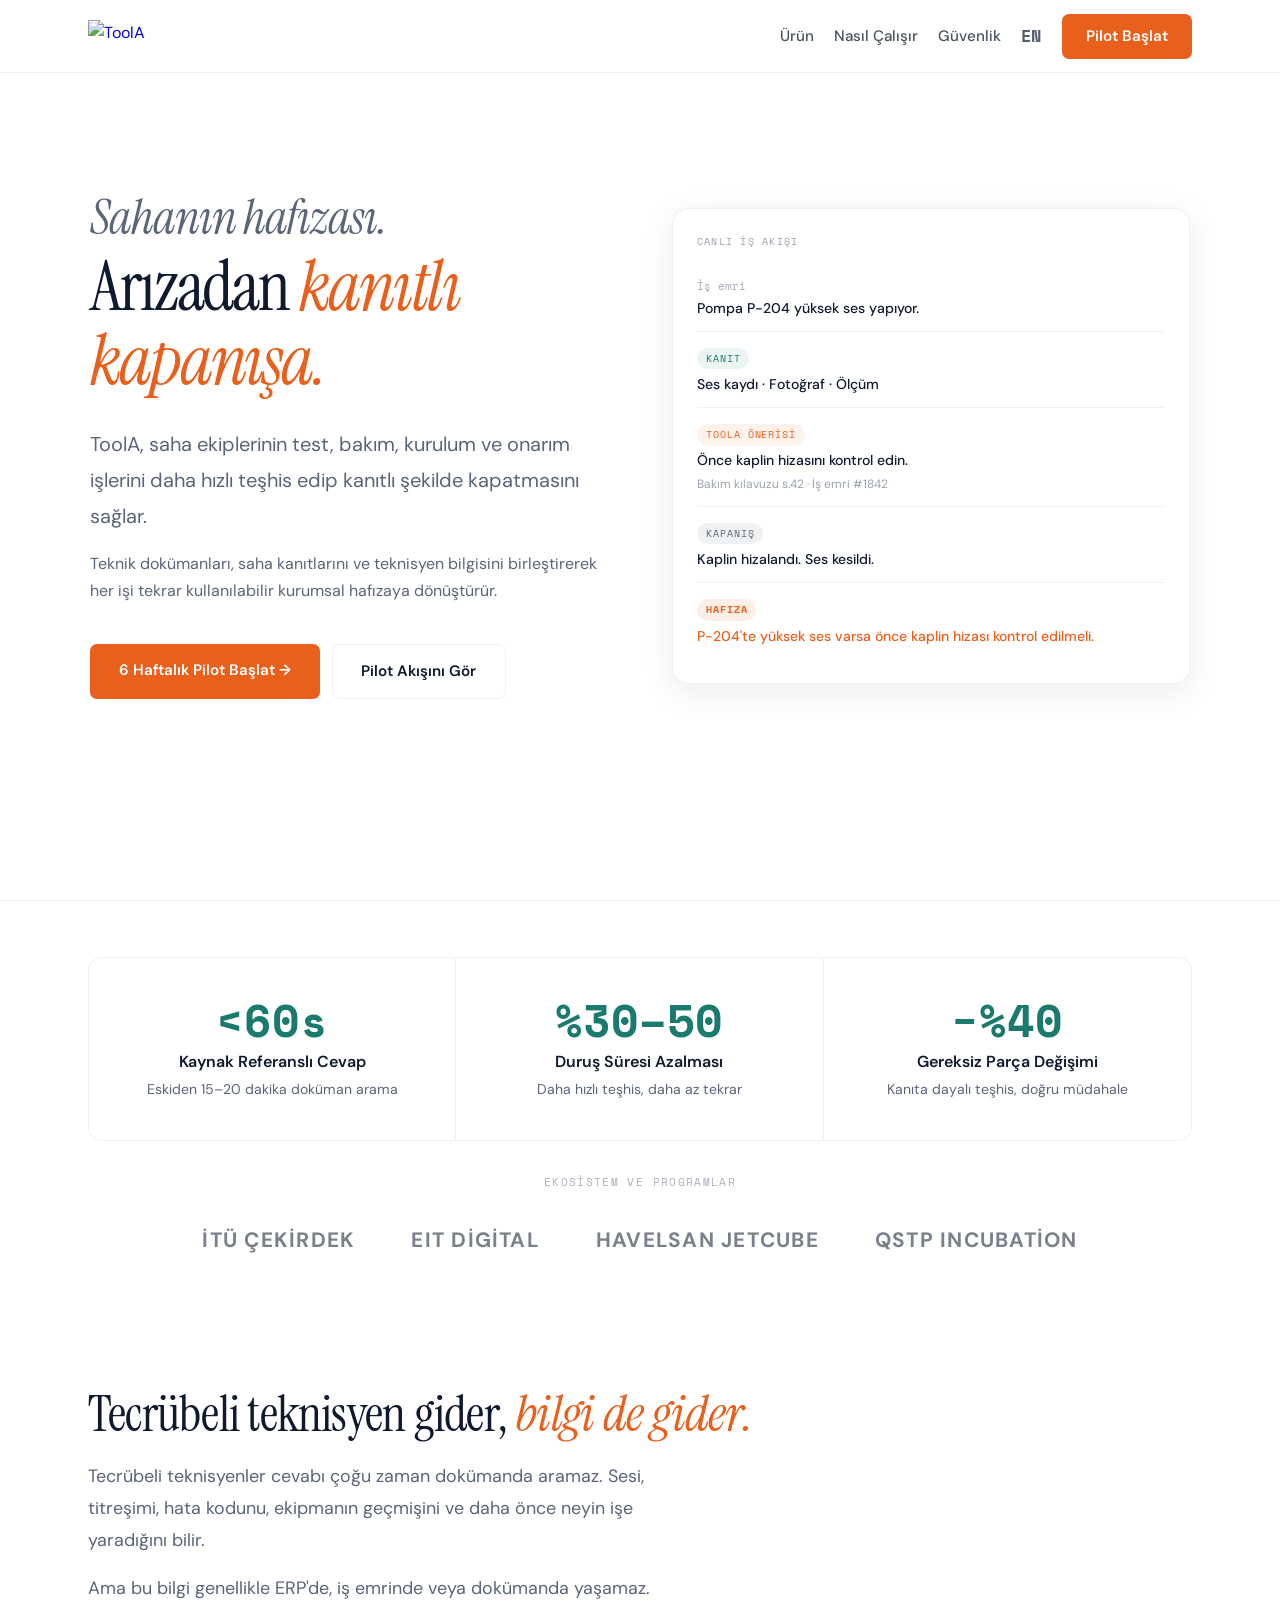
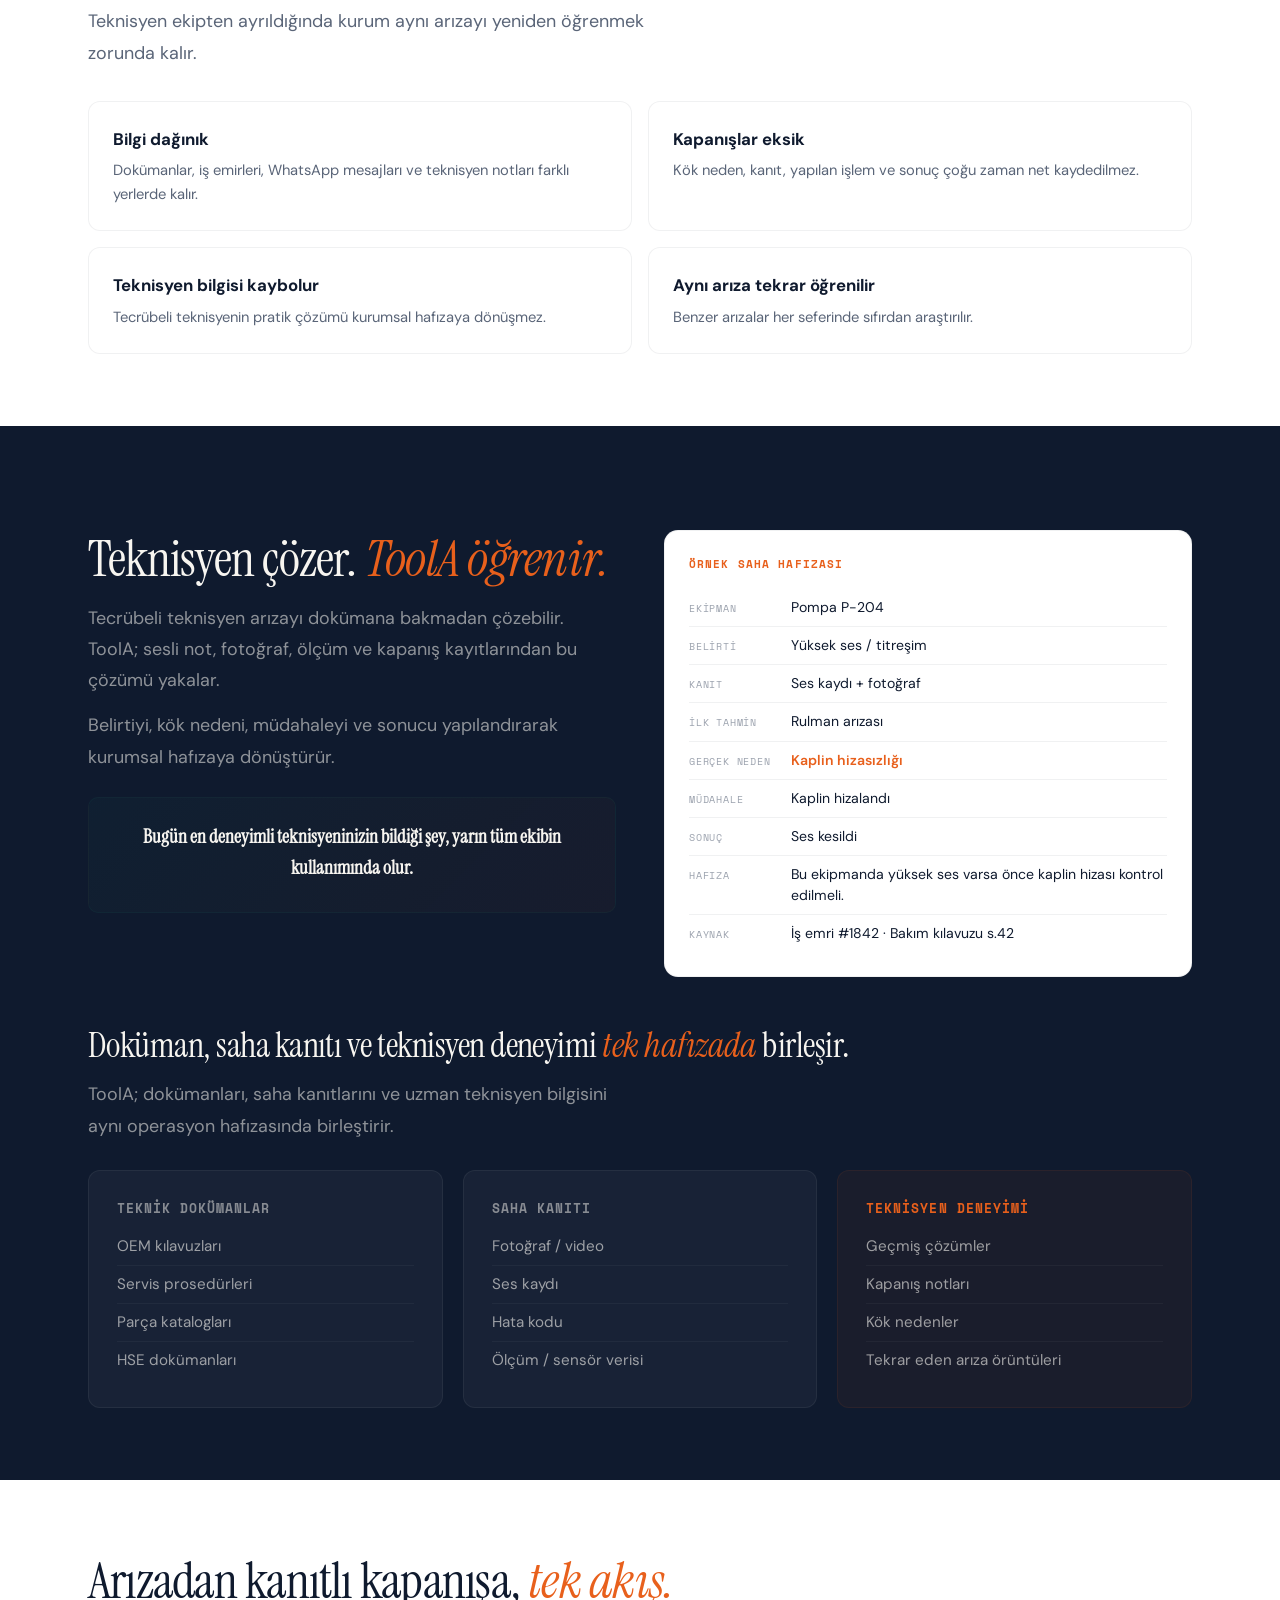
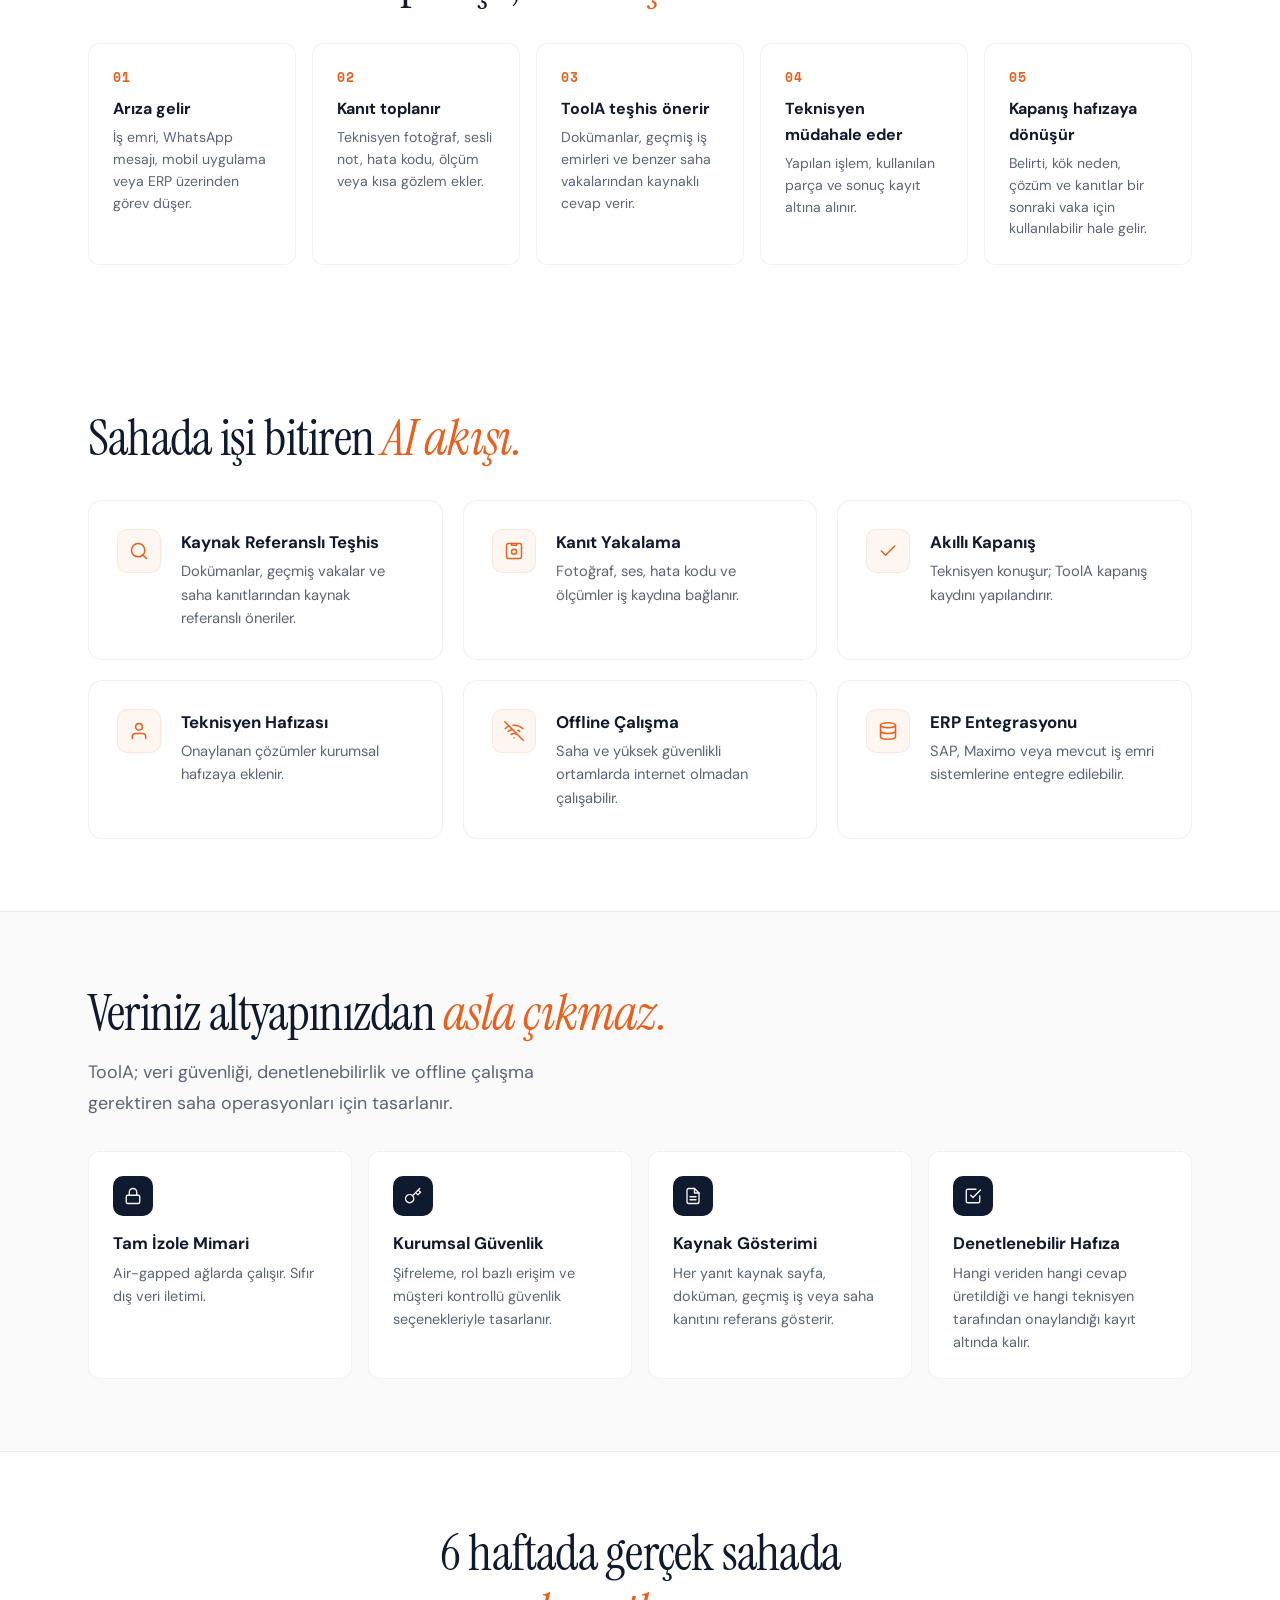
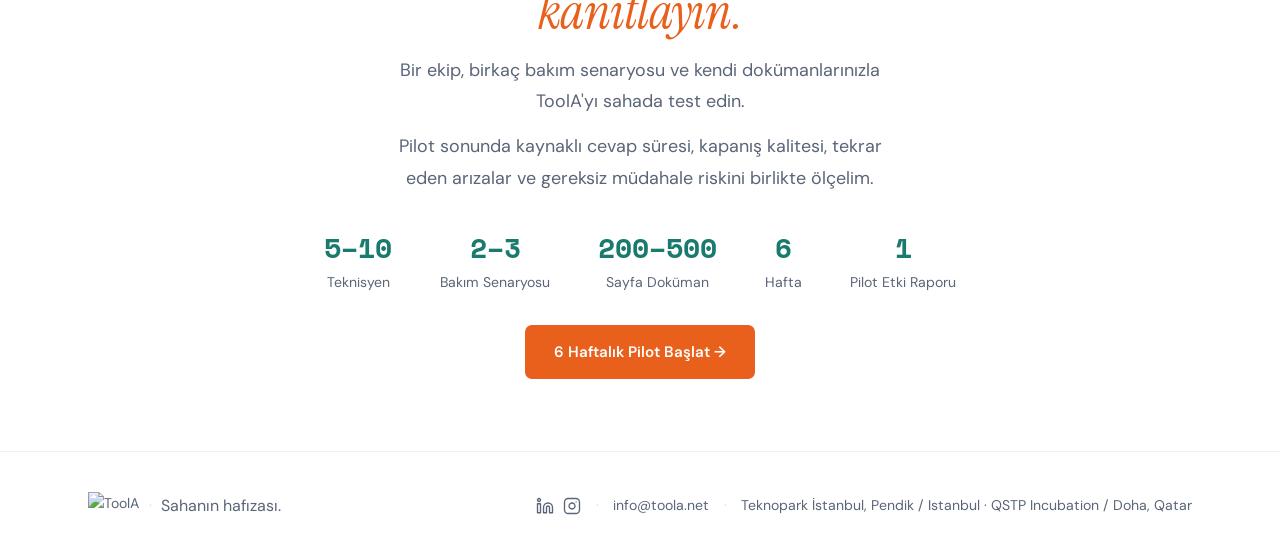
==== index.html @ 807837d1 "Changes Co-authored-by: ozzyfi <191212846+ozzyfi@users.noreply.github.com>" ====
<!DOCTYPE html>
<html lang="tr">
<head>
<meta charset="UTF-8">
<link rel="icon" type="image/png" href="/favicon.png">
<meta name="viewport" content="width=device-width, initial-scale=1.0">
<title>ToolA — Arızadan Kanıtlı Kapanışa</title>
<meta name="description" content="ToolA, bakım ekiplerinin arızaları teşhis etmesini, sahadan kanıt toplamasını ve her çözümü kurumsal hafızaya dönüştürmesini sağlayan AI saha asistanıdır.">
<meta property="og:title" content="ToolA — Arızadan Kanıtlı Kapanışa">
<meta property="og:description" content="Bakım ekipleri için AI saha asistanı. Kaynak referanslı cevap, offline çalışma, teknisyen hafızası.">
<meta property="og:image" content="https://toola.co/og-image.png">
<meta property="og:url" content="https://toola.co">
<meta property="og:type" content="website">
<meta name="twitter:card" content="summary_large_image">
<meta name="twitter:title" content="ToolA — Arızadan Kanıtlı Kapanışa">
<meta name="twitter:description" content="Bakım ekipleri için AI saha asistanı. Kaynak referanslı cevap, offline çalışma, teknisyen hafızası.">
<meta name="twitter:image" content="https://toola.co/og-image.png">
<link rel="preconnect" href="https://fonts.googleapis.com">
<link href="https://fonts.googleapis.com/css2?family=DM+Sans:ital,opsz,wght@0,9..40,300;0,9..40,400;0,9..40,500;0,9..40,600;0,9..40,700&family=Space+Mono:wght@400;700&family=Instrument+Serif:ital@0;1&display=swap" rel="stylesheet">
<style>
:root{
  --ink:#0F1A2E;--orange:#E8601C;--teal:#1A7A6D;
  --slate:#5A6578;--line:rgba(15,26,46,.06);--card:rgba(255,255,255,.8);
  --fd:'Instrument Serif',serif;--fb:'DM Sans',sans-serif;--fm:'Space Mono',monospace;
}
*,*::before,*::after{margin:0;padding:0;box-sizing:border-box}
html{scroll-behavior:smooth}
body{font-family:var(--fb);background:#fff;color:var(--ink);line-height:1.6;overflow-x:hidden}
.w{max-width:1200px;margin:0 auto;padding:0 3rem;position:relative;z-index:1}

/* NAV */
nav{position:fixed;top:0;left:0;right:0;z-index:100;backdrop-filter:blur(20px);background:rgba(255,255,255,.9);border-bottom:1px solid var(--line)}
.ni{max-width:1200px;margin:0 auto;padding:.85rem 3rem;display:flex;justify-content:space-between;align-items:center}
.logo{display:inline-flex;align-items:center;gap:.55rem;text-decoration:none}.logo svg{flex-shrink:0}
.logo-text{font-family:var(--fb);font-weight:600;font-size:1.4rem;color:var(--ink);letter-spacing:-.04em}
.logo img{height:32px;width:auto;object-fit:contain;display:block}
@media(max-width:600px){.logo img{height:26px}}
nav ul{list-style:none;display:flex;align-items:center;gap:1.25rem}
.ncta{background:var(--orange);color:#fff;padding:.65rem 1.5rem;border-radius:7px;font-weight:600;font-size:.95rem;text-decoration:none;transition:all .2s;display:inline-block}.ncta:hover{background:#cf5318}

/* HERO */
.hero{min-height:100vh;display:flex;align-items:center;padding-top:4rem}
.hero-inner{text-align:center;max-width:820px;margin:0 auto}
.hero h1{font-family:var(--fd);font-size:clamp(3.5rem,7.5vw,6.5rem);line-height:1.05;letter-spacing:-.03em;font-weight:400;animation:fu .7s ease .08s both}
.hero h1 em{font-style:italic;color:var(--orange)}
.hero-sub{font-size:1.25rem;color:var(--slate);max-width:560px;margin:1.75rem auto 0;line-height:1.8;animation:fu .7s ease .16s both}
.hero-actions{display:flex;gap:.75rem;justify-content:center;margin-top:2.5rem;animation:fu .7s ease .24s both}
.bp{background:var(--orange);color:#fff;padding:.9rem 1.8rem;border-radius:7px;text-decoration:none;font-weight:600;font-size:.95rem;transition:all .25s;border:none;cursor:pointer;display:inline-block}.bp:hover{background:#cf5318;transform:translateY(-1px);box-shadow:0 6px 20px rgba(232,96,28,.25)}
@keyframes fu{from{opacity:0;transform:translateY(20px)}to{opacity:1;transform:translateY(0)}}

/* SOCIAL PROOF */
.proof{padding:3.5rem 0;border-top:1px solid var(--line)}
.proof-metrics{display:grid;grid-template-columns:repeat(3,1fr);border:1px solid var(--line);border-radius:14px;overflow:hidden;background:var(--card)}
.pm{padding:2.5rem 2rem;text-align:center;border-right:1px solid var(--line)}
.pm:last-child{border-right:none}
.pm .n{font-family:var(--fm);font-size:2.8rem;font-weight:700;color:var(--teal);line-height:1}
.pm .t{font-size:1rem;font-weight:600;margin-top:.4rem}
.pm .d{font-size:.88rem;color:var(--slate);margin-top:.2rem}
.proof-logos{margin-top:2rem;display:flex;align-items:center;justify-content:center;gap:3.5rem;flex-wrap:wrap}
.proof-logos span{font-family:var(--fb);font-weight:700;font-size:1.3rem;color:var(--ink);opacity:.55;letter-spacing:.06em;text-transform:uppercase}

/* SECTIONS */
section{padding:4.5rem 0}
.stag{font-family:var(--fm);font-size:.7rem;letter-spacing:.14em;text-transform:uppercase;color:var(--orange);margin-bottom:.75rem}
.st{font-family:var(--fd);font-size:clamp(2rem,4vw,3.2rem);line-height:1.15;letter-spacing:-.015em;font-weight:400;max-width:900px}
.st em{font-style:italic;color:var(--orange)}
.sd{font-size:1.12rem;color:var(--slate);max-width:520px;margin-top:.85rem;line-height:1.75}

/* PROBLEM */
.problem-text{font-size:1.12rem;color:var(--slate);max-width:600px;margin-top:1rem;line-height:1.8}

/* SOLUTION (DARK) */
.ins{background:var(--ink);color:#F7F5F0;padding:4.5rem 0;position:relative}
.ins .stag{color:var(--orange)}.ins .st{color:#F7F5F0}.ins .sd{color:rgba(247,245,240,.55)}
.sol-grid{display:grid;grid-template-columns:1fr 1fr;gap:1.5rem;margin-top:2rem}
.sol-card{padding:1.75rem;border-radius:12px}
.sol-card.left{background:rgba(247,245,240,.04);border:1px solid rgba(247,245,240,.06)}
.sol-card.right{background:rgba(232,96,28,.05);border:1px solid rgba(232,96,28,.08)}
.sol-card h4{font-family:var(--fm);font-size:.8rem;letter-spacing:.08em;text-transform:uppercase;margin-bottom:.5rem}
.sol-card.left h4{color:rgba(247,245,240,.5)}.sol-card.right h4{color:var(--orange)}
.sol-card p{font-size:1rem;color:rgba(247,245,240,.5);line-height:1.7}
.sol-card ul{list-style:none;margin:0;padding:0}
.sol-card li{font-size:.95rem;color:rgba(247,245,240,.6);padding:.4rem 0;border-bottom:1px solid rgba(247,245,240,.04)}
.sol-card li:last-child{border-bottom:none}
.sol-result{margin-top:1.5rem;padding:1.5rem;background:linear-gradient(135deg,rgba(26,122,109,.06),rgba(232,96,28,.04));border:1px solid rgba(26,122,109,.08);border-radius:10px;text-align:center}
.sol-result h4{font-family:var(--fd);font-size:1.2rem;color:#F7F5F0;margin-bottom:.25rem}
.sol-result p{color:rgba(247,245,240,.45);font-size:.9rem}

/* CAPABILITIES — horizontal layout for variety */
.cap-grid{display:grid;grid-template-columns:1fr 1fr;gap:1.5rem;margin-top:2rem}
.cap-card{display:flex;gap:1.25rem;align-items:flex-start;padding:1.75rem;border-radius:14px;border:1px solid var(--line);background:var(--card)}
.cap-icon{width:44px;height:44px;background:rgba(232,96,28,.06);border:1px solid rgba(232,96,28,.1);border-radius:10px;display:flex;align-items:center;justify-content:center;flex-shrink:0}
.cap-content h3{font-size:1.05rem;font-weight:700;margin-bottom:.25rem}
.cap-content p{font-size:.92rem;color:var(--slate);line-height:1.6}

/* SECURITY — single row with subtle bg */
.sec-strip{background:rgba(15,26,46,.02);border-top:1px solid var(--line);border-bottom:1px solid var(--line);padding:4.5rem 0}
.sec-grid{display:grid;grid-template-columns:repeat(4,1fr);gap:1rem;margin-top:2rem}
.sec-card{padding:1.5rem;border-radius:12px;background:#fff;border:1px solid var(--line)}
.sec-icon{width:40px;height:40px;background:var(--ink);border-radius:10px;display:flex;align-items:center;justify-content:center;margin-bottom:.85rem}
.sec-card h3{font-size:1.05rem;font-weight:700;margin-bottom:.3rem}
.sec-card p{font-size:.9rem;color:var(--slate);line-height:1.6}

/* CTA */
.cta{text-align:center;padding:5rem 0}
.cta .st{margin:0 auto;text-align:center;max-width:600px}
.cta .sd{margin:.85rem auto 0;text-align:center}
.cpills{display:flex;gap:3rem;justify-content:center;margin:2rem 0}
.cpill{text-align:center}
.cpill .pn{font-family:var(--fm);font-size:1.75rem;font-weight:700;color:var(--teal)}
.cpill .pl{font-size:.88rem;color:var(--slate)}

/* FOOTER */
footer{padding:2.5rem 0;border-top:1px solid var(--line)}
.fi{max-width:1200px;margin:0 auto;padding:0 3rem;display:flex;justify-content:space-between;align-items:center}
.fl{display:flex;align-items:center;gap:.6rem;font-size:.88rem;color:var(--slate)}
.fr{display:flex;align-items:center;gap:.6rem;font-size:.88rem;color:var(--slate);flex-wrap:wrap}
.fr svg{display:block}
footer a{color:var(--slate);text-decoration:none;transition:color .2s}footer a:hover{color:var(--orange)}

/* HERO badge/eyebrow */
.hero-badge{display:inline-block;font-family:var(--fm);font-size:.72rem;letter-spacing:.12em;text-transform:uppercase;color:var(--orange);padding:.4rem .9rem;border:1px solid rgba(232,96,28,.2);border-radius:99px;margin-bottom:1.25rem;animation:fu .7s ease both}
.hero-eyebrow{font-family:var(--fd);font-size:clamp(2rem,4vw,3rem);line-height:1.05;letter-spacing:-.02em;color:var(--slate);font-style:italic;margin-bottom:.4rem;animation:fu .7s ease .04s both}
.hero-support{font-size:1rem;color:var(--slate);max-width:560px;margin:1rem auto 0;line-height:1.7;opacity:.85;animation:fu .7s ease .2s both}
.bs{background:transparent;color:var(--ink);padding:.9rem 1.8rem;border-radius:7px;text-decoration:none;font-weight:600;font-size:.95rem;border:1.5px solid var(--line);display:inline-block;transition:all .25s}
.bs:hover{border-color:var(--ink)}

/* PROBLEM grid */
.prob-grid{display:grid;grid-template-columns:1fr 1fr;gap:1rem;margin-top:2rem}
.prob-card{padding:1.5rem;border:1px solid var(--line);border-radius:12px;background:var(--card)}
.prob-card h3{font-size:1.05rem;font-weight:700;margin-bottom:.4rem}
.prob-card p{font-size:.92rem;color:var(--slate);line-height:1.6}
@media(max-width:600px){.prob-grid{grid-template-columns:1fr}}

/* SOLUTION 3 cols */
.sol-grid-3{display:grid;grid-template-columns:repeat(3,1fr);gap:1.25rem;margin-top:1.75rem}
@media(max-width:960px){.sol-grid-3{grid-template-columns:1fr}}

/* HOW */
.how-grid{display:grid;grid-template-columns:repeat(5,1fr);gap:1rem;margin-top:2rem}
.how-step{padding:1.5rem;border:1px solid var(--line);border-radius:12px;background:var(--card);position:relative}
.how-num{font-family:var(--fm);font-size:.8rem;font-weight:700;color:var(--orange);letter-spacing:.08em;margin-bottom:.5rem}
.how-step h3{font-size:1rem;font-weight:700;margin-bottom:.35rem}
.how-step p{font-size:.88rem;color:var(--slate);line-height:1.55}
@media(max-width:960px){.how-grid{grid-template-columns:1fr 1fr}}
@media(max-width:600px){.how-grid{grid-template-columns:1fr}}

/* CAP 3 cols */
.cap-grid-3{display:grid;grid-template-columns:repeat(3,1fr);gap:1.25rem;margin-top:2rem}
@media(max-width:960px){.cap-grid-3{grid-template-columns:1fr 1fr}}
@media(max-width:600px){.cap-grid-3{grid-template-columns:1fr}}

/* PROOF sectors */
.proof-sectors{margin-top:1.25rem;text-align:center;font-size:.9rem;color:var(--slate);font-family:var(--fm);letter-spacing:.02em}

/* HERO TWO-COL */
.hero-inner{text-align:left;max-width:1100px;margin:0 auto;display:grid;grid-template-columns:1fr 1fr;gap:4rem;align-items:center}
@media(max-width:960px){.hero-inner{grid-template-columns:1fr;text-align:center;gap:2.5rem}}
.hero-left{}
.hero h1{font-size:clamp(2.8rem,5.5vw,5rem)}
.hero .hero-sub,.hero .hero-support{margin-left:0;margin-right:0}
@media(max-width:960px){.hero .hero-sub,.hero .hero-support{margin-left:auto;margin-right:auto}.hero-actions{justify-content:center}}
.hero-actions{justify-content:flex-start}

/* MOCKUP */
.mockup-card{background:#fff;border:1px solid var(--line);border-radius:16px;padding:1.5rem;box-shadow:0 8px 32px rgba(15,26,46,.08)}
.mockup-title{font-family:var(--fm);font-size:.65rem;letter-spacing:.12em;text-transform:uppercase;color:var(--slate);margin-bottom:1rem;opacity:.6}
.mockup-row{padding:.75rem 0;border-bottom:1px solid var(--line)}
.mockup-row:last-child{border-bottom:none}
.mockup-badge{display:inline-block;font-family:var(--fm);font-size:.6rem;letter-spacing:.1em;text-transform:uppercase;padding:.2rem .55rem;border-radius:99px;margin-bottom:.3rem}
.mb-kanit{background:rgba(26,122,109,.08);color:var(--teal)}
.mb-oneri{background:rgba(232,96,28,.08);color:var(--orange)}
.mb-kapanis{background:rgba(15,26,46,.06);color:var(--slate)}
.mb-hafiza{background:rgba(232,96,28,.1);color:var(--orange);font-weight:700}
.mockup-label{font-family:var(--fm);font-size:.68rem;color:var(--slate);opacity:.55;display:block;margin-bottom:.15rem}
.mockup-val{font-size:.88rem;color:var(--ink);line-height:1.5;font-weight:500}
.mockup-val.highlight{color:var(--orange)}
.mockup-source{font-size:.75rem;color:var(--slate);opacity:.6;margin-top:.2rem}

/* MEMORY CARD */
.memory-card{background:#fff;border:1px solid var(--line);border-radius:14px;padding:1.5rem;font-size:.88rem;color:var(--ink)}
.memory-card h4{font-family:var(--fm);font-size:.7rem;letter-spacing:.1em;text-transform:uppercase;color:var(--orange);margin-bottom:1rem}
.memory-row{display:flex;gap:.75rem;padding:.5rem 0;border-bottom:1px solid var(--line);align-items:baseline}
.memory-row:last-child{border-bottom:none}
.memory-label{font-family:var(--fm);font-size:.62rem;letter-spacing:.08em;text-transform:uppercase;color:var(--slate);min-width:90px;opacity:.6;flex-shrink:0}
.memory-val{color:var(--ink);line-height:1.5}
.memory-val.red{color:var(--orange);font-weight:600}

/* EXPERT SECTION GRID */
.expert-grid{display:grid;grid-template-columns:1fr 1fr;gap:3rem;align-items:start;margin-top:2rem}
@media(max-width:960px){.expert-grid{grid-template-columns:1fr}}

/* PROOF ecosystem */
.ecosystem-title{font-family:var(--fm);font-size:.7rem;letter-spacing:.12em;text-transform:uppercase;color:var(--slate);opacity:.5;text-align:center;margin-bottom:1.25rem;margin-top:2rem}

/* CARD HOVER — birleşik etkileşim */
.prob-card,.cap-card,.sec-card,.how-step,.sol-card{transition:transform .2s ease,border-color .2s ease,box-shadow .2s ease}
.prob-card:hover,.cap-card:hover,.sec-card:hover,.how-step:hover{transform:translateY(-2px);border-color:rgba(232,96,28,.25);box-shadow:0 8px 24px rgba(15,26,46,.06)}

/* HOW grid kademeli */
@media(max-width:1099px){.how-grid{grid-template-columns:repeat(3,1fr)}}
@media(max-width:759px){.how-grid{grid-template-columns:repeat(2,1fr)}}
@media(max-width:559px){.how-grid{grid-template-columns:1fr}}

/* CTA dikey ritim tutarlılığı */
.cta{padding:4.5rem 0}

/* EXPERT grid orta breakpoint */
@media(max-width:1199px) and (min-width:961px){.expert-grid{gap:2rem}}

/* RESPONSIVE */
@media(max-width:960px){
  .w{padding:0 2rem}.ni{padding:.85rem 2rem}.fi{padding:0 2rem}
  .sol-grid,.cap-grid{grid-template-columns:1fr}
  .sec-grid{grid-template-columns:1fr 1fr}
  .proof-metrics{grid-template-columns:1fr}
  .pm{border-right:none;border-bottom:1px solid var(--line);padding:2rem 1.5rem}.pm:last-child{border-bottom:none}
}
@media(max-width:720px){
  /* Nav: section linklerini gizle, sadece EN ve CTA kalsın */
  nav ul li:nth-child(-n+3){display:none}
  nav ul{gap:.85rem}
}
@media(max-width:600px){
  .w{padding:0 1.5rem}.ni{padding:.85rem 1.5rem}.fi{padding:0 1.5rem}
  section,.ins,.sec-strip,.cta,.proof{padding:3rem 0}
  .hero{padding-top:5rem}
  .hero-actions{flex-direction:column;align-items:center}
  .hero-badge{font-size:.66rem;padding:.35rem .75rem}
  .sec-grid{grid-template-columns:1fr}
  .cpills{flex-direction:column;gap:1rem}
  .fi{flex-direction:column;gap:1rem;text-align:center}
  .fr{flex-direction:column;gap:.65rem}
  .fr > span[style*="opacity:.25"]{display:none}
  .proof-logos{gap:2rem}
}

/* MODAL */
.modal-overlay{display:none;position:fixed;inset:0;background:rgba(15,26,46,.5);backdrop-filter:blur(6px);z-index:200;align-items:center;justify-content:center}
.modal-overlay.active{display:flex}
.modal-box{background:#fff;border-radius:16px;padding:2.5rem;max-width:460px;width:90%;position:relative;box-shadow:0 24px 64px rgba(15,26,46,.15);animation:modalIn .25s ease}
@keyframes modalIn{from{opacity:0;transform:translateY(12px) scale(.98)}to{opacity:1;transform:none}}
.modal-close{position:absolute;top:1rem;right:1.25rem;background:none;border:none;font-size:1.5rem;color:var(--slate);cursor:pointer;line-height:1;padding:.25rem;transition:color .2s}.modal-close:hover{color:var(--ink)}
.modal-tag{font-family:var(--fm);font-size:.65rem;letter-spacing:.12em;text-transform:uppercase;color:var(--orange);margin-bottom:.5rem;display:flex;align-items:center;gap:.5rem}.modal-tag::before{content:'';width:16px;height:2px;background:var(--orange);display:inline-block}
.modal-title{font-family:var(--fd);font-size:1.75rem;font-weight:400;margin-bottom:.35rem}
.modal-desc{font-size:.9rem;color:var(--slate);margin-bottom:1.5rem}
.modal-field{margin-bottom:1rem}
.modal-field label{display:block;font-size:.82rem;font-weight:600;margin-bottom:.3rem}
.modal-field input{width:100%;padding:.75rem 1rem;border:1.5px solid var(--line);border-radius:8px;font-family:var(--fb);font-size:.92rem;color:var(--ink);background:#fff;transition:border-color .2s;outline:none}
.modal-field input:focus{border-color:var(--orange)}
.modal-field input::placeholder{color:rgba(90,101,120,.4)}
.modal-submit{width:100%;padding:.9rem;background:var(--orange);color:#fff;border:none;border-radius:8px;font-family:var(--fb);font-size:.95rem;font-weight:600;cursor:pointer;transition:background .2s;margin-top:.5rem}.modal-submit:hover{background:#cf5318}
.modal-success{display:none;text-align:center;font-size:.88rem;color:var(--teal);margin-top:1rem;font-weight:500}

.lang-btn{background:none;border:none;color:var(--ink);font-family:var(--fm);font-size:1.05rem;letter-spacing:.03em;padding:0;cursor:pointer;transition:color .2s;font-weight:600;opacity:.7}
.lang-btn:hover{opacity:1}
</style>
</head>
<body>

<nav><div class="ni">
  <a class="logo" href="#"><img src="/toola-logo.png" alt="ToolA"/></a>
  <ul>
    <li><a href="#product" data-i18n="nav-product" style="color:var(--ink);text-decoration:none;font-size:.95rem;font-weight:500;opacity:.75">Ürün</a></li>
    <li><a href="#how" data-i18n="nav-how" style="color:var(--ink);text-decoration:none;font-size:.95rem;font-weight:500;opacity:.75">Nasıl Çalışır</a></li>
    <li><a href="#security" data-i18n="nav-sec" style="color:var(--ink);text-decoration:none;font-size:.95rem;font-weight:500;opacity:.75">Güvenlik</a></li>
    <li><button class="lang-btn" onclick="toggleLang()">EN</button></li>
    <li><a href="javascript:void(0)" onclick="openModal()" class="ncta" data-i18n="nav-cta">Pilot Başlat</a></li>
  </ul>
</div></nav>

<!-- 1. HERO -->
<section class="hero">
  <div class="hero-inner">
    <div class="hero-left">
      <div class="hero-eyebrow" data-i18n="hero-eyebrow">Sahanın hafızası.</div>
      <h1 data-i18n="hero-title">Arızadan <em>kanıtlı kapanışa.</em></h1>
      <p class="hero-sub" data-i18n="hero-sub">ToolA, saha ekiplerinin test, bakım, kurulum ve onarım işlerini daha hızlı teşhis edip kanıtlı şekilde kapatmasını sağlar.</p>
      <p class="hero-support" data-i18n="hero-support">Teknik dokümanları, saha kanıtlarını ve teknisyen bilgisini birleştirerek her işi tekrar kullanılabilir kurumsal hafızaya dönüştürür.</p>
      <div class="hero-actions">
        <a href="javascript:void(0)" onclick="openModal()" class="bp" data-i18n="hero-btn">6 Haftalık Pilot Başlat →</a>
        <a href="#how" class="bs" data-i18n="hero-btn2">Pilot Akışını Gör</a>
      </div>
    </div>
    <div class="hero-right">
      <div class="mockup-card">
        <div class="mockup-title" data-i18n="mock-title">Canlı İş Akışı</div>
        <div class="mockup-row">
          <span class="mockup-label" data-i18n="mock-l-1">İş emri</span>
          <div class="mockup-val" data-i18n="mock-v-1">Pompa P-204 yüksek ses yapıyor.</div>
        </div>
        <div class="mockup-row">
          <span class="mockup-badge mb-kanit" data-i18n="mock-b-kanit">Kanıt</span>
          <div class="mockup-val" data-i18n="mock-v-kanit">Ses kaydı · Fotoğraf · Ölçüm</div>
        </div>
        <div class="mockup-row">
          <span class="mockup-badge mb-oneri" data-i18n="mock-b-oneri">ToolA önerisi</span>
          <div class="mockup-val" data-i18n="mock-v-oneri">Önce kaplin hizasını kontrol edin.</div>
          <div class="mockup-source" data-i18n="mock-v-source">Bakım kılavuzu s.42 · İş emri #1842</div>
        </div>
        <div class="mockup-row">
          <span class="mockup-badge mb-kapanis" data-i18n="mock-b-kapanis">Kapanış</span>
          <div class="mockup-val" data-i18n="mock-v-kapanis">Kaplin hizalandı. Ses kesildi.</div>
        </div>
        <div class="mockup-row">
          <span class="mockup-badge mb-hafiza" data-i18n="mock-b-hafiza">Hafıza</span>
          <div class="mockup-val highlight" data-i18n="mock-v-hafiza">P-204'te yüksek ses varsa önce kaplin hizası kontrol edilmeli.</div>
        </div>
      </div>
    </div>
  </div>
</section>

<!-- 2. METRIKLER + REFERANSLAR -->
<div class="proof">
  <div class="w">
    <div class="proof-metrics">
      <div class="pm"><div class="n">&lt;60s</div><div class="t" data-i18n="pm-t-1">Kaynak Referanslı Cevap</div><div class="d" data-i18n="pm-d-1">Eskiden 15–20 dakika doküman arama</div></div>
      <div class="pm"><div class="n" data-i18n="pm-n-2">%30–50</div><div class="t" data-i18n="pm-t-2">Duruş Süresi Azalması</div><div class="d" data-i18n="pm-d-2">Daha hızlı teşhis, daha az tekrar</div></div>
      <div class="pm"><div class="n" data-i18n="pm-n-3">−%40</div><div class="t" data-i18n="pm-t-3">Gereksiz Parça Değişimi</div><div class="d" data-i18n="pm-d-3">Kanıta dayalı teşhis, doğru müdahale</div></div>
    </div>
    <div class="ecosystem-title" data-i18n="eco-title">Ekosistem ve programlar</div>
    <div class="proof-logos">
      <span>İTÜ Çekirdek</span>
      <span>EIT Digital</span>
      <span>HAVELSAN JetCube</span>
      <span>QSTP Incubation</span>
    </div>
    
  </div>
</div>

<!-- 3. PROBLEM -->
<section id="problem"><div class="w">
  <h2 class="st" data-i18n="prob-title">Tecrübeli teknisyen gider, <em>bilgi de gider.</em></h2>
  <p class="problem-text" data-i18n="prob-text">Tecrübeli teknisyenler cevabı çoğu zaman dokümanda aramaz. Sesi, titreşimi, hata kodunu, ekipmanın geçmişini ve daha önce neyin işe yaradığını bilir.</p>
  <p class="problem-text" data-i18n="prob-text2">Ama bu bilgi genellikle ERP'de, iş emrinde veya dokümanda yaşamaz. Teknisyen ekipten ayrıldığında kurum aynı arızayı yeniden öğrenmek zorunda kalır.</p>
  <div class="prob-grid">
    <div class="prob-card"><h3 data-i18n="prob-c1-h">Bilgi dağınık</h3><p data-i18n="prob-c1-p">Dokümanlar, iş emirleri, WhatsApp mesajları ve teknisyen notları farklı yerlerde kalır.</p></div>
    <div class="prob-card"><h3 data-i18n="prob-c2-h">Kapanışlar eksik</h3><p data-i18n="prob-c2-p">Kök neden, kanıt, yapılan işlem ve sonuç çoğu zaman net kaydedilmez.</p></div>
    <div class="prob-card"><h3 data-i18n="prob-c3-h">Teknisyen bilgisi kaybolur</h3><p data-i18n="prob-c3-p">Tecrübeli teknisyenin pratik çözümü kurumsal hafızaya dönüşmez.</p></div>
    <div class="prob-card"><h3 data-i18n="prob-c4-h">Aynı arıza tekrar öğrenilir</h3><p data-i18n="prob-c4-p">Benzer arızalar her seferinde sıfırdan araştırılır.</p></div>
  </div>
</div></section>

<!-- 4. ÇÖZÜM (KOYU) -->
<section class="ins" id="solution"><div class="w">
  <div class="expert-grid">
    <div>
      <h2 class="st" data-i18n="sol-title">Teknisyen çözer. <em>ToolA öğrenir.</em></h2>
      <p class="sd" data-i18n="sol-desc">Tecrübeli teknisyen arızayı dokümana bakmadan çözebilir. ToolA; sesli not, fotoğraf, ölçüm ve kapanış kayıtlarından bu çözümü yakalar.</p>
      <p class="sd" data-i18n="sol-desc2">Belirtiyi, kök nedeni, müdahaleyi ve sonucu yapılandırarak kurumsal hafızaya dönüştürür.</p>
      <div class="sol-result">
        <h4 data-i18n="sol-highlight">Bugün en deneyimli teknisyeninizin bildiği şey, yarın tüm ekibin kullanımında olur.</h4>
      </div>
    </div>
    <div class="memory-card">
      <h4 data-i18n="mem-card-title">Örnek saha hafızası</h4>
      <div class="memory-row"><span class="memory-label" data-i18n="mem-l-eq">Ekipman</span><span class="memory-val" data-i18n="mem-v-eq">Pompa P-204</span></div>
      <div class="memory-row"><span class="memory-label" data-i18n="mem-l-sym">Belirti</span><span class="memory-val" data-i18n="mem-v-sym">Yüksek ses / titreşim</span></div>
      <div class="memory-row"><span class="memory-label" data-i18n="mem-l-ev">Kanıt</span><span class="memory-val" data-i18n="mem-v-ev">Ses kaydı + fotoğraf</span></div>
      <div class="memory-row"><span class="memory-label" data-i18n="mem-l-est">İlk tahmin</span><span class="memory-val" data-i18n="mem-v-est">Rulman arızası</span></div>
      <div class="memory-row"><span class="memory-label" data-i18n="mem-l-rc">Gerçek neden</span><span class="memory-val red" data-i18n="mem-v-rc">Kaplin hizasızlığı</span></div>
      <div class="memory-row"><span class="memory-label" data-i18n="mem-l-act">Müdahale</span><span class="memory-val" data-i18n="mem-v-act">Kaplin hizalandı</span></div>
      <div class="memory-row"><span class="memory-label" data-i18n="mem-l-res">Sonuç</span><span class="memory-val" data-i18n="mem-v-res">Ses kesildi</span></div>
      <div class="memory-row"><span class="memory-label" data-i18n="mem-l-mem">Hafıza</span><span class="memory-val" data-i18n="mem-v-mem">Bu ekipmanda yüksek ses varsa önce kaplin hizası kontrol edilmeli.</span></div>
      <div class="memory-row"><span class="memory-label" data-i18n="mem-l-src">Kaynak</span><span class="memory-val" data-i18n="mem-v-src">İş emri #1842 · Bakım kılavuzu s.42</span></div>
    </div>
  </div>
  <h3 class="st" style="font-size:clamp(1.5rem,2.8vw,2.2rem);margin-top:3rem;color:#F7F5F0" data-i18n="mem-title">Doküman, saha kanıtı ve teknisyen deneyimi <em>tek hafızada</em> birleşir.</h3>
  <p class="sd" data-i18n="mem-sub">ToolA; dokümanları, saha kanıtlarını ve uzman teknisyen bilgisini aynı operasyon hafızasında birleştirir.</p>
  <div class="sol-grid-3">
    <div class="sol-card left">
      <h4 data-i18n="sol-h-1">Teknik Dokümanlar</h4>
      <ul>
        <li data-i18n="sol-li-1">OEM kılavuzları</li>
        <li data-i18n="sol-li-2">Servis prosedürleri</li>
        <li data-i18n="sol-li-3">Parça katalogları</li>
        <li data-i18n="sol-li-4">HSE dokümanları</li>
      </ul>
    </div>
    <div class="sol-card left">
      <h4 data-i18n="sol-h-2">Saha Kanıtı</h4>
      <ul>
        <li data-i18n="sol-li-5">Fotoğraf / video</li>
        <li data-i18n="sol-li-6">Ses kaydı</li>
        <li data-i18n="sol-li-7">Hata kodu</li>
        <li data-i18n="sol-li-8">Ölçüm / sensör verisi</li>
      </ul>
    </div>
    <div class="sol-card right">
      <h4 data-i18n="sol-h-3">Teknisyen Deneyimi</h4>
      <ul>
        <li data-i18n="sol-li-10">Geçmiş çözümler</li>
        <li data-i18n="sol-li-11">Kapanış notları</li>
        <li data-i18n="sol-li-13">Kök nedenler</li>
        <li data-i18n="sol-li-14">Tekrar eden arıza örüntüleri</li>
      </ul>
    </div>
  </div>
</div></section>

<!-- 5. NASIL ÇALIŞIR -->
<section id="how"><div class="w">
  <h2 class="st" data-i18n="how-title">Arızadan kanıtlı kapanışa, <em>tek akış.</em></h2>
  <div class="how-grid">
    <div class="how-step"><div class="how-num">01</div><h3 data-i18n="how-h-1">Arıza gelir</h3><p data-i18n="how-p-1">İş emri, WhatsApp mesajı, mobil uygulama veya ERP üzerinden görev düşer.</p></div>
    <div class="how-step"><div class="how-num">02</div><h3 data-i18n="how-h-2">Kanıt toplanır</h3><p data-i18n="how-p-2">Teknisyen fotoğraf, sesli not, hata kodu, ölçüm veya kısa gözlem ekler.</p></div>
    <div class="how-step"><div class="how-num">03</div><h3 data-i18n="how-h-3">ToolA teşhis önerir</h3><p data-i18n="how-p-3">Dokümanlar, geçmiş iş emirleri ve benzer saha vakalarından kaynaklı cevap verir.</p></div>
    <div class="how-step"><div class="how-num">04</div><h3 data-i18n="how-h-4">Teknisyen müdahale eder</h3><p data-i18n="how-p-4">Yapılan işlem, kullanılan parça ve sonuç kayıt altına alınır.</p></div>
    <div class="how-step"><div class="how-num">05</div><h3 data-i18n="how-h-5">Kapanış hafızaya dönüşür</h3><p data-i18n="how-p-5">Belirti, kök neden, çözüm ve kanıtlar bir sonraki vaka için kullanılabilir hale gelir.</p></div>
  </div>
</div></section>

<!-- 6. YETENEKLER -->
<section id="capabilities" class="product-section"><a id="product"></a><div class="w">
  <h2 class="st" data-i18n="cap-title">Sahada işi bitiren <em>AI akışı.</em></h2>
  <div class="cap-grid-3">
    <div class="cap-card">
      <div class="cap-icon"><svg width="20" height="20" viewBox="0 0 24 24" fill="none" stroke="#E8601C" stroke-width="1.8" stroke-linecap="round" stroke-linejoin="round"><circle cx="11" cy="11" r="8"/><path d="M21 21l-4.35-4.35"/></svg></div>
      <div class="cap-content"><h3 data-i18n="cap-h-1">Kaynak Referanslı Teşhis</h3><p data-i18n="cap-p-1">Dokümanlar, geçmiş vakalar ve saha kanıtlarından kaynak referanslı öneriler.</p></div>
    </div>
    <div class="cap-card">
      <div class="cap-icon"><svg width="20" height="20" viewBox="0 0 24 24" fill="none" stroke="#E8601C" stroke-width="1.8" stroke-linecap="round" stroke-linejoin="round"><rect x="3" y="3" width="18" height="18" rx="2"/><circle cx="12" cy="13" r="3"/><path d="M9 3v2h6V3"/></svg></div>
      <div class="cap-content"><h3 data-i18n="cap-h-2">Kanıt Yakalama</h3><p data-i18n="cap-p-2">Fotoğraf, ses, hata kodu ve ölçümler iş kaydına bağlanır.</p></div>
    </div>
    <div class="cap-card">
      <div class="cap-icon"><svg width="20" height="20" viewBox="0 0 24 24" fill="none" stroke="#E8601C" stroke-width="1.8" stroke-linecap="round" stroke-linejoin="round"><polyline points="20 6 9 17 4 12"/></svg></div>
      <div class="cap-content"><h3 data-i18n="cap-h-3">Akıllı Kapanış</h3><p data-i18n="cap-p-3">Teknisyen konuşur; ToolA kapanış kaydını yapılandırır.</p></div>
    </div>
    <div class="cap-card">
      <div class="cap-icon"><svg width="20" height="20" viewBox="0 0 24 24" fill="none" stroke="#E8601C" stroke-width="1.8" stroke-linecap="round" stroke-linejoin="round"><path d="M20 21v-2a4 4 0 0 0-4-4H8a4 4 0 0 0-4 4v2"/><circle cx="12" cy="7" r="4"/></svg></div>
      <div class="cap-content"><h3 data-i18n="cap-h-4">Teknisyen Hafızası</h3><p data-i18n="cap-p-4">Onaylanan çözümler kurumsal hafızaya eklenir.</p></div>
    </div>
    <div class="cap-card">
      <div class="cap-icon"><svg width="20" height="20" viewBox="0 0 24 24" fill="none" stroke="#E8601C" stroke-width="1.8" stroke-linecap="round" stroke-linejoin="round"><path d="M1 1l22 22"/><path d="M16.72 11.06A10.94 10.94 0 0 1 19 12.55"/><path d="M5 12.55a10.94 10.94 0 0 1 5.17-2.39"/><path d="M10.71 5.05A16 16 0 0 1 22.58 9"/><path d="M1.42 9a15.91 15.91 0 0 1 4.7-2.88"/><path d="M8.53 16.11a6 6 0 0 1 6.95 0"/><line x1="12" y1="20" x2="12.01" y2="20"/></svg></div>
      <div class="cap-content"><h3 data-i18n="cap-h-5">Offline Çalışma</h3><p data-i18n="cap-p-5">Saha ve yüksek güvenlikli ortamlarda internet olmadan çalışabilir.</p></div>
    </div>
    <div class="cap-card">
      <div class="cap-icon"><svg width="20" height="20" viewBox="0 0 24 24" fill="none" stroke="#E8601C" stroke-width="1.8" stroke-linecap="round" stroke-linejoin="round"><ellipse cx="12" cy="5" rx="9" ry="3"/><path d="M3 5v14a9 3 0 0 0 18 0V5"/><path d="M3 12a9 3 0 0 0 18 0"/></svg></div>
      <div class="cap-content"><h3 data-i18n="cap-h-6">ERP Entegrasyonu</h3><p data-i18n="cap-p-6">SAP, Maximo veya mevcut iş emri sistemlerine entegre edilebilir.</p></div>
    </div>
  </div>
</div></section>

<!-- 6. GÜVENLİK -->
<section class="sec-strip" id="security"><div class="w">
  <h2 class="st" data-i18n="sec-title">Veriniz altyapınızdan <em>asla çıkmaz.</em></h2>
  <p class="sd" data-i18n="sec-desc">ToolA; veri güvenliği, denetlenebilirlik ve offline çalışma gerektiren saha operasyonları için tasarlanır.</p>
  <div class="sec-grid">
    <div class="sec-card"><div class="sec-icon"><svg width="18" height="18" viewBox="0 0 24 24" fill="none" stroke="#F7F5F0" stroke-width="1.8" stroke-linecap="round" stroke-linejoin="round"><rect x="3" y="11" width="18" height="11" rx="2"/><path d="M7 11V7a5 5 0 0 1 10 0v4"/></svg></div><h3 data-i18n="sec-h-1">Tam İzole Mimari</h3><p data-i18n="sec-p-1">Air-gapped ağlarda çalışır. Sıfır dış veri iletimi.</p></div>
    <div class="sec-card"><div class="sec-icon"><svg width="18" height="18" viewBox="0 0 24 24" fill="none" stroke="#F7F5F0" stroke-width="1.8" stroke-linecap="round" stroke-linejoin="round"><path d="M21 2l-2 2m-7.61 7.61a5.5 5.5 0 1 1-7.778 7.778 5.5 5.5 0 0 1 7.777-7.777zm0 0L15.5 7.5m0 0l3 3L22 7l-3-3m-3.5 3.5L19 4"/></svg></div><h3 data-i18n="sec-h-2">Kurumsal Güvenlik</h3><p data-i18n="sec-p-2">Şifreleme, rol bazlı erişim ve müşteri kontrollü güvenlik seçenekleriyle tasarlanır.</p></div>
    <div class="sec-card"><div class="sec-icon"><svg width="18" height="18" viewBox="0 0 24 24" fill="none" stroke="#F7F5F0" stroke-width="1.8" stroke-linecap="round" stroke-linejoin="round"><path d="M14 2H6a2 2 0 0 0-2 2v16a2 2 0 0 0 2 2h12a2 2 0 0 0 2-2V8z"/><polyline points="14 2 14 8 20 8"/><line x1="16" y1="13" x2="8" y2="13"/><line x1="16" y1="17" x2="8" y2="17"/></svg></div><h3 data-i18n="sec-h-3">Kaynak Gösterimi</h3><p data-i18n="sec-p-3">Her yanıt kaynak sayfa, doküman, geçmiş iş veya saha kanıtını referans gösterir.</p></div>
    <div class="sec-card"><div class="sec-icon"><svg width="18" height="18" viewBox="0 0 24 24" fill="none" stroke="#F7F5F0" stroke-width="1.8" stroke-linecap="round" stroke-linejoin="round"><path d="M9 11l3 3L22 4"/><path d="M21 12v7a2 2 0 0 1-2 2H5a2 2 0 0 1-2-2V5a2 2 0 0 1 2-2h11"/></svg></div><h3 data-i18n="sec-h-4">Denetlenebilir Hafıza</h3><p data-i18n="sec-p-4">Hangi veriden hangi cevap üretildiği ve hangi teknisyen tarafından onaylandığı kayıt altında kalır.</p></div>
  </div>
</div></section>

<!-- 7. CTA -->
<section class="cta" id="pilot"><div class="w">
  <h2 class="st" data-i18n="cta-title">6 haftada gerçek sahada <em>kanıtlayın.</em></h2>
  <p class="sd" data-i18n="cta-desc">Bir ekip, birkaç bakım senaryosu ve kendi dokümanlarınızla ToolA'yı sahada test edin.</p>
  <p class="sd" data-i18n="cta-desc2">Pilot sonunda kaynaklı cevap süresi, kapanış kalitesi, tekrar eden arızalar ve gereksiz müdahale riskini birlikte ölçelim.</p>
  <div class="cpills">
    <div class="cpill"><div class="pn">5–10</div><div class="pl" data-i18n="cta-pl-1">Teknisyen</div></div>
    <div class="cpill"><div class="pn">2–3</div><div class="pl" data-i18n="cta-pl-2">Bakım Senaryosu</div></div>
    <div class="cpill"><div class="pn">200–500</div><div class="pl" data-i18n="cta-pl-3">Sayfa Doküman</div></div>
    <div class="cpill"><div class="pn">6</div><div class="pl" data-i18n="cta-pl-4">Hafta</div></div>
    <div class="cpill"><div class="pn">1</div><div class="pl" data-i18n="cta-pl-5">Pilot Etki Raporu</div></div>
  </div>
  <a href="javascript:void(0)" onclick="openModal()" class="bp" data-i18n="cta-btn">6 Haftalık Pilot Başlat →</a>
</div></section>

<!-- 8. FOOTER -->
<footer><div class="fi">
  <div class="fl">
    <a class="logo" href="#"><img src="/toola-logo.png" alt="ToolA" style="height:28px;width:auto;object-fit:contain"/></a>
    <span style="opacity:.25">·</span>
    <span style="color:var(--slate);font-size:1rem" data-i18n="footer-tagline">Sahanın hafızası.</span>
  </div>
  <div class="fr">
    <a href="https://www.linkedin.com/company/toolanet/" target="_blank" aria-label="LinkedIn"><svg width="18" height="18" viewBox="0 0 24 24" fill="none" stroke="var(--slate)" stroke-width="1.8" stroke-linecap="round" stroke-linejoin="round"><path d="M16 8a6 6 0 0 1 6 6v7h-4v-7a2 2 0 0 0-2-2 2 2 0 0 0-2 2v7h-4v-7a6 6 0 0 1 6-6z"/><rect x="2" y="9" width="4" height="12"/><circle cx="4" cy="4" r="2"/></svg></a>
    <a href="https://www.instagram.com/toolanet/" target="_blank" aria-label="Instagram"><svg width="18" height="18" viewBox="0 0 24 24" fill="none" stroke="var(--slate)" stroke-width="1.8" stroke-linecap="round" stroke-linejoin="round"><rect x="2" y="2" width="20" height="20" rx="5"/><path d="M16 11.37A4 4 0 1 1 12.63 8 4 4 0 0 1 16 11.37z"/><line x1="17.5" y1="6.5" x2="17.51" y2="6.5"/></svg></a>
    <span style="opacity:.25;margin:0 .3rem">·</span>
    <a href="mailto:info@toola.net">info@toola.net</a>
    <span style="opacity:.25;margin:0 .3rem">·</span>
    <span>Teknopark İstanbul, Pendik / Istanbul · QSTP Incubation / Doha, Qatar</span>
  </div>
</div></footer>

<!-- MODAL -->
<div class="modal-overlay" id="modal" onclick="if(event.target===this)closeModal()">
  <div class="modal-box">
    <button class="modal-close" onclick="closeModal()">&times;</button>
    <div class="modal-tag" data-i18n="modal-tag">— 6 HAFTALIK PİLOT</div>
    <h2 class="modal-title" data-i18n="modal-title">Pilotunuzu Başlatın</h2>
    <p class="modal-desc" data-i18n="modal-desc">24 saat içinde size dönüş yapacağız.</p>
    <div class="modal-field">
      <label data-i18n="modal-l-1">Ad Soyad</label>
      <input type="text" placeholder="Ahmet Yılmaz" id="f-name" data-i18n="ph-name">
    </div>
    <div class="modal-field">
      <label data-i18n="modal-l-2">Şirket</label>
      <input type="text" placeholder="Şirket adı" id="f-company" data-i18n="ph-company">
    </div>
    <div class="modal-field">
      <label data-i18n="modal-l-3">Telefon</label>
      <input type="tel" placeholder="+90 5xx xxx xx xx" id="f-phone" data-i18n="ph-phone">
    </div>
    <div class="modal-field">
      <label data-i18n="modal-l-4">E-posta</label>
      <input type="email" placeholder="email@sirket.com" id="f-email" data-i18n="ph-email">
    </div>
    <button class="modal-submit" id="submit-btn" onclick="submitForm()" data-i18n="modal-btn">Pilot Talebi Gönder →</button>
    <p class="modal-success" id="success-msg" data-i18n="modal-success">Talebiniz alındı. En kısa sürede dönüş yapacağız.</p>
  </div>
</div>

<script>
/* === LANGUAGE === */
var currentLang='tr';
var T={
'nav-cta':{tr:'Pilot Başlat',en:'Start Pilot'},
'nav-product':{tr:'Ürün',en:'Product'},
'nav-how':{tr:'Nasıl Çalışır',en:'How It Works'},
'nav-sec':{tr:'Güvenlik',en:'Security'},

'hero-eyebrow':{tr:'Sahanın hafızası.',en:'The memory of the field.'},
'hero-title':{tr:'Arızadan <em>kanıtlı kapanışa.</em>',en:'From fault to <em>verified close.</em>'},
'hero-sub':{tr:'ToolA, saha ekiplerinin test, bakım, kurulum ve onarım işlerini daha hızlı teşhis edip kanıtlı şekilde kapatmasını sağlar.',en:'ToolA helps technicians diagnose faults faster, capture field evidence, and turn every fix into company memory.'},
'hero-support':{tr:'Teknik dokümanları, saha kanıtlarını ve teknisyen bilgisini birleştirerek her işi tekrar kullanılabilir kurumsal hafızaya dönüştürür.',en:'Source-referenced answers, offline operation, expert know-how captured from every job.'},
'hero-btn':{tr:'6 Haftalık Pilot Başlat →',en:'Start 6-Week Pilot →'},
'hero-btn2':{tr:'Pilot Akışını Gör',en:'See Pilot Flow'},
'mock-title':{tr:'Canlı İş Akışı',en:'Live Work Flow'},
'mock-l-1':{tr:'İş emri',en:'Work order'},
'mock-v-1':{tr:'Pompa P-204 yüksek ses yapıyor.',en:'Pump P-204 making excessive noise.'},
'mock-b-kanit':{tr:'Kanıt',en:'Evidence'},
'mock-v-kanit':{tr:'Ses kaydı · Fotoğraf · Ölçüm',en:'Audio · Photo · Measurement'},
'mock-b-oneri':{tr:'ToolA önerisi',en:'ToolA suggestion'},
'mock-v-oneri':{tr:'Önce kaplin hizasını kontrol edin.',en:'Check coupling alignment first.'},
'mock-v-source':{tr:'Bakım kılavuzu s.42 · İş emri #1842',en:'Maintenance manual p.42 · Work order #1842'},
'mock-b-kapanis':{tr:'Kapanış',en:'Closure'},
'mock-v-kapanis':{tr:'Kaplin hizalandı. Ses kesildi.',en:'Coupling aligned. Noise stopped.'},
'mock-b-hafiza':{tr:'Hafıza',en:'Memory'},
'mock-v-hafiza':{tr:"P-204'te yüksek ses varsa önce kaplin hizası kontrol edilmeli.",en:'If P-204 makes noise, check coupling alignment first.'},
'pm-t-1':{tr:'Kaynak Referanslı Cevap',en:'Source-Referenced Answer'},
'pm-d-1':{tr:'Eskiden 15–20 dakika doküman arama',en:'Down from 15–20 min document search'},
'pm-t-2':{tr:'Duruş Süresi Azalması',en:'Downtime Reduction'},
'pm-d-2':{tr:'Daha hızlı teşhis, daha az tekrar',en:'Faster diagnosis, fewer repeat calls'},
'pm-t-3':{tr:'Gereksiz Parça Değişimi',en:'Unnecessary Part Replacements'},
'pm-d-3':{tr:'Kanıta dayalı teşhis, doğru müdahale',en:'Evidence-based diagnosis, right intervention'},
'eco-title':{tr:'Ekosistem ve programlar',en:'Ecosystem & programs'},

'prob-title':{tr:'Tecrübeli teknisyen gider, <em>bilgi de gider.</em>',en:'Experts leave. <em>Knowledge leaves too.</em>'},
'prob-text':{tr:'Tecrübeli teknisyenler cevabı çoğu zaman dokümanda aramaz. Sesi, titreşimi, hata kodunu, ekipmanın geçmişini ve daha önce neyin işe yaradığını bilir.',en:'The best technicians rarely search the manual. They know the sound, vibration, smell, equipment history, and what worked before.'},
'prob-text2':{tr:"Ama bu bilgi genellikle ERP'de, iş emrinde veya dokümanda yaşamaz. Teknisyen ekipten ayrıldığında kurum aynı arızayı yeniden öğrenmek zorunda kalır.",en:"But this knowledge rarely lives in the ERP or manual. When the expert retires, the company relearns the same fault from scratch."},
'prob-c1-h':{tr:'Bilgi dağınık',en:'Knowledge is scattered'},
'prob-c1-p':{tr:'Dokümanlar, iş emirleri, WhatsApp mesajları ve teknisyen notları farklı yerlerde kalır.',en:'Documents, work orders, WhatsApp messages, and technician notes live in different places.'},
'prob-c2-h':{tr:'Kapanışlar eksik',en:'Closures are incomplete'},
'prob-c2-p':{tr:'Kök neden, kanıt, yapılan işlem ve sonuç çoğu zaman net kaydedilmez.',en:'Root cause, evidence, action, and outcome are rarely clearly recorded.'},
'prob-c3-h':{tr:'Teknisyen bilgisi kaybolur',en:'Expert knowledge is lost'},
'prob-c3-p':{tr:"Tecrübeli teknisyenin pratik çözümü kurumsal hafızaya dönüşmez.",en:"The experienced technician's practical fix never becomes company memory."},
'prob-c4-h':{tr:'Aynı arıza tekrar öğrenilir',en:'Same fault relearned'},
'prob-c4-p':{tr:'Benzer arızalar her seferinde sıfırdan araştırılır.',en:'Similar faults are researched from scratch every time.'},
'sol-title':{tr:'Teknisyen çözer. <em>ToolA öğrenir.</em>',en:'Expert fixes it. <em>ToolA learns.</em>'},
'sol-desc':{tr:'Tecrübeli teknisyen arızayı dokümana bakmadan çözebilir. ToolA; sesli not, fotoğraf, ölçüm ve kapanış kayıtlarından bu çözümü yakalar.',en:'An experienced technician can fix the fault without a manual. ToolA captures the fix from voice notes, photos, measurements, and closure records.'},
'sol-desc2':{tr:'Belirtiyi, kök nedeni, müdahaleyi ve sonucu yapılandırarak kurumsal hafızaya dönüştürür.',en:'It structures symptom, root cause, intervention, and outcome into company memory.'},
'sol-highlight':{tr:'Bugün en deneyimli teknisyeninizin bildiği şey, yarın tüm ekibin kullanımında olur.',en:"What your best technician knows today is in every technician's pocket tomorrow."},
'mem-card-title':{tr:'Örnek saha hafızası',en:'Field memory example'},
'mem-l-eq':{tr:'Ekipman',en:'Equipment'},
'mem-v-eq':{tr:'Pompa P-204',en:'Pump P-204'},
'mem-l-sym':{tr:'Belirti',en:'Symptom'},
'mem-v-sym':{tr:'Yüksek ses / titreşim',en:'Excessive noise / vibration'},
'mem-l-ev':{tr:'Kanıt',en:'Evidence'},
'mem-v-ev':{tr:'Ses kaydı + fotoğraf',en:'Audio recording + photo'},
'mem-l-est':{tr:'İlk tahmin',en:'Initial guess'},
'mem-v-est':{tr:'Rulman arızası',en:'Bearing failure'},
'mem-l-rc':{tr:'Gerçek neden',en:'Root cause'},
'mem-v-rc':{tr:'Kaplin hizasızlığı',en:'Coupling misalignment'},
'mem-l-act':{tr:'Müdahale',en:'Action'},
'mem-v-act':{tr:'Kaplin hizalandı',en:'Coupling aligned'},
'mem-l-res':{tr:'Sonuç',en:'Result'},
'mem-v-res':{tr:'Ses kesildi',en:'Noise stopped'},
'mem-l-mem':{tr:'Hafıza',en:'Memory'},
'mem-v-mem':{tr:'Bu ekipmanda yüksek ses varsa önce kaplin hizası kontrol edilmeli.',en:'If this equipment makes noise, check coupling alignment first.'},
'mem-l-src':{tr:'Kaynak',en:'Source'},
'mem-v-src':{tr:'İş emri #1842 · Bakım kılavuzu s.42',en:'Work order #1842 · Maintenance manual p.42'},
'mem-title':{tr:'Doküman, saha kanıtı ve teknisyen deneyimi <em>tek hafızada</em> birleşir.',en:'Documents, field evidence, and expert experience in <em>one memory.</em>'},
'mem-sub':{tr:'ToolA; dokümanları, saha kanıtlarını ve uzman teknisyen bilgisini aynı operasyon hafızasında birleştirir.',en:'ToolA combines field evidence, job closures, and expert technician knowledge in one operational memory.'},
'sol-h-1':{tr:'Teknik Dokümanlar',en:'Technical Documents'},
'sol-li-1':{tr:'OEM kılavuzları',en:'OEM manuals'},
'sol-li-2':{tr:'Servis prosedürleri',en:'Service procedures'},
'sol-li-3':{tr:'Parça katalogları',en:'Parts catalogs'},
'sol-li-4':{tr:'HSE dokümanları',en:'HSE documents'},
'sol-h-2':{tr:'Saha Kanıtı',en:'Field Evidence'},
'sol-li-5':{tr:'Fotoğraf / video',en:'Photo / video'},
'sol-li-6':{tr:'Ses kaydı',en:'Audio recording'},
'sol-li-7':{tr:'Hata kodu',en:'Error code'},
'sol-li-8':{tr:'Ölçüm / sensör verisi',en:'Measurement / sensor data'},
'sol-h-3':{tr:'Teknisyen Deneyimi',en:'Expert Experience'},
'sol-li-10':{tr:'Geçmiş çözümler',en:'Past solutions'},
'sol-li-11':{tr:'Kapanış notları',en:'Closure notes'},
'sol-li-13':{tr:'Kök nedenler',en:'Root causes'},
'sol-li-14':{tr:'Tekrar eden arıza örüntüleri',en:'Recurring fault patterns'},
'how-title':{tr:'Arızadan kanıtlı kapanışa, <em>tek akış.</em>',en:'From fault to verified close, <em>one flow.</em>'},
'how-h-1':{tr:'Arıza gelir',en:'Fault arrives'},
'how-p-1':{tr:'İş emri, WhatsApp mesajı, mobil uygulama veya ERP üzerinden görev düşer.',en:'Job comes in via work order, WhatsApp, or mobile app.'},
'how-h-2':{tr:'Kanıt toplanır',en:'Evidence captured'},
'how-p-2':{tr:'Teknisyen fotoğraf, sesli not, hata kodu veya ölçüm ekler.',en:'Technician adds photo, voice note, error code, or measurement.'},
'how-h-3':{tr:'ToolA teşhis önerir',en:'ToolA suggests diagnosis'},
'how-p-3':{tr:'Dokümanlar, geçmiş işler ve benzer vakalardan kaynaklı cevap verir.',en:'Source-referenced answer from documents, past jobs, and similar cases.'},
'how-h-4':{tr:'Teknisyen müdahale eder',en:'Technician intervenes'},
'how-p-4':{tr:'Yapılan işlem, kullanılan parça ve sonuç kayıt altına alınır.',en:'Action, parts used, and outcome are recorded.'},
'how-h-5':{tr:'Kapanış hafızaya dönüşür',en:'Closure becomes memory'},
'how-p-5':{tr:'Belirti, kök neden, çözüm ve kanıtlar bir sonraki vaka için kullanılabilir hale gelir.',en:'Symptom, root cause, fix, and evidence become available for the next case.'},
'cap-title':{tr:'Sahada işi bitiren <em>AI akışı.</em>',en:'The AI flow that <em>gets field work done.</em>'},
'cap-h-1':{tr:'Kaynak Referanslı Teşhis',en:'Sourced Diagnosis'},
'cap-p-1':{tr:'Dokümanlar, geçmiş vakalar ve saha kanıtlarından kaynak referanslı öneriler.',en:'Source-referenced suggestions from documents, past cases, and field evidence.'},
'cap-h-2':{tr:'Kanıt Yakalama',en:'Evidence Capture'},
'cap-p-2':{tr:'Fotoğraf, ses, hata kodu ve ölçümler iş kaydına bağlanır.',en:'Photos, audio, error codes, and measurements linked to the job record.'},
'cap-h-3':{tr:'Akıllı Kapanış',en:'Smart Closure'},
'cap-p-3':{tr:'Teknisyen konuşur; ToolA kapanış kaydını yapılandırır.',en:'Technician speaks; ToolA structures the closure record.'},
'cap-h-4':{tr:'Teknisyen Hafızası',en:'Expert Memory'},
'cap-p-4':{tr:'Onaylanan çözümler kurumsal hafızaya eklenir.',en:'Approved solutions added to company memory.'},
'cap-h-5':{tr:'Offline Çalışma',en:'Offline Operation'},
'cap-p-5':{tr:'Saha ve yüksek güvenlikli ortamlarda internet olmadan çalışabilir.',en:'Works without internet in field and high-security environments.'},
'cap-h-6':{tr:'ERP Entegrasyonu',en:'ERP Integration'},
'cap-p-6':{tr:'SAP, Maximo veya mevcut iş emri sistemlerine entegre edilebilir.',en:'Integrates with SAP, Maximo, or existing work order systems.'},
'sec-title':{tr:'Veriniz altyapınızdan <em>asla çıkmaz.</em>',en:'Your data <em>never leaves</em> your infrastructure.'},
'sec-desc':{tr:'ToolA; veri güvenliği, denetlenebilirlik ve offline çalışma gerektiren saha operasyonları için tasarlanır.',en:'ToolA is built for national grids, government institutions, industrial facilities, and high-security field operations.'},
'sec-h-1':{tr:'Tam İzole Mimari',en:'Fully Isolated Architecture'},
'sec-p-1':{tr:'Air-gapped ağlarda çalışır. Sıfır dış veri iletimi.',en:'Runs on air-gapped networks. Zero external data transmission.'},
'sec-h-2':{tr:'Kurumsal Güvenlik',en:'Enterprise Security'},
'sec-p-2':{tr:'Şifreleme, rol bazlı erişim ve müşteri kontrollü güvenlik seçenekleriyle tasarlanır.',en:'Designed with encryption, role-based access, and customer-controlled security options.'},
'sec-h-3':{tr:'Kaynak Gösterimi',en:'Source Citations'},
'sec-p-3':{tr:'Her yanıt kaynak sayfa, doküman, geçmiş iş veya saha kanıtını referans gösterir.',en:'Every answer references the source page, document, past job, or field evidence.'},
'sec-h-4':{tr:'Denetlenebilir Hafıza',en:'Auditable Memory'},
'sec-p-4':{tr:'Hangi veriden hangi cevap üretildiği ve kimin onayladığı kayıt altında kalır.',en:'Which data produced which answer, and who approved it — all on record.'},
'cta-title':{tr:'6 haftada gerçek sahada <em>kanıtlayın.</em>',en:'Prove it in the real field <em>in 6 weeks.</em>'},
'cta-desc':{tr:"Bir ekip, birkaç bakım senaryosu ve kendi dokümanlarınızla ToolA'yı sahada test edin.",en:"Test ToolA in the field with one team, a few maintenance scenarios, and your own documents."},
'cta-desc2':{tr:'Pilot sonunda kaynaklı cevap süresi, kapanış kalitesi, tekrar eden arızalar ve gereksiz müdahale riskini birlikte ölçelim.',en:"At pilot's end, let's measure sourced answer time, closure quality, recurring faults, and unnecessary intervention risk together."},
'cta-pl-1':{tr:'Teknisyen',en:'Technicians'},
'cta-pl-2':{tr:'Bakım Senaryosu',en:'Scenarios'},
'cta-pl-3':{tr:'Sayfa Doküman',en:'Pages of Docs'},
'cta-pl-4':{tr:'Hafta',en:'Weeks'},
'cta-pl-5':{tr:'Pilot Etki Raporu',en:'Pilot Impact Report'},
'cta-btn':{tr:'6 Haftalık Pilot Başlat →',en:'Start 6-Week Pilot →'},
'footer-tagline':{tr:'Sahanın hafızası.',en:'The memory of the field.'},
'modal-tag':{tr:'— 6 HAFTALIK PİLOT',en:'— 6-WEEK PILOT'},
'modal-title':{tr:'Pilotunuzu Başlatın',en:'Start Your Pilot'},
'modal-desc':{tr:'24 saat içinde size dönüş yapacağız.',en:"We'll get back to you within 24 hours."},
'modal-l-1':{tr:'Ad Soyad',en:'Full Name'},
'modal-l-2':{tr:'Şirket',en:'Company'},
'modal-l-3':{tr:'Telefon',en:'Phone'},
'modal-l-4':{tr:'E-posta',en:'Email'},
'modal-btn':{tr:'Pilot Talebi Gönder →',en:'Send Pilot Request →'},
'modal-success':{tr:'Talebiniz alındı. En kısa sürede dönüş yapacağız.',en:"Request received. We'll get back to you shortly."},
'ph-name':{tr:'Ahmet Yılmaz',en:'John Smith'},
'ph-company':{tr:'Şirket adı',en:'Company name'},
'ph-phone':{tr:'+90 5xx xxx xx xx',en:'+1 555 000 0000'},
'ph-email':{tr:'email@sirket.com',en:'email@company.com'},
'pm-n-2':{tr:'%30–50',en:'30–50%'},
'pm-n-3':{tr:'−%40',en:'−40%'}
};
function toggleLang(){
  currentLang=currentLang==='tr'?'en':'tr';
  document.querySelector('.lang-btn').textContent=currentLang==='tr'?'EN':'TR';
  document.querySelectorAll('[data-i18n]').forEach(function(el){
    var k=el.getAttribute('data-i18n');
    if(T[k]){if(el.tagName==='INPUT')el.placeholder=T[k][currentLang];else el.innerHTML=T[k][currentLang];}
  });
}
/* === MODAL === */
function openModal(){document.getElementById('modal').classList.add('active');document.body.style.overflow='hidden';}
function closeModal(){document.getElementById('modal').classList.remove('active');document.body.style.overflow='';}
/* === FORM === */
function submitForm(){
  var n=document.getElementById('f-name').value,c=document.getElementById('f-company').value,p=document.getElementById('f-phone').value,e=document.getElementById('f-email').value;
  if(!n||!e){alert(currentLang==='tr'?'Lütfen ad ve e-posta alanlarını doldurun.':'Please fill in name and email.');return;}
  var btn=document.getElementById('submit-btn');
  btn.textContent=currentLang==='tr'?'Gönderiliyor...':'Sending...';
  btn.disabled=true;
  fetch('https://formspree.io/f/mykokjya',{
    method:'POST',
    headers:{'Content-Type':'application/json','Accept':'application/json'},
    body:JSON.stringify({name:n,company:c,phone:p,email:e,_subject:'toola.co — Yeni Pilot Talebi: '+c})
  })
  .then(function(r){
    if(r.ok){done(btn);}
    else{btn.textContent=currentLang==='tr'?'Hata, tekrar deneyin':'Error, try again';btn.disabled=false;}
  })
  .catch(function(){
    btn.textContent=currentLang==='tr'?'Hata, tekrar deneyin':'Error, try again';
    btn.disabled=false;
  });
}
function done(btn){
  document.getElementById('success-msg').style.display='block';
  btn.textContent=currentLang==='tr'?'Gönderildi ✓':'Sent ✓';
  btn.style.background='#1A7A6D';
  setTimeout(function(){
    closeModal();btn.textContent=T['modal-btn'][currentLang];btn.disabled=false;btn.style.background='';
    document.getElementById('success-msg').style.display='none';
    ['f-name','f-company','f-phone','f-email'].forEach(function(id){document.getElementById(id).value='';});
  },6000);
}
</script>

</body>
</html>
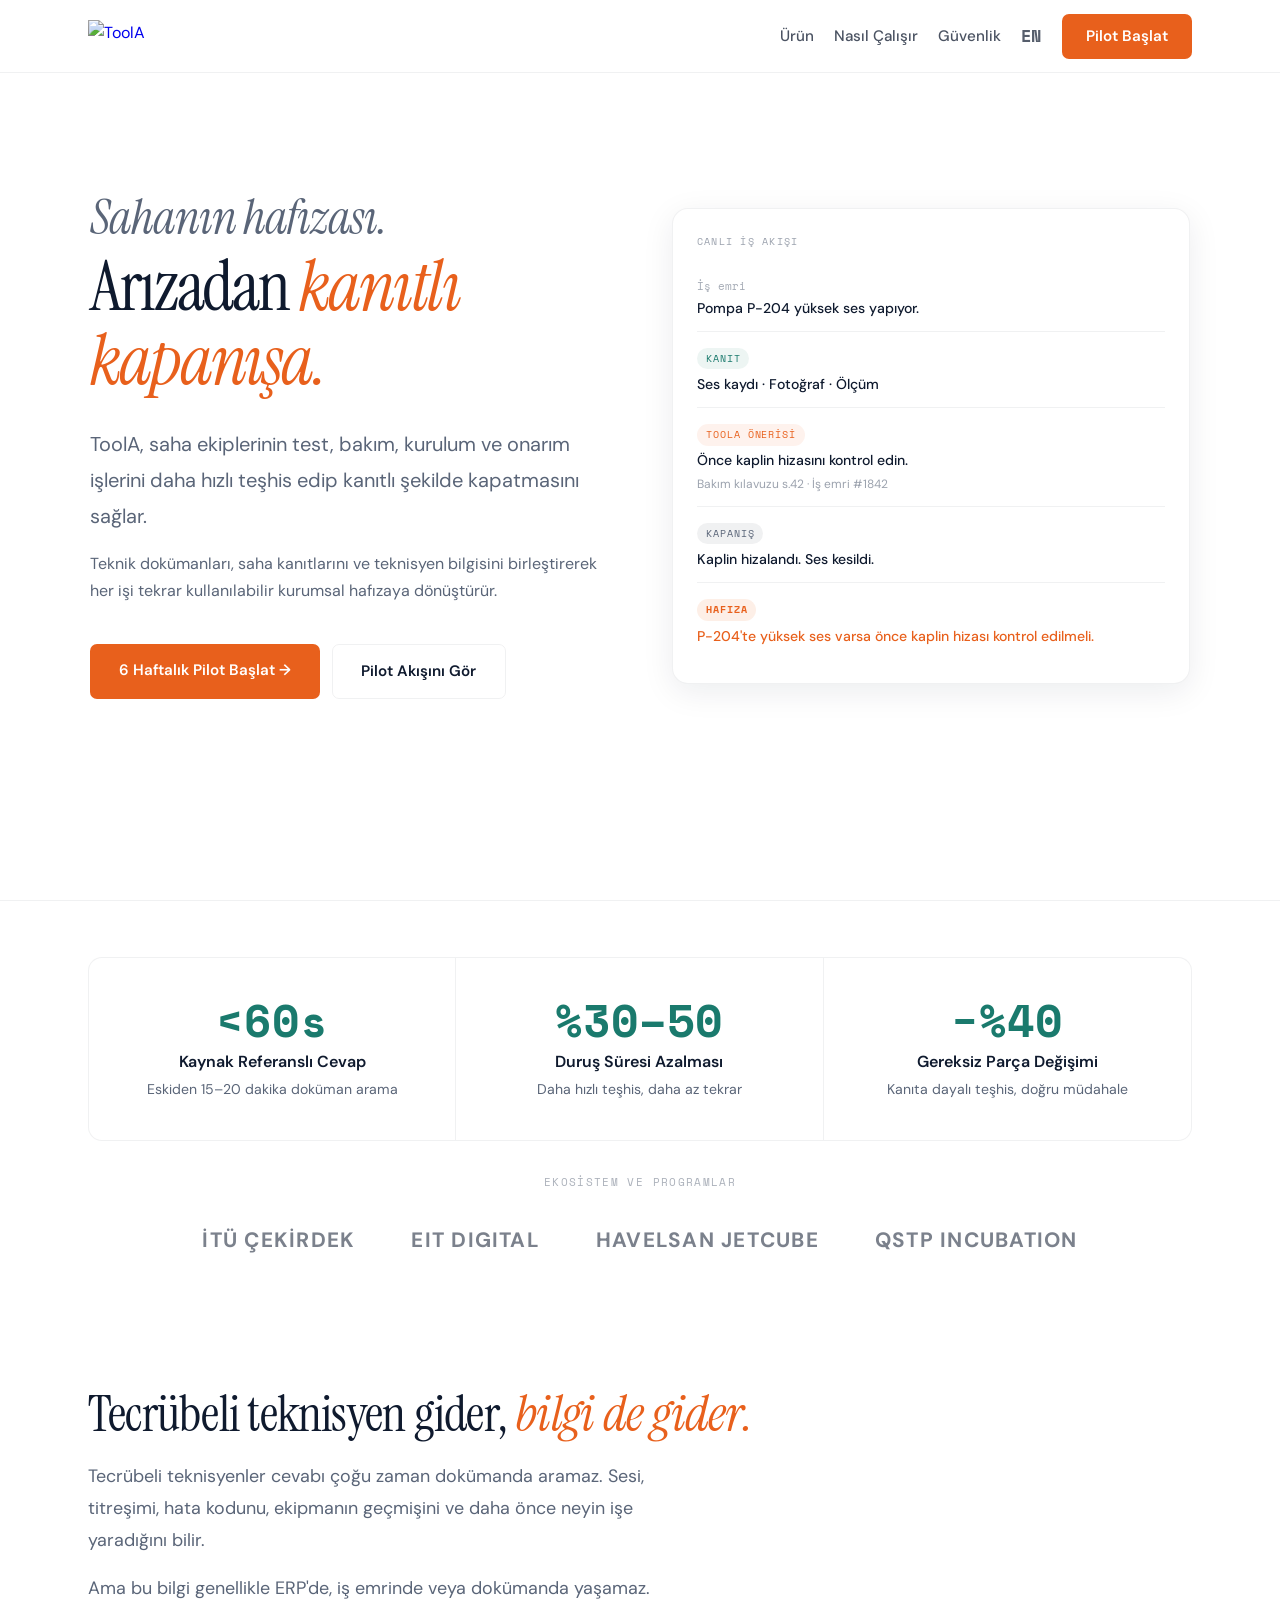
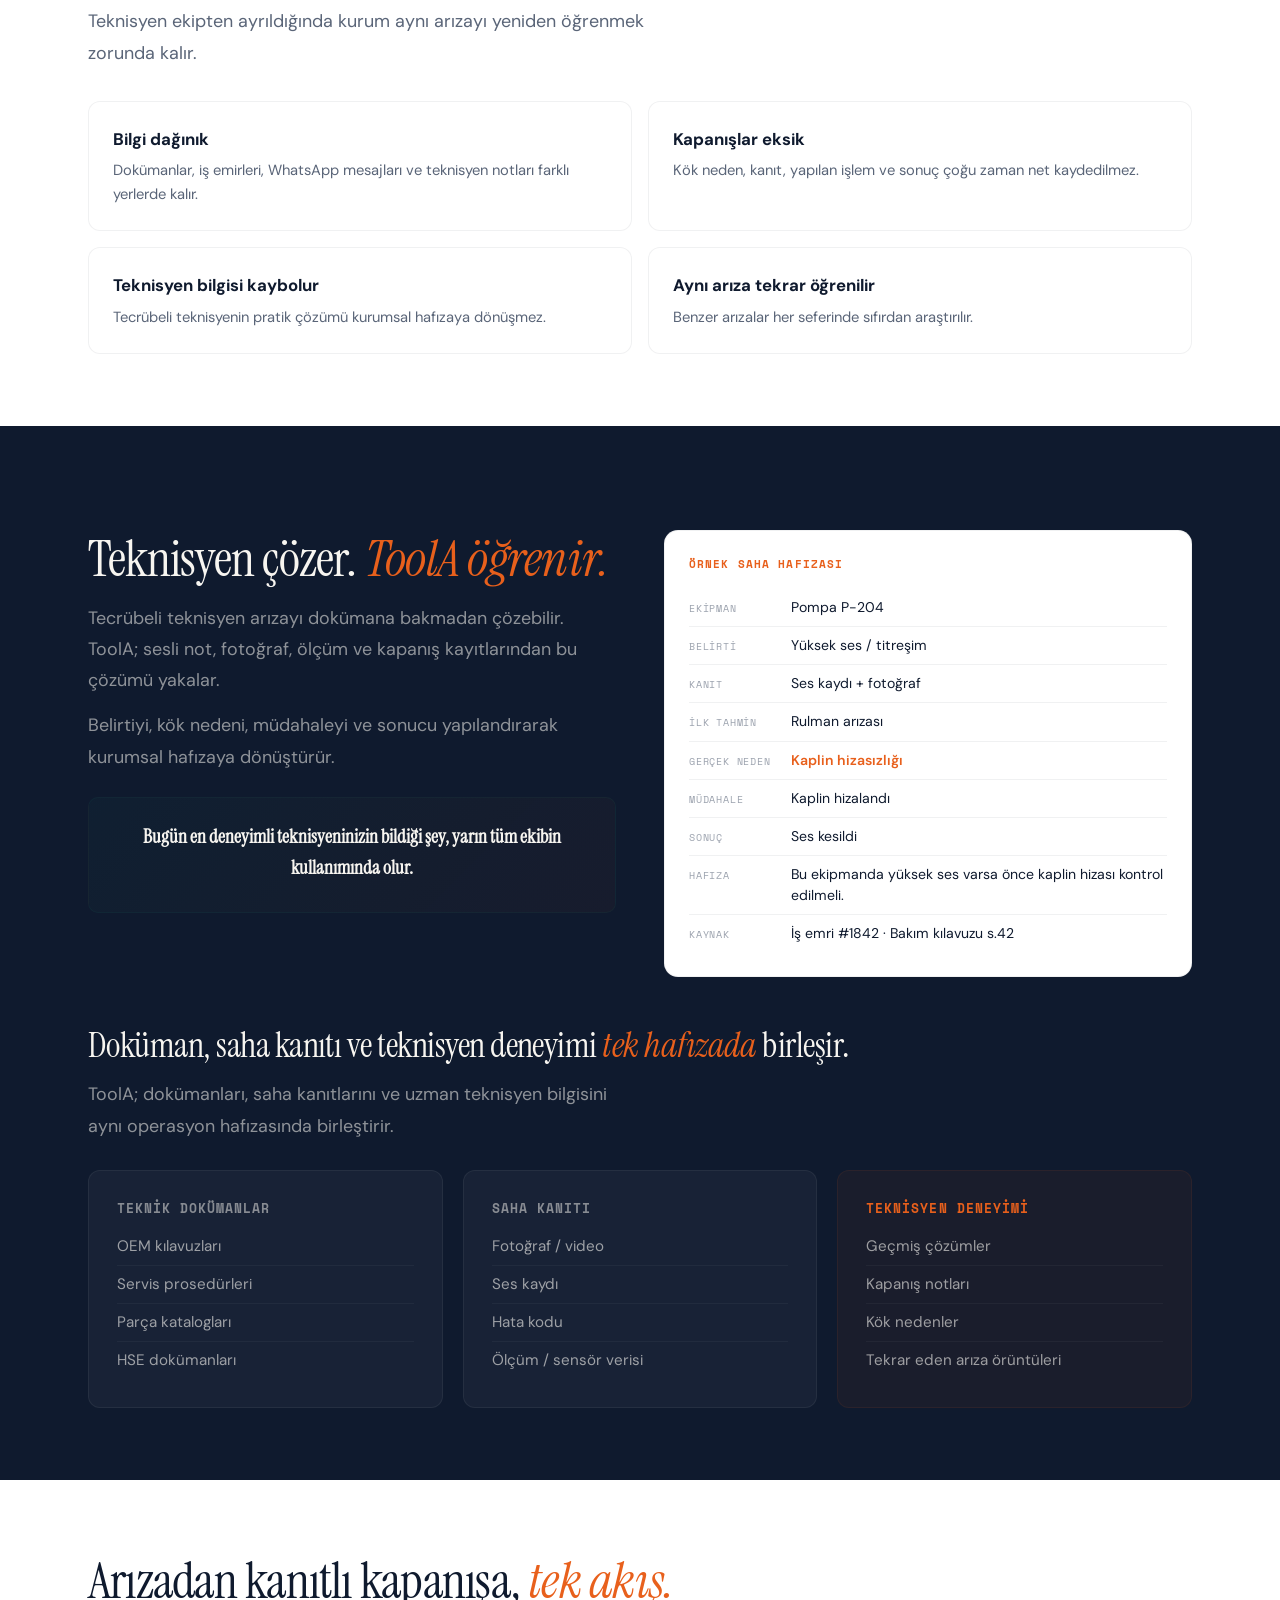
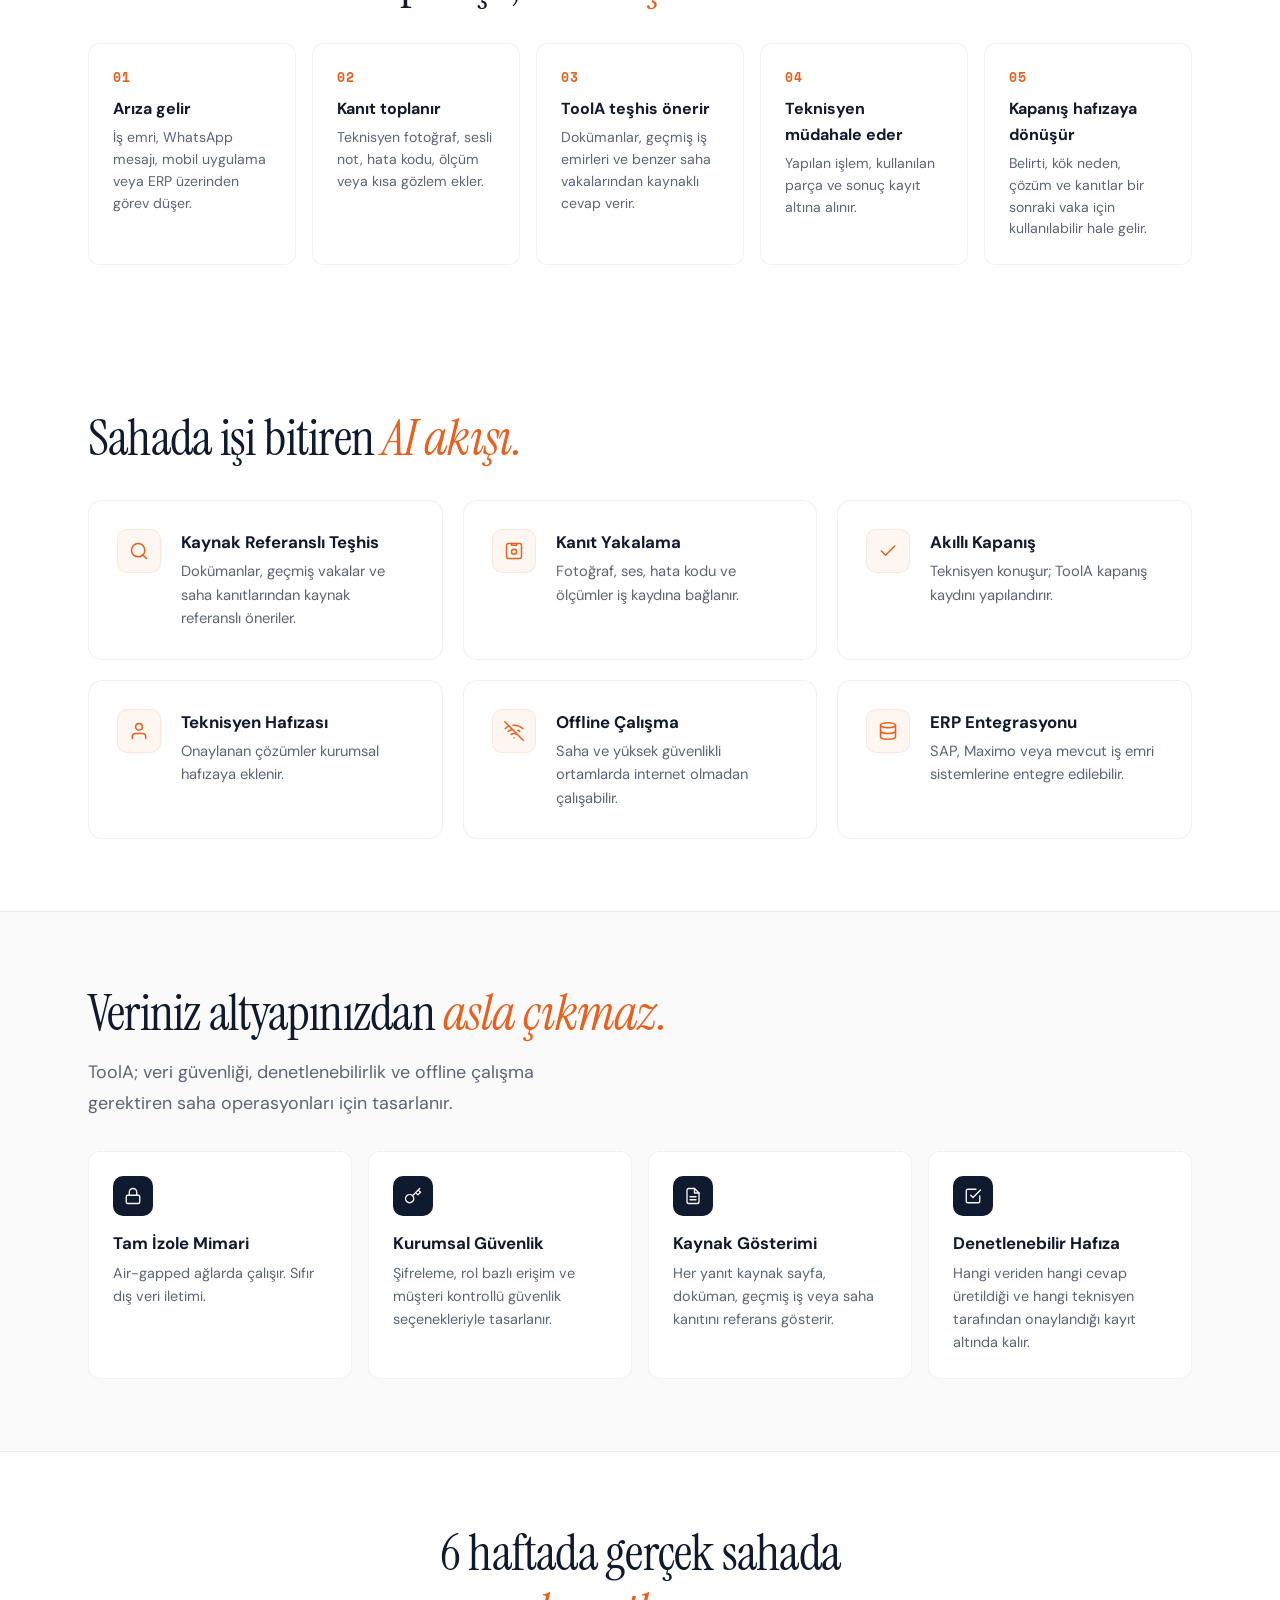
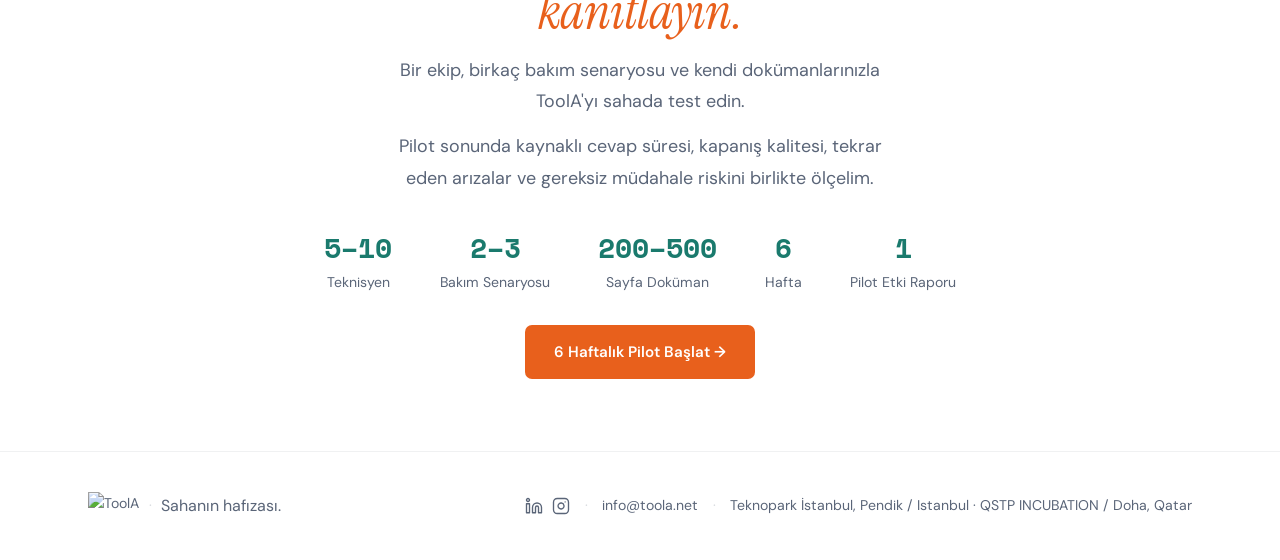
==== commit d2949557: "Changes Co-authored-by: ozzyfi <191212846+ozzyfi@users.noreply.github.com>" ====
--- a/index.html
+++ b/index.html
@@ -322,9 +322,9 @@
     <div class="ecosystem-title" data-i18n="eco-title">Ekosistem ve programlar</div>
     <div class="proof-logos">
       <span>İTÜ Çekirdek</span>
-      <span>EIT Digital</span>
+      <span>EIT DIGITAL</span>
       <span>HAVELSAN JetCube</span>
-      <span>QSTP Incubation</span>
+      <span>QSTP INCUBATION</span>
     </div>
     
   </div>
@@ -483,7 +483,7 @@
     <span style="opacity:.25;margin:0 .3rem">·</span>
     <a href="mailto:info@toola.net">info@toola.net</a>
     <span style="opacity:.25;margin:0 .3rem">·</span>
-    <span>Teknopark İstanbul, Pendik / Istanbul · QSTP Incubation / Doha, Qatar</span>
+    <span>Teknopark İstanbul, Pendik / Istanbul · QSTP INCUBATION / Doha, Qatar</span>
   </div>
 </div></footer>
 
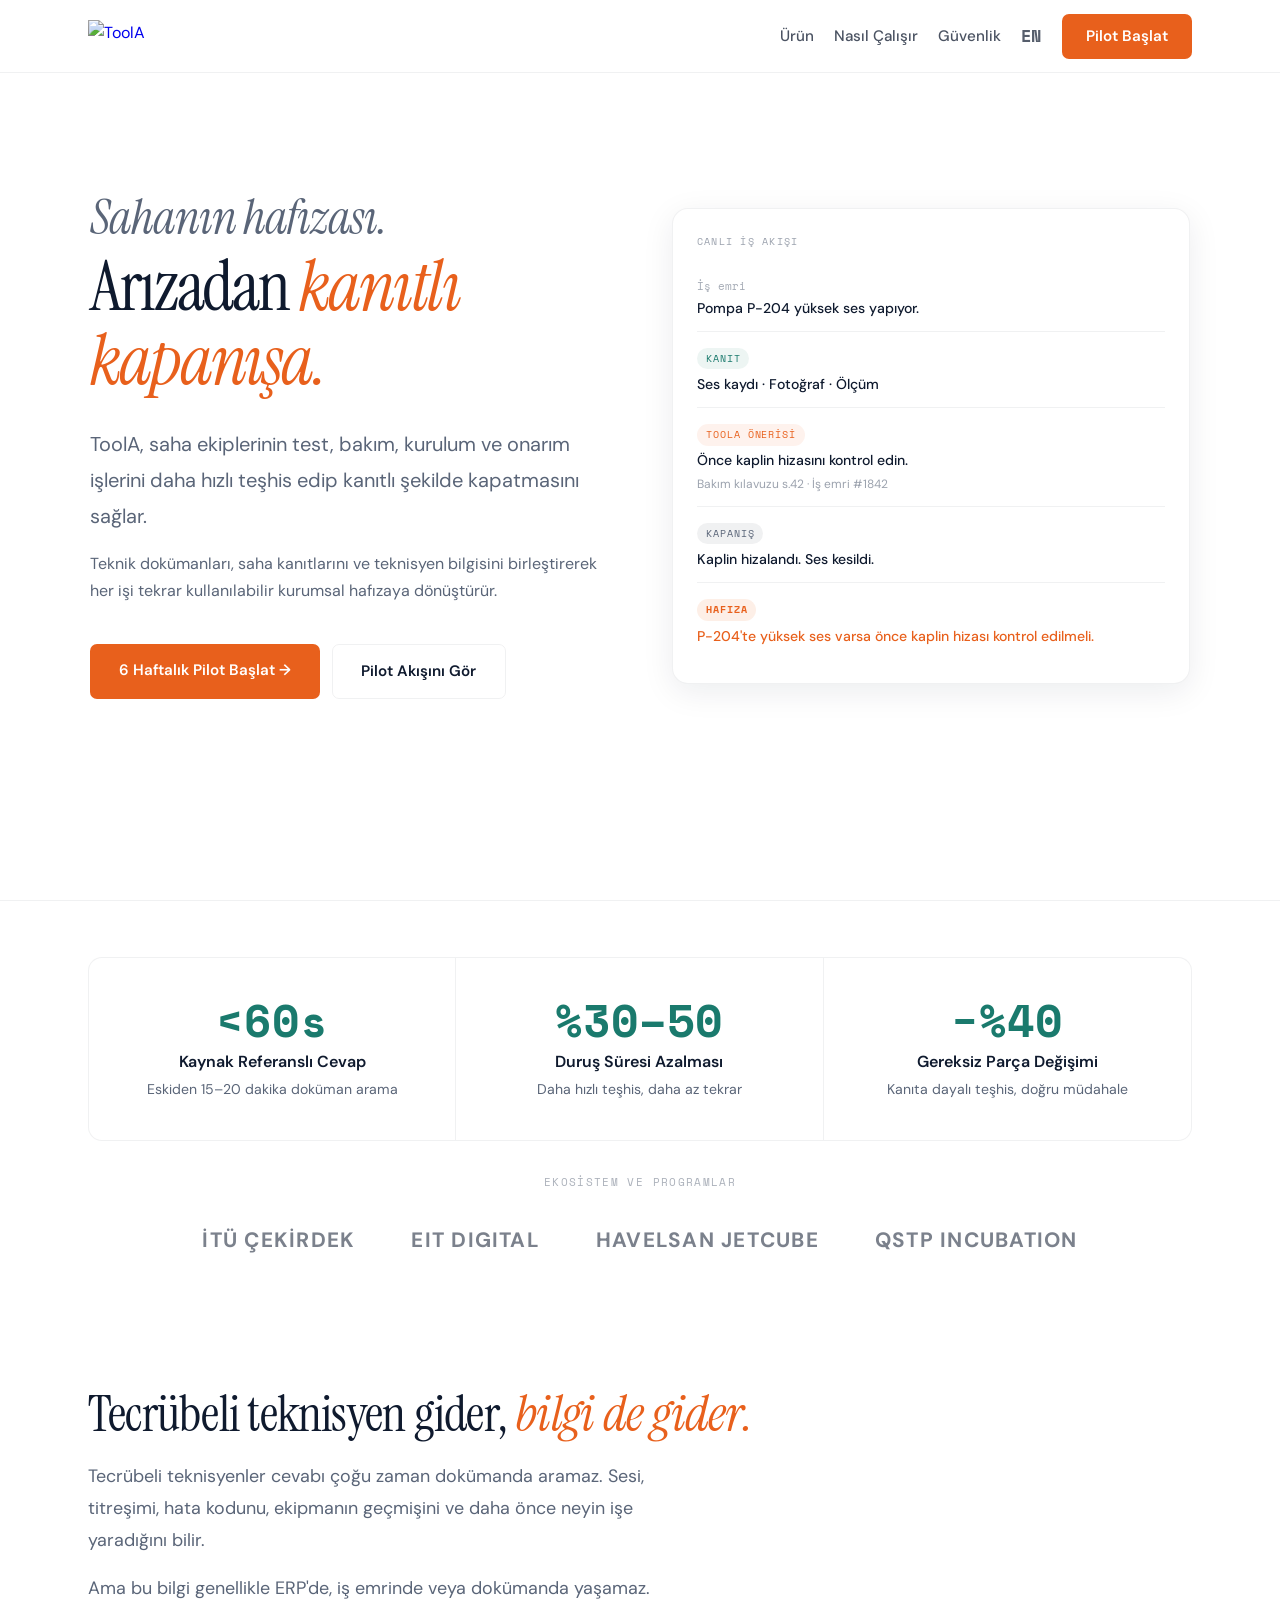
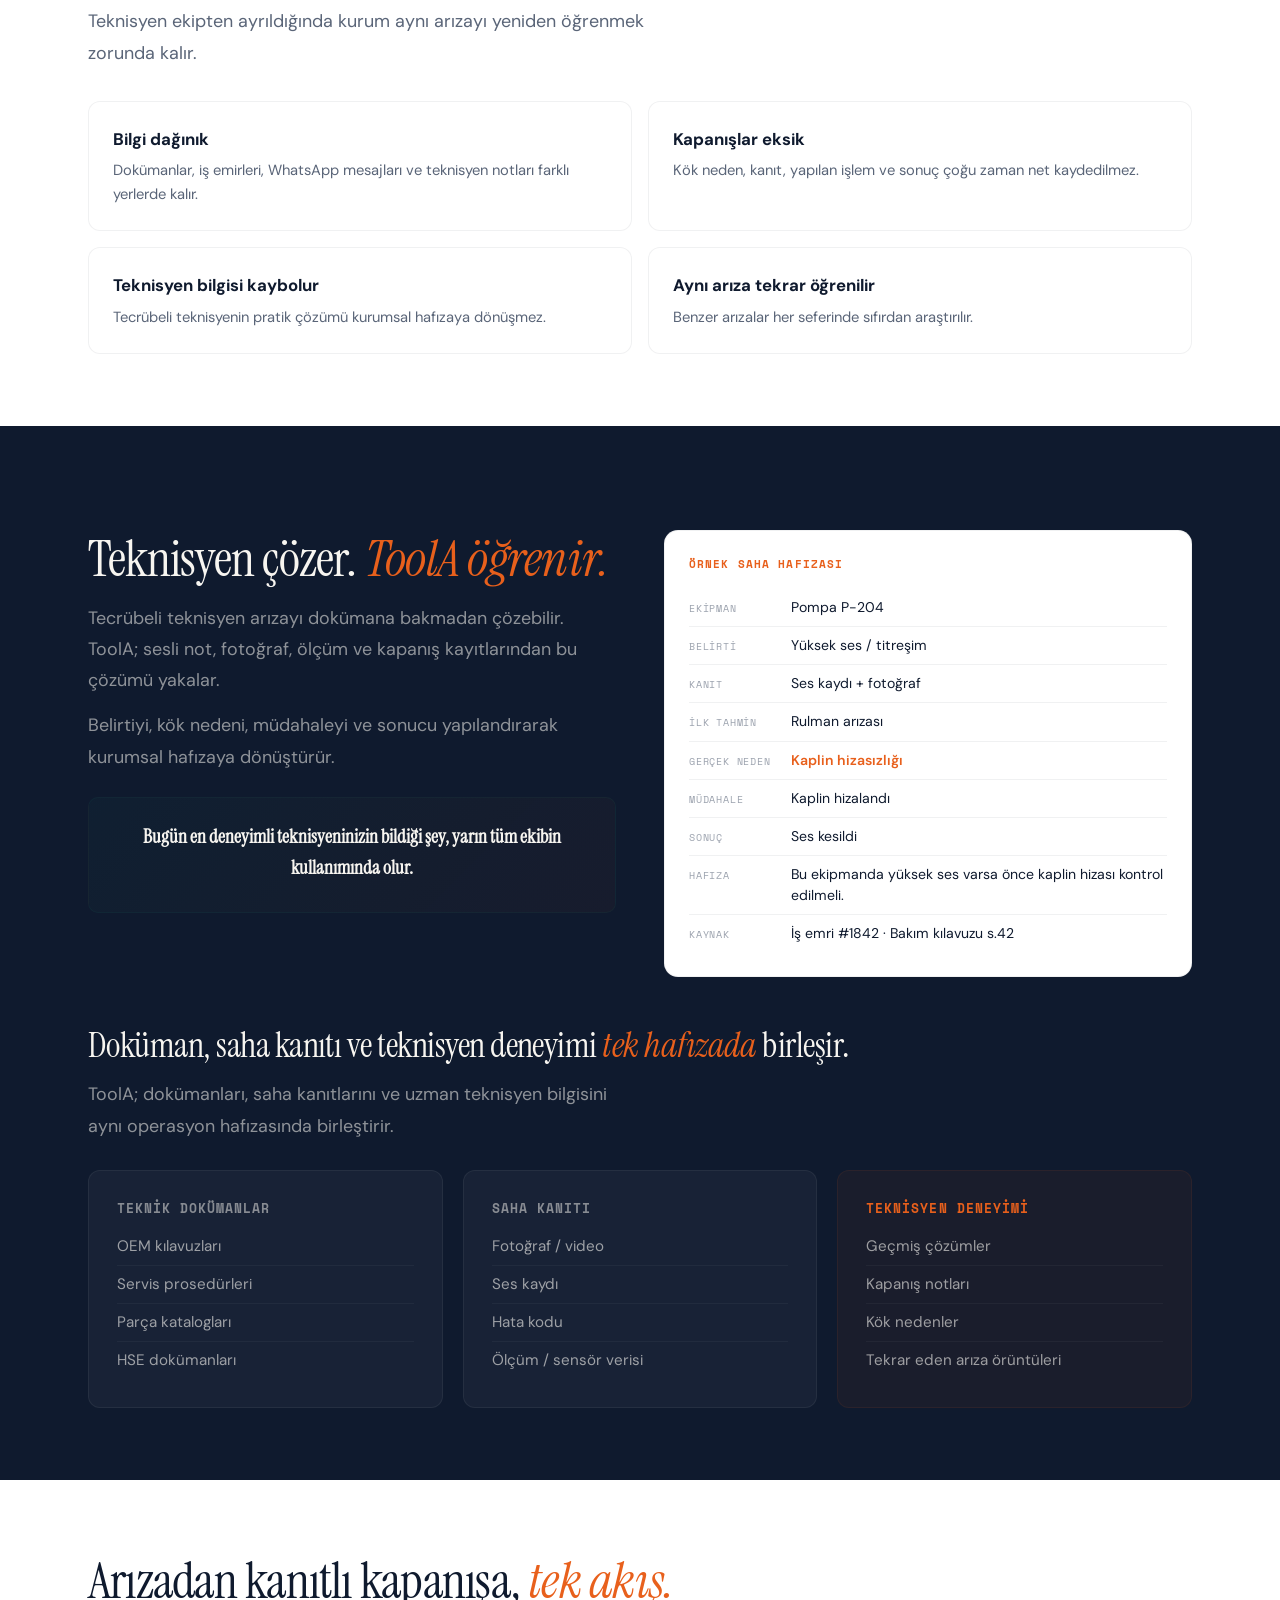
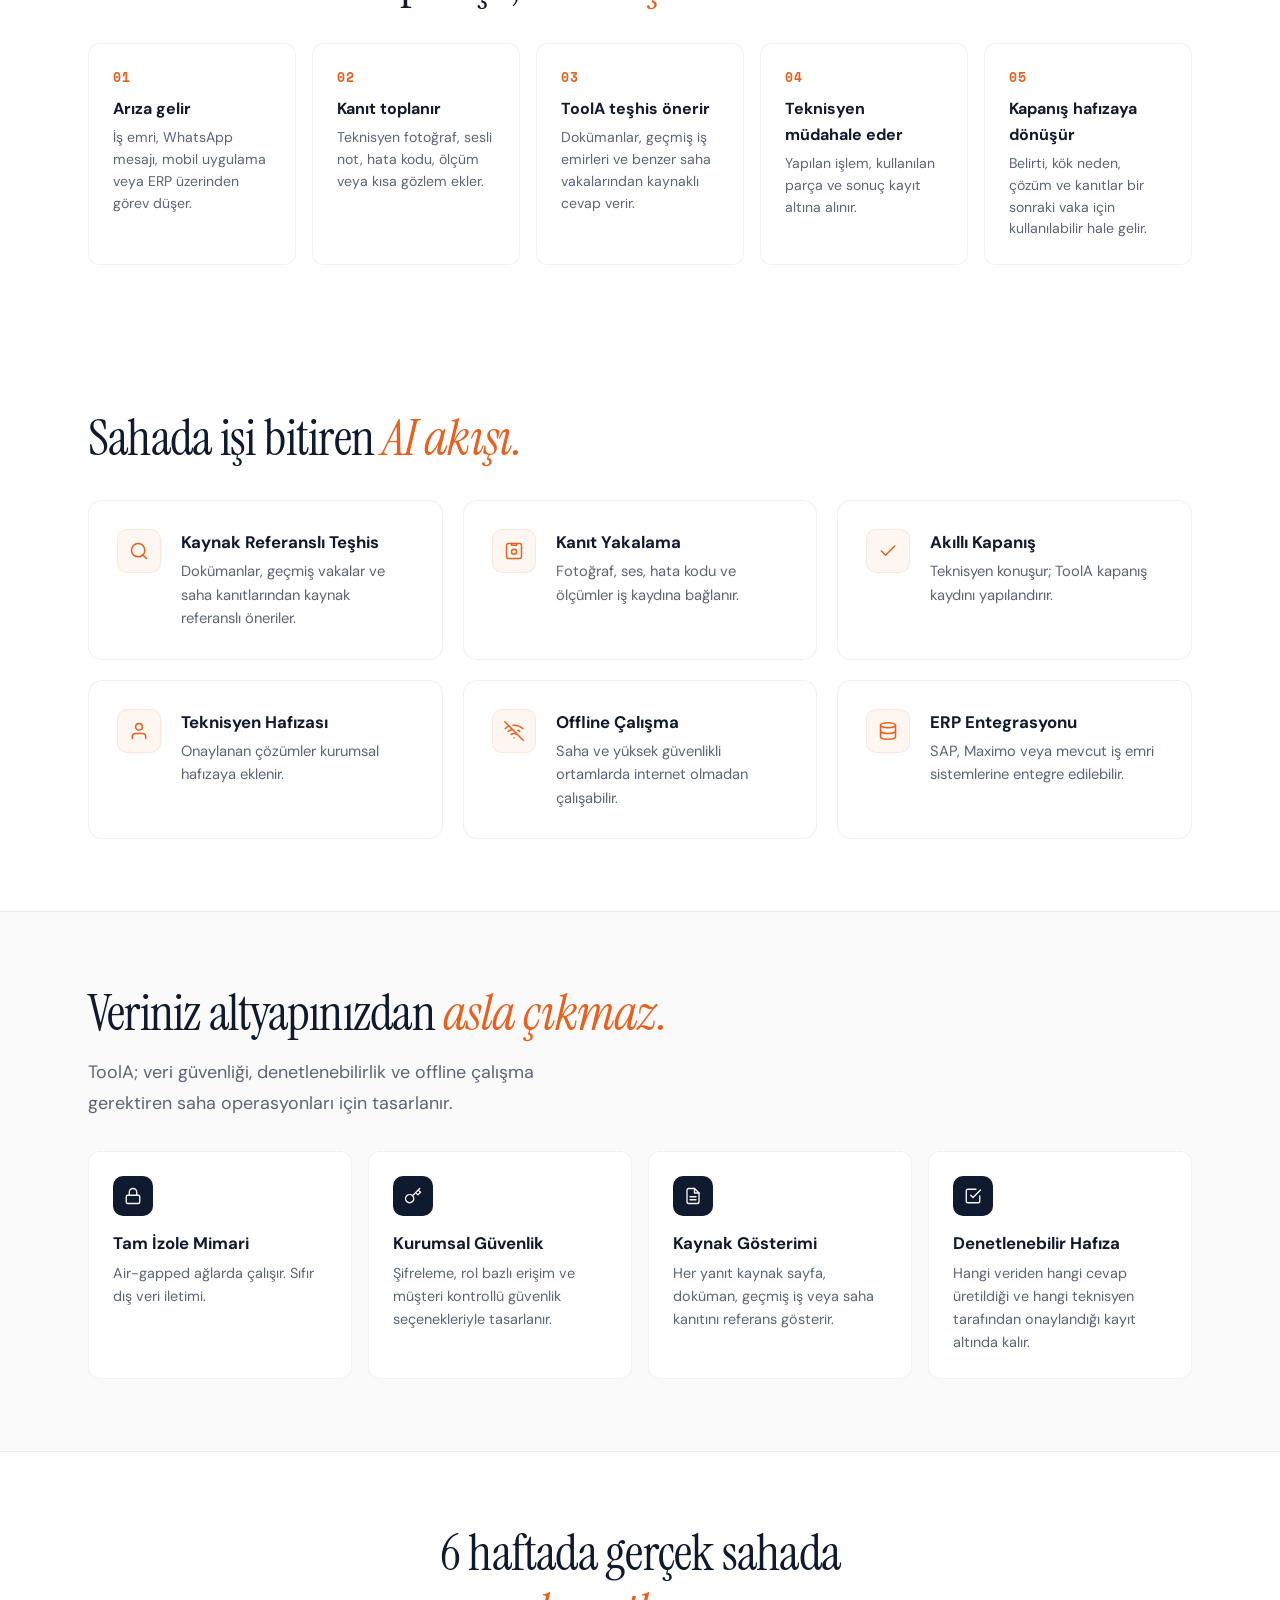
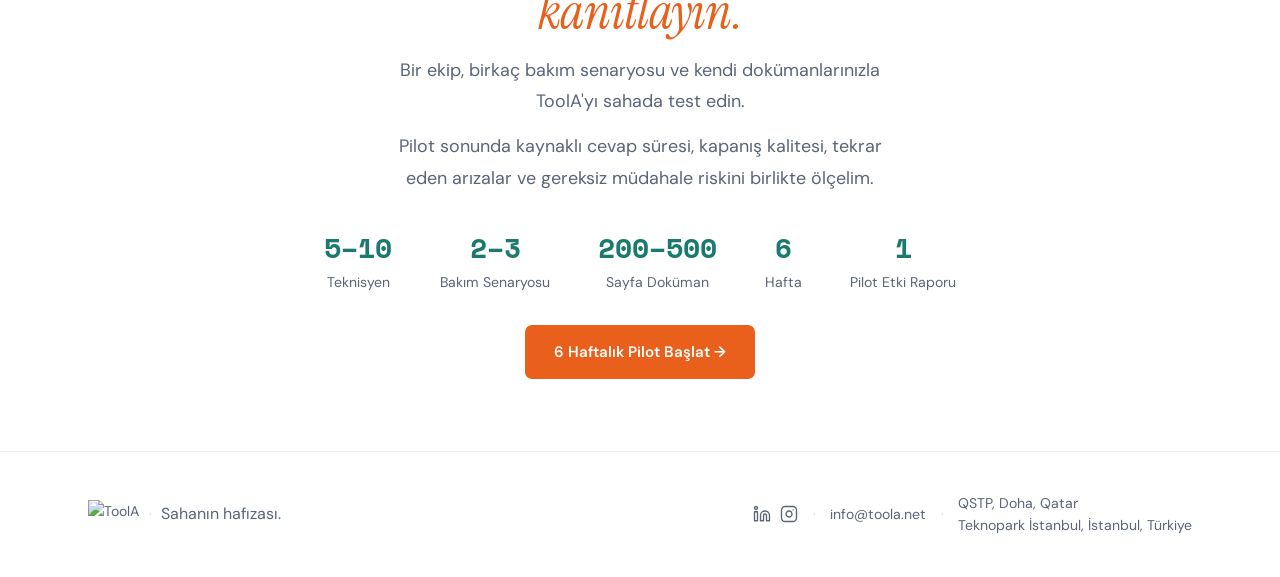
==== commit 06fb50b4: "Changes Co-authored-by: ozzyfi <191212846+ozzyfi@users.noreply.github.com>" ====
--- a/index.html
+++ b/index.html
@@ -483,7 +483,7 @@
     <span style="opacity:.25;margin:0 .3rem">·</span>
     <a href="mailto:info@toola.net">info@toola.net</a>
     <span style="opacity:.25;margin:0 .3rem">·</span>
-    <span>Teknopark İstanbul, Pendik / Istanbul · QSTP INCUBATION / Doha, Qatar</span>
+    <span>QSTP, Doha, Qatar<br>Teknopark İstanbul, İstanbul, Türkiye</span>
   </div>
 </div></footer>
 
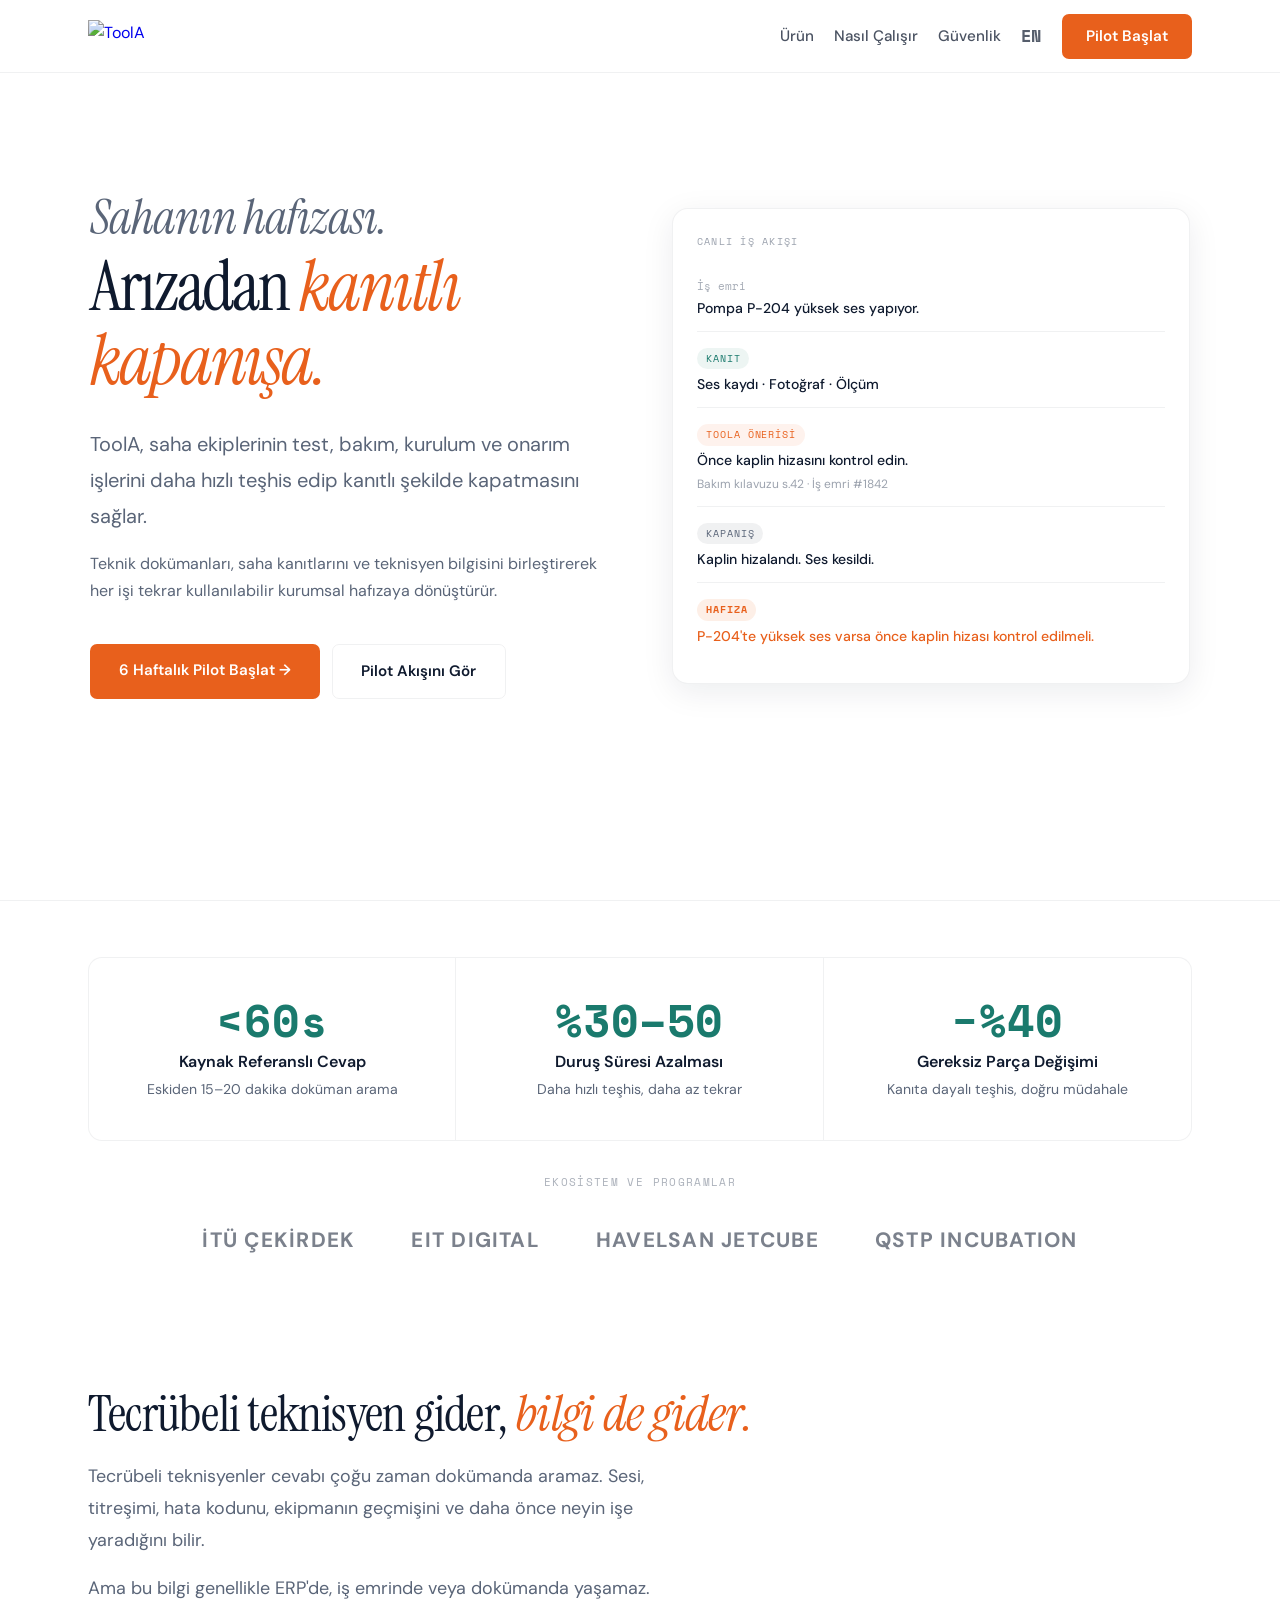
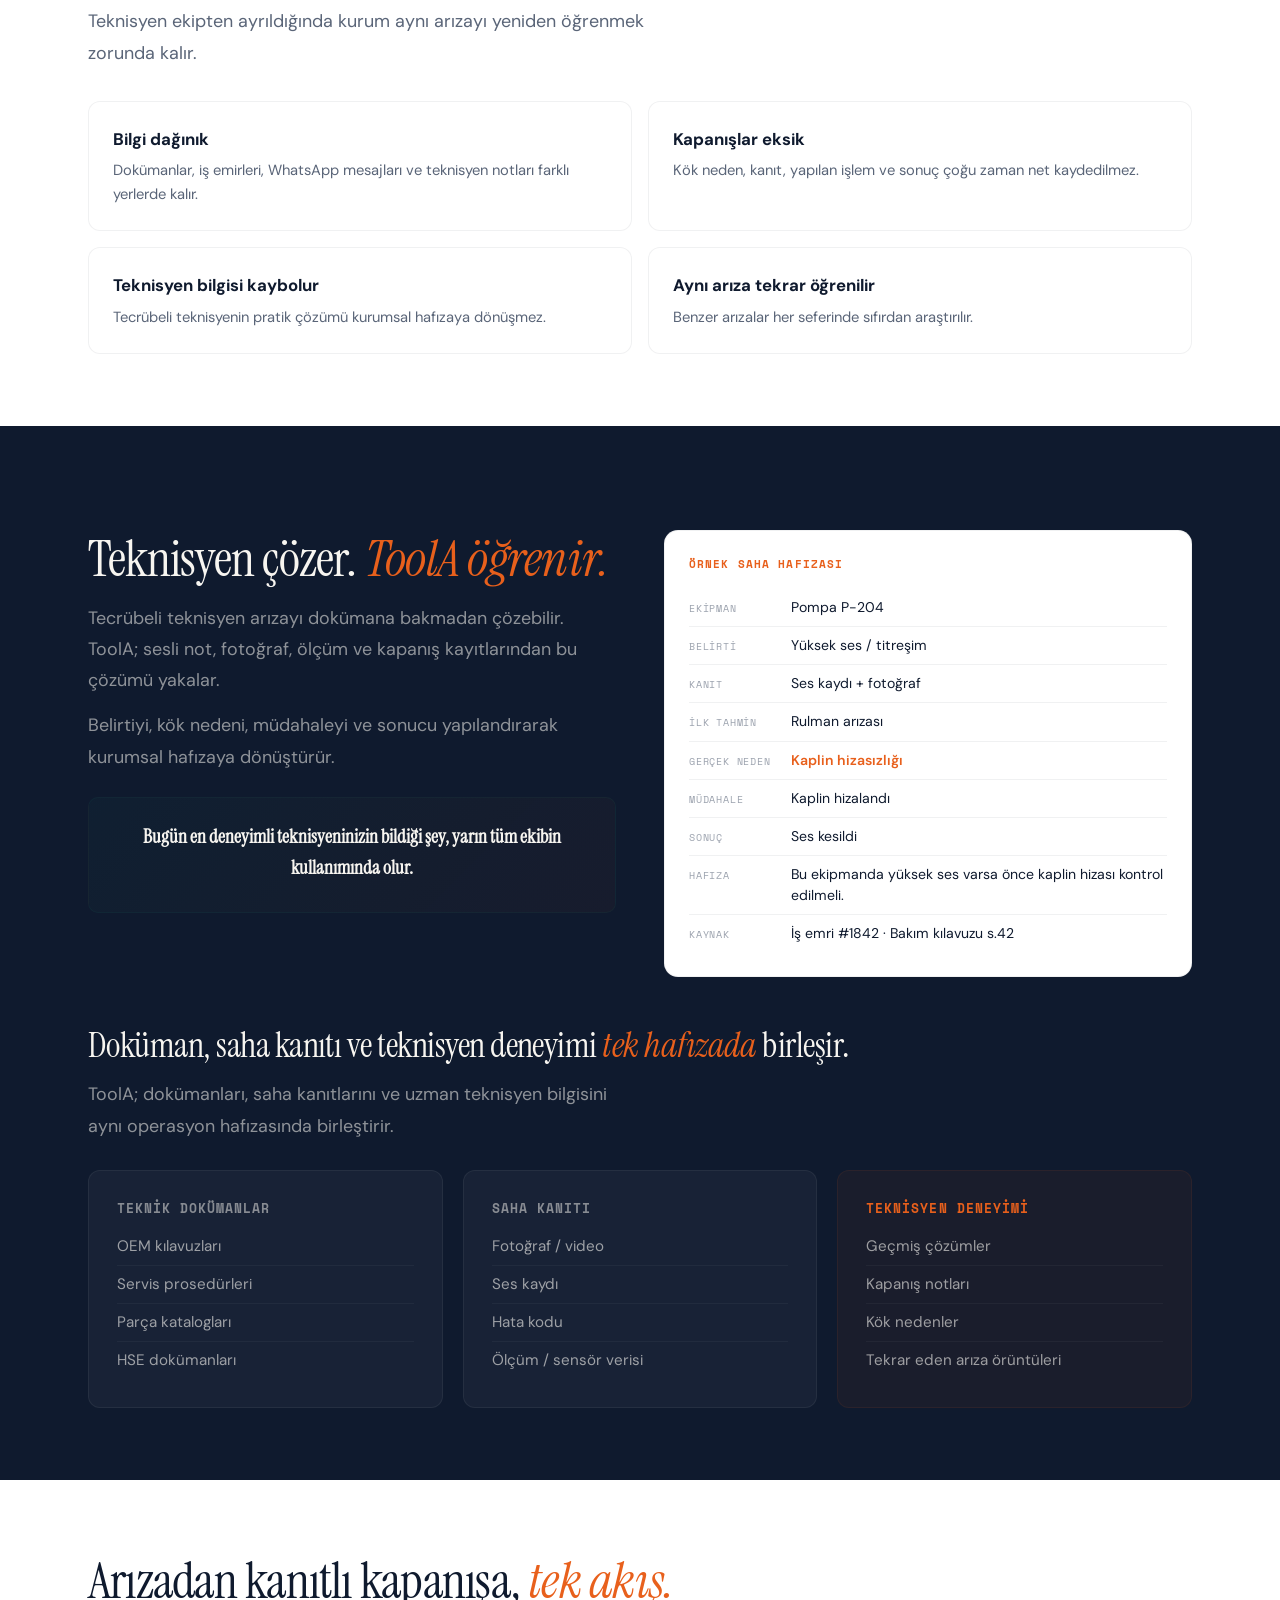
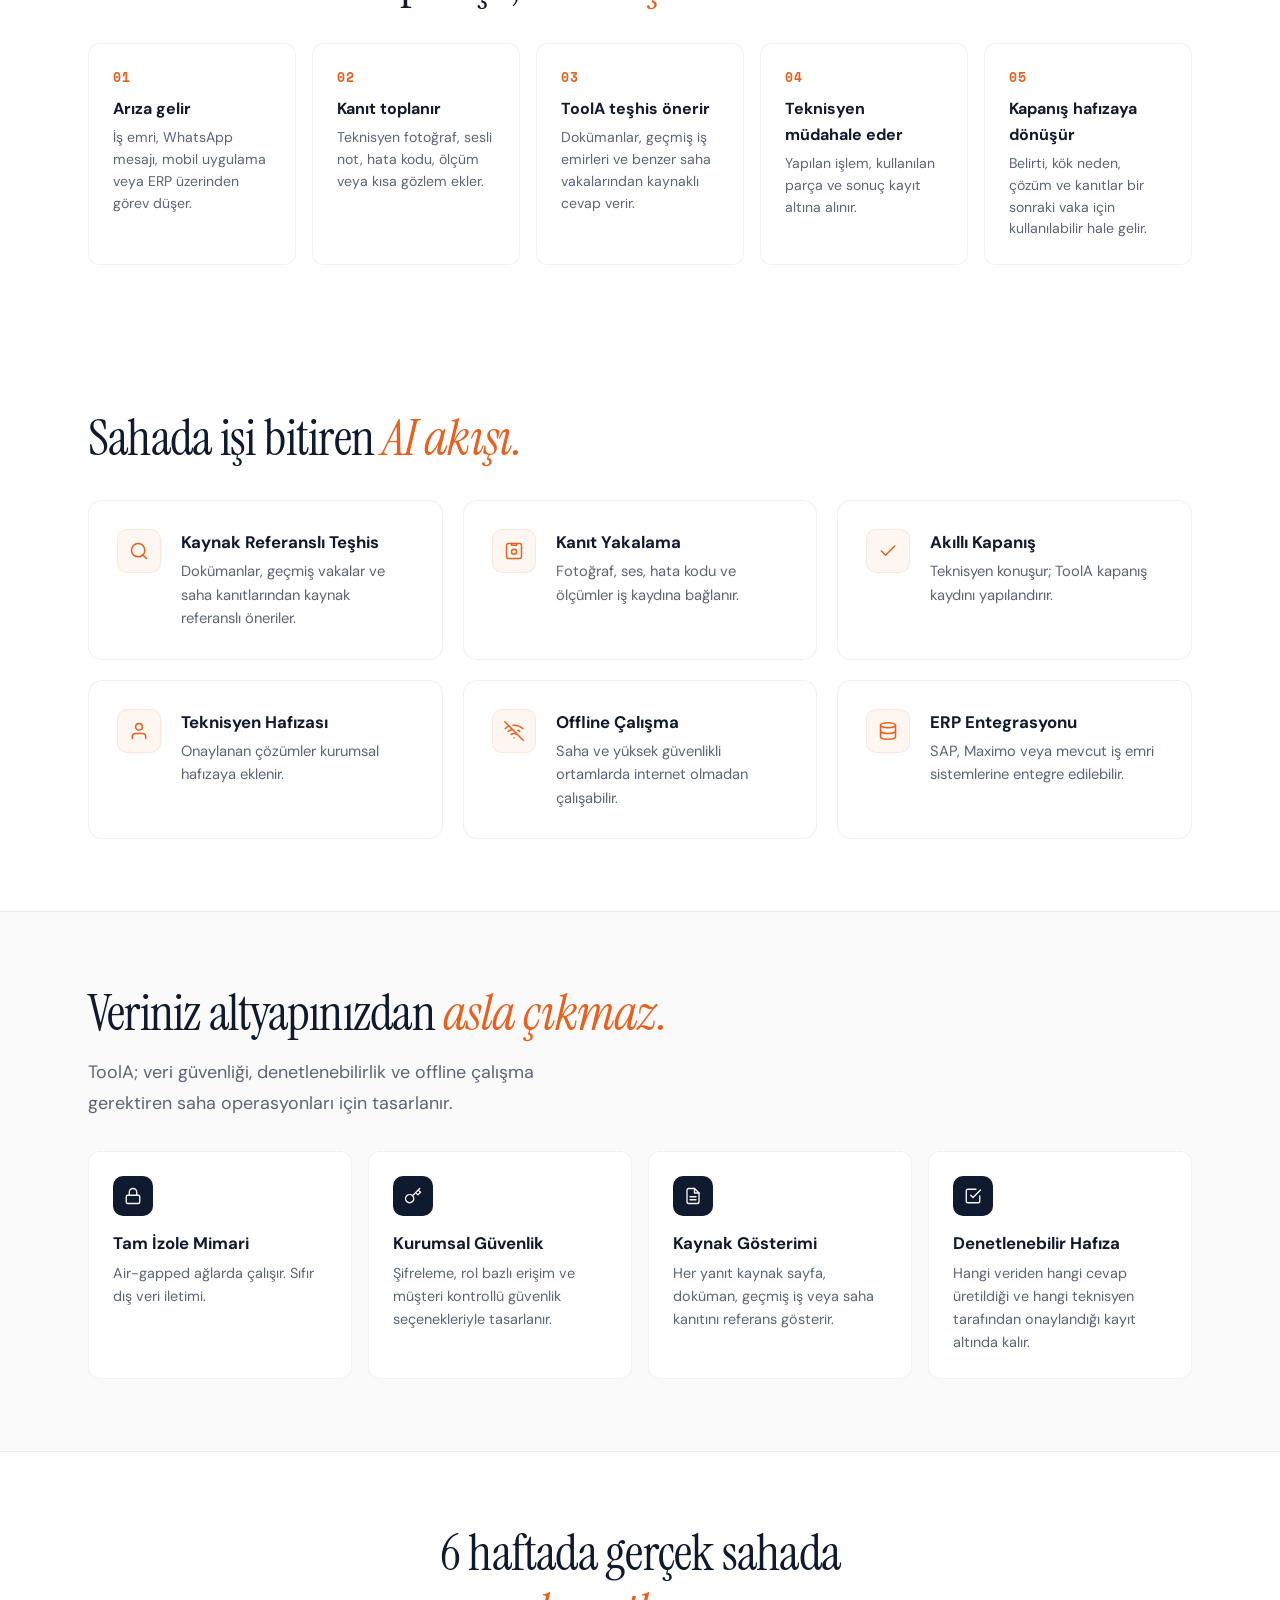
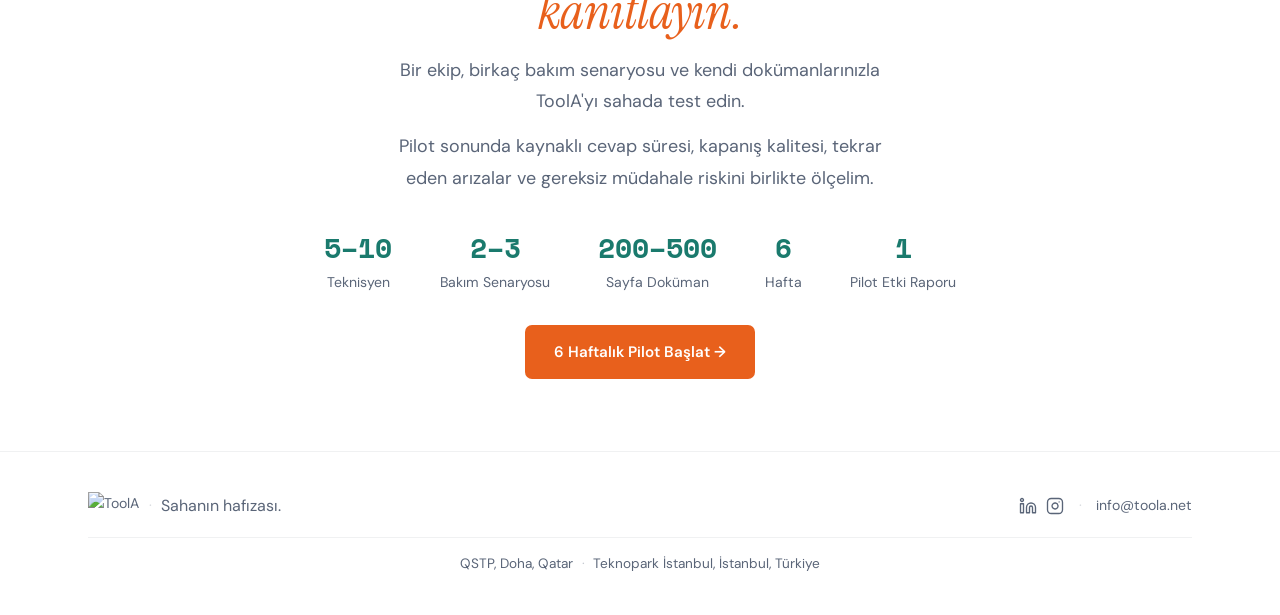
==== commit 8c268229: "Changes Co-authored-by: ozzyfi <191212846+ozzyfi@users.noreply.github.com>" ====
--- a/index.html
+++ b/index.html
@@ -112,11 +112,15 @@
 
 /* FOOTER */
 footer{padding:2.5rem 0;border-top:1px solid var(--line)}
-.fi{max-width:1200px;margin:0 auto;padding:0 3rem;display:flex;justify-content:space-between;align-items:center}
+.fi{max-width:1200px;margin:0 auto;padding:0 3rem;display:flex;flex-direction:column;gap:1.1rem}
+.frow{display:flex;justify-content:space-between;align-items:center;gap:1rem}
 .fl{display:flex;align-items:center;gap:.6rem;font-size:.88rem;color:var(--slate)}
 .fr{display:flex;align-items:center;gap:.6rem;font-size:.88rem;color:var(--slate);flex-wrap:wrap}
 .fr svg{display:block}
+.faddr{text-align:center;font-size:.85rem;color:var(--slate);padding-top:1rem;border-top:1px solid var(--line);line-height:1.5}
+.faddr .sep{opacity:.35;margin:0 .55rem}
 footer a{color:var(--slate);text-decoration:none;transition:color .2s}footer a:hover{color:var(--orange)}
+
 
 /* HERO badge/eyebrow */
 .hero-badge{display:inline-block;font-family:var(--fm);font-size:.72rem;letter-spacing:.12em;text-transform:uppercase;color:var(--orange);padding:.4rem .9rem;border:1px solid rgba(232,96,28,.2);border-radius:99px;margin-bottom:1.25rem;animation:fu .7s ease both}
@@ -229,9 +233,11 @@
   .hero-badge{font-size:.66rem;padding:.35rem .75rem}
   .sec-grid{grid-template-columns:1fr}
   .cpills{flex-direction:column;gap:1rem}
-  .fi{flex-direction:column;gap:1rem;text-align:center}
+  .frow{flex-direction:column;gap:1rem;text-align:center}
   .fr{flex-direction:column;gap:.65rem}
   .fr > span[style*="opacity:.25"]{display:none}
+  .faddr .sep{display:block;height:.2rem;margin:.15rem 0;opacity:0}
+
   .proof-logos{gap:2rem}
 }
 
@@ -472,20 +478,24 @@
 
 <!-- 8. FOOTER -->
 <footer><div class="fi">
-  <div class="fl">
-    <a class="logo" href="#"><img src="/toola-logo.png" alt="ToolA" style="height:28px;width:auto;object-fit:contain"/></a>
-    <span style="opacity:.25">·</span>
-    <span style="color:var(--slate);font-size:1rem" data-i18n="footer-tagline">Sahanın hafızası.</span>
-  </div>
-  <div class="fr">
-    <a href="https://www.linkedin.com/company/toolanet/" target="_blank" aria-label="LinkedIn"><svg width="18" height="18" viewBox="0 0 24 24" fill="none" stroke="var(--slate)" stroke-width="1.8" stroke-linecap="round" stroke-linejoin="round"><path d="M16 8a6 6 0 0 1 6 6v7h-4v-7a2 2 0 0 0-2-2 2 2 0 0 0-2 2v7h-4v-7a6 6 0 0 1 6-6z"/><rect x="2" y="9" width="4" height="12"/><circle cx="4" cy="4" r="2"/></svg></a>
-    <a href="https://www.instagram.com/toolanet/" target="_blank" aria-label="Instagram"><svg width="18" height="18" viewBox="0 0 24 24" fill="none" stroke="var(--slate)" stroke-width="1.8" stroke-linecap="round" stroke-linejoin="round"><rect x="2" y="2" width="20" height="20" rx="5"/><path d="M16 11.37A4 4 0 1 1 12.63 8 4 4 0 0 1 16 11.37z"/><line x1="17.5" y1="6.5" x2="17.51" y2="6.5"/></svg></a>
-    <span style="opacity:.25;margin:0 .3rem">·</span>
-    <a href="mailto:info@toola.net">info@toola.net</a>
-    <span style="opacity:.25;margin:0 .3rem">·</span>
-    <span>QSTP, Doha, Qatar<br>Teknopark İstanbul, İstanbul, Türkiye</span>
+  <div class="frow">
+    <div class="fl">
+      <a class="logo" href="#"><img src="/toola-logo.png" alt="ToolA" style="height:28px;width:auto;object-fit:contain"/></a>
+      <span style="opacity:.25">·</span>
+      <span style="color:var(--slate);font-size:1rem" data-i18n="footer-tagline">Sahanın hafızası.</span>
+    </div>
+    <div class="fr">
+      <a href="https://www.linkedin.com/company/toolanet/" target="_blank" aria-label="LinkedIn"><svg width="18" height="18" viewBox="0 0 24 24" fill="none" stroke="var(--slate)" stroke-width="1.8" stroke-linecap="round" stroke-linejoin="round"><path d="M16 8a6 6 0 0 1 6 6v7h-4v-7a2 2 0 0 0-2-2 2 2 0 0 0-2 2v7h-4v-7a6 6 0 0 1 6-6z"/><rect x="2" y="9" width="4" height="12"/><circle cx="4" cy="4" r="2"/></svg></a>
+      <a href="https://www.instagram.com/toolanet/" target="_blank" aria-label="Instagram"><svg width="18" height="18" viewBox="0 0 24 24" fill="none" stroke="var(--slate)" stroke-width="1.8" stroke-linecap="round" stroke-linejoin="round"><rect x="2" y="2" width="20" height="20" rx="5"/><path d="M16 11.37A4 4 0 1 1 12.63 8 4 4 0 0 1 16 11.37z"/><line x1="17.5" y1="6.5" x2="17.51" y2="6.5"/></svg></a>
+      <span style="opacity:.25;margin:0 .3rem">·</span>
+      <a href="mailto:info@toola.net">info@toola.net</a>
+    </div>
+  </div>
+  <div class="faddr">
+    <span>QSTP, Doha, Qatar</span><span class="sep">·</span><span>Teknopark İstanbul, İstanbul, Türkiye</span>
   </div>
 </div></footer>
+
 
 <!-- MODAL -->
 <div class="modal-overlay" id="modal" onclick="if(event.target===this)closeModal()">
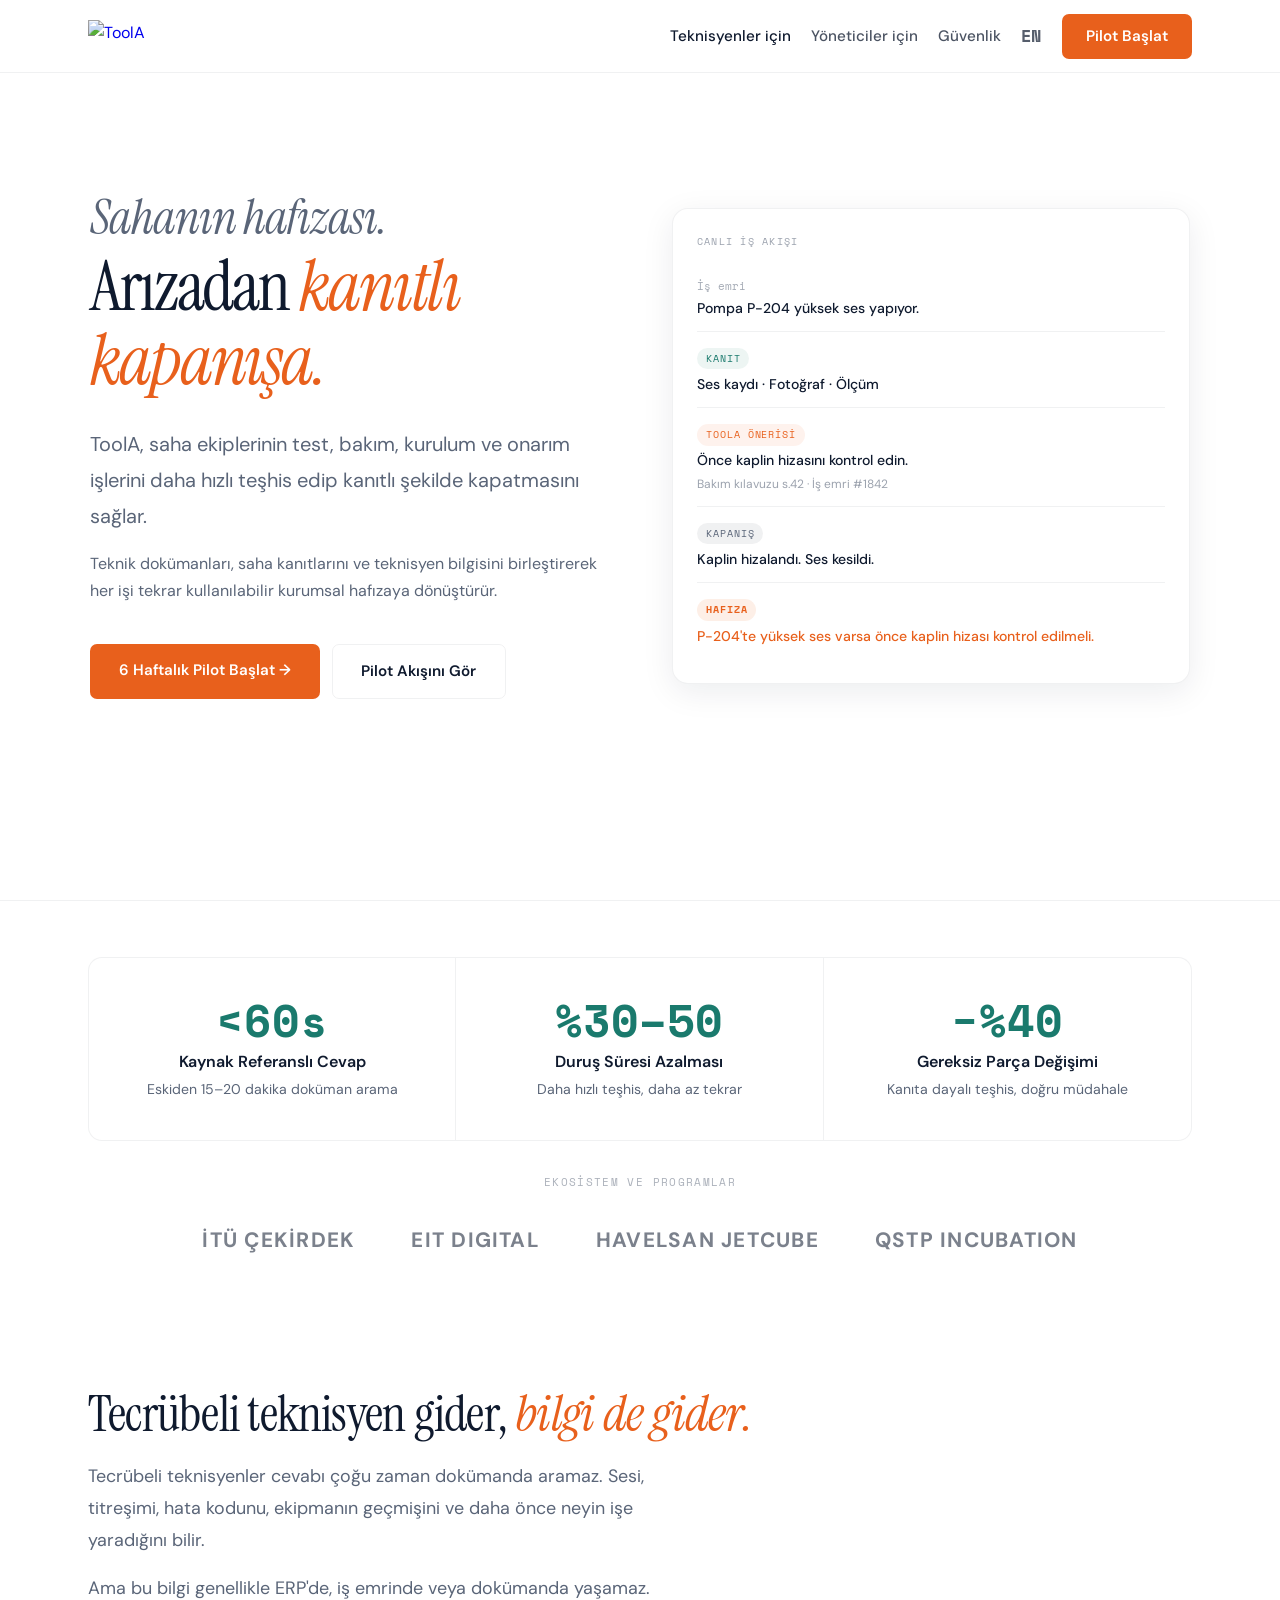
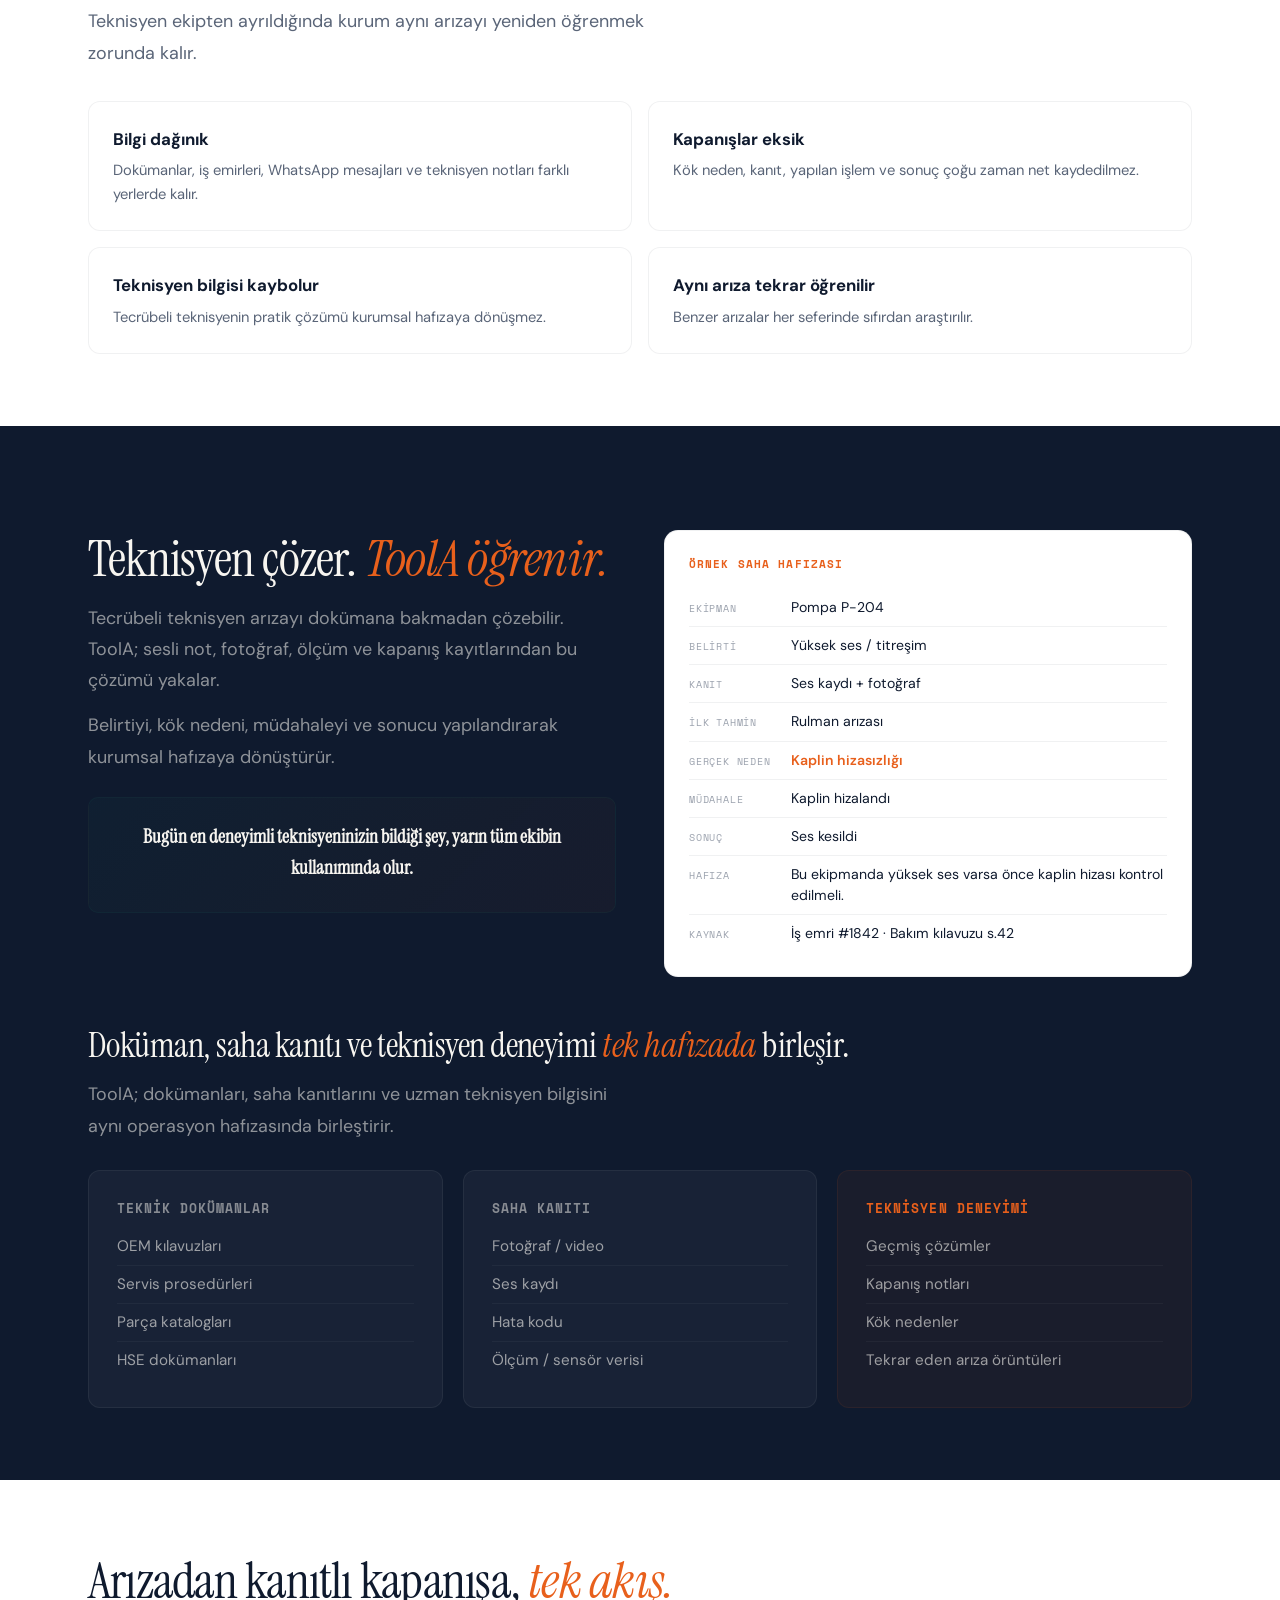
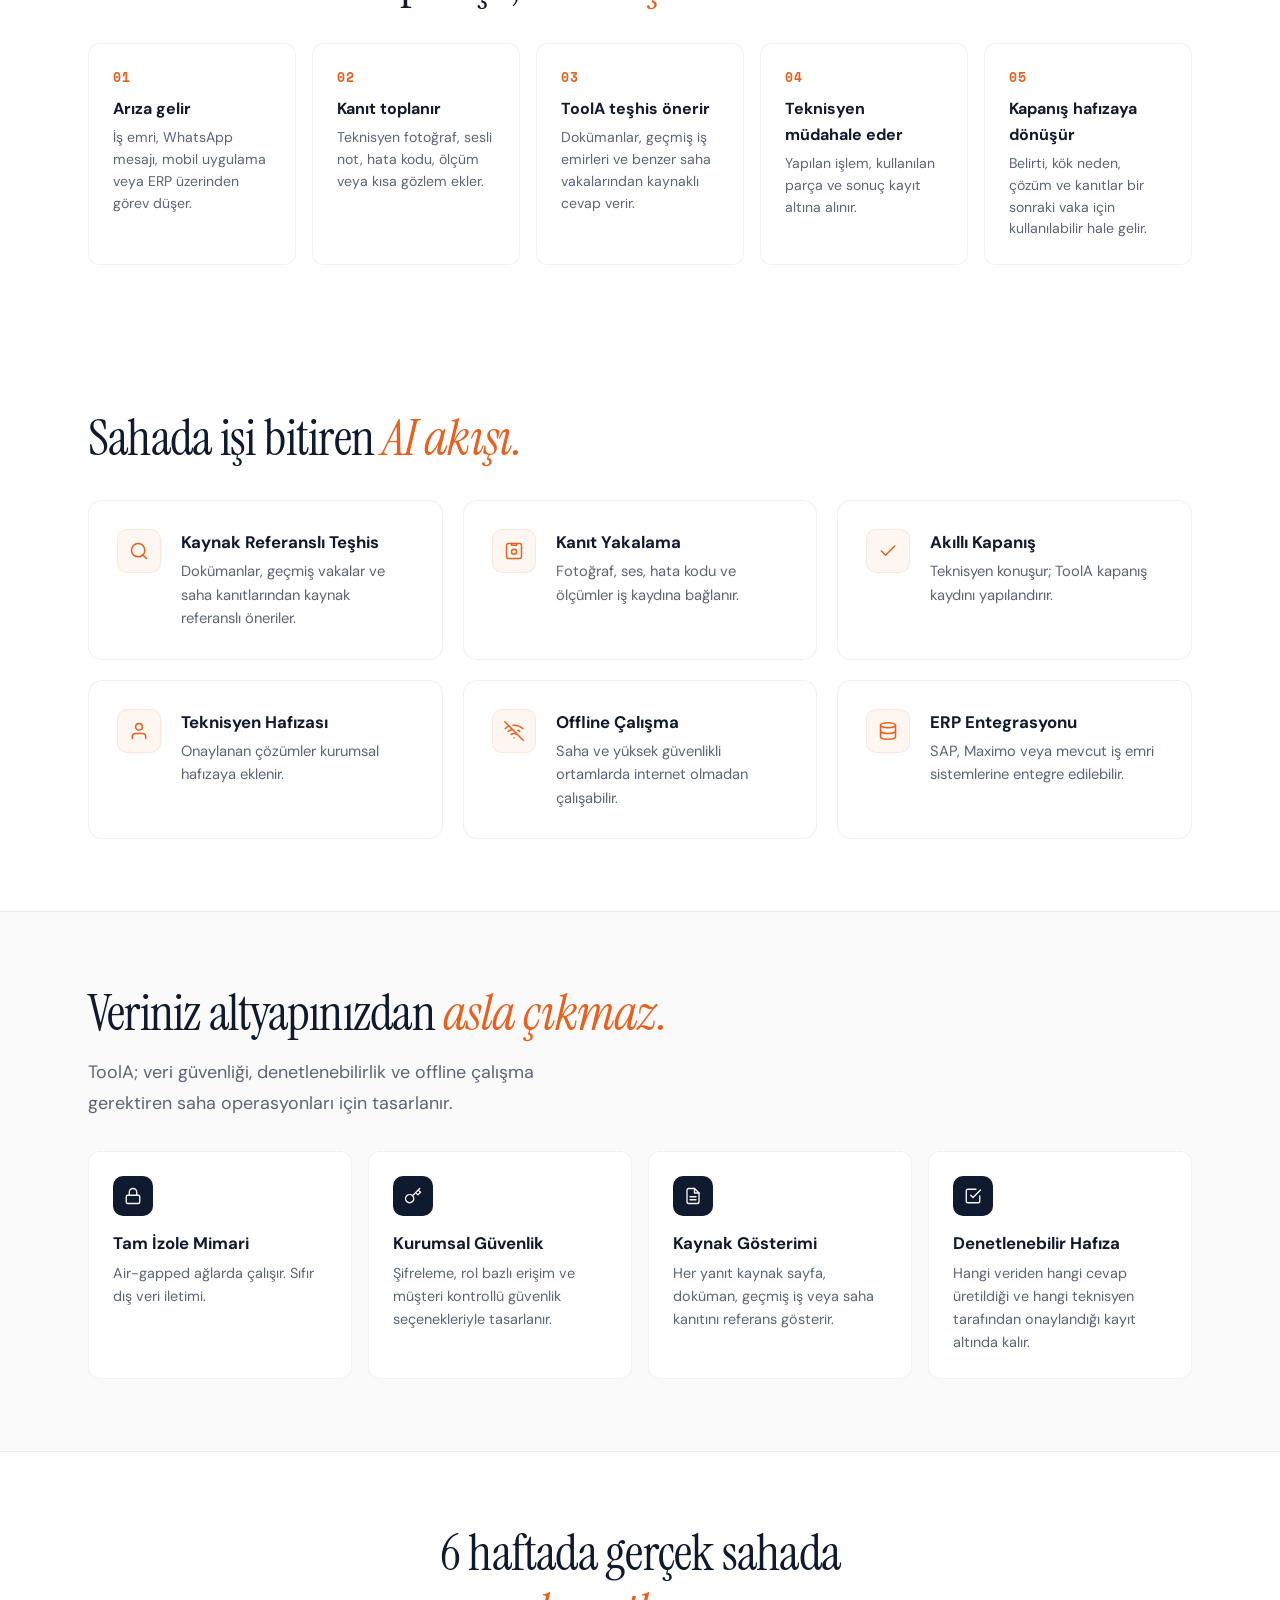
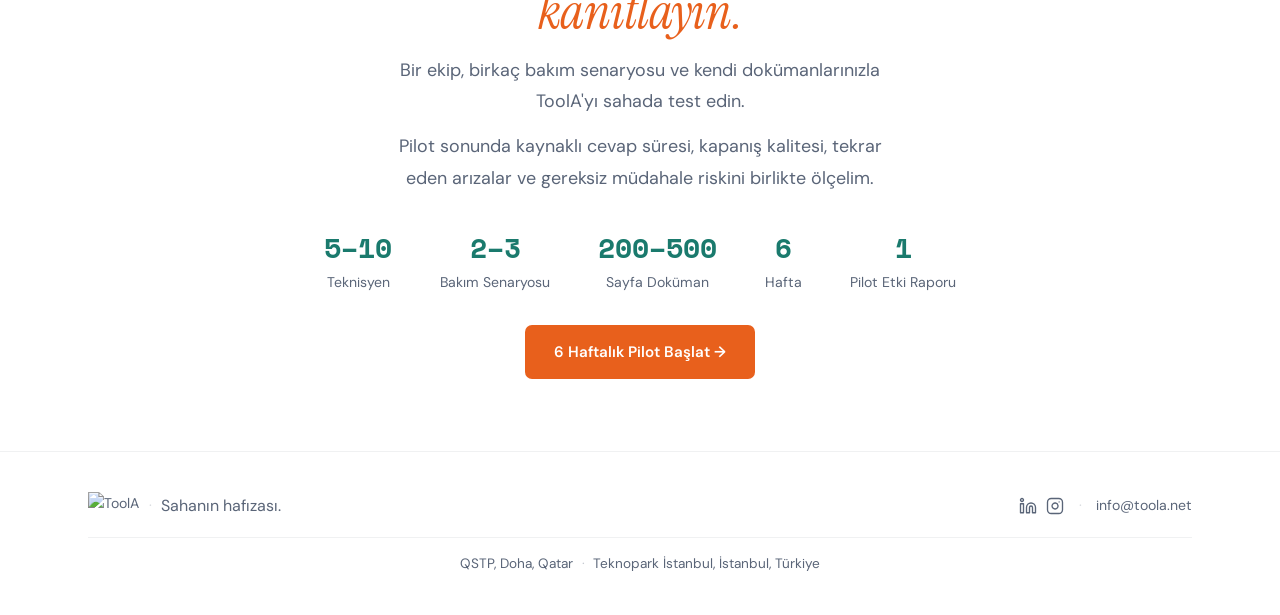
==== commit de83a507: "Changes Co-authored-by: ozzyfi <191212846+ozzyfi@users.noreply.github.com>" ====
--- a/index.html
+++ b/index.html
@@ -221,9 +221,10 @@
   .pm{border-right:none;border-bottom:1px solid var(--line);padding:2rem 1.5rem}.pm:last-child{border-bottom:none}
 }
 @media(max-width:720px){
-  /* Nav: section linklerini gizle, sadece EN ve CTA kalsın */
-  nav ul li:nth-child(-n+3){display:none}
-  nav ul{gap:.85rem}
+  /* Nav: Güvenlik linkini gizle, Teknisyenler/Yöneticiler/EN/CTA kalsın */
+  nav ul li.nav-hide-mobile{display:none}
+  nav ul{gap:.7rem}
+  nav ul a[data-i18n="nav-tech"],nav ul a[data-i18n="nav-mgr"]{font-size:.82rem}
 }
 @media(max-width:600px){
   .w{padding:0 1.5rem}.ni{padding:.85rem 1.5rem}.fi{padding:0 1.5rem}
@@ -265,11 +266,11 @@
 <body>
 
 <nav><div class="ni">
-  <a class="logo" href="#"><img src="/toola-logo.png" alt="ToolA"/></a>
+  <a class="logo" href="/site.html"><img src="/toola-logo.png" alt="ToolA"/></a>
   <ul>
-    <li><a href="#product" data-i18n="nav-product" style="color:var(--ink);text-decoration:none;font-size:.95rem;font-weight:500;opacity:.75">Ürün</a></li>
-    <li><a href="#how" data-i18n="nav-how" style="color:var(--ink);text-decoration:none;font-size:.95rem;font-weight:500;opacity:.75">Nasıl Çalışır</a></li>
-    <li><a href="#security" data-i18n="nav-sec" style="color:var(--ink);text-decoration:none;font-size:.95rem;font-weight:500;opacity:.75">Güvenlik</a></li>
+    <li><a href="/site.html" data-i18n="nav-tech" style="color:var(--ink);text-decoration:none;font-size:.95rem;font-weight:500;opacity:1">Teknisyenler için</a></li>
+    <li><a href="/managers.html" data-i18n="nav-mgr" style="color:var(--ink);text-decoration:none;font-size:.95rem;font-weight:500;opacity:.75">Yöneticiler için</a></li>
+    <li class="nav-hide-mobile"><a href="#security" data-i18n="nav-sec" style="color:var(--ink);text-decoration:none;font-size:.95rem;font-weight:500;opacity:.75">Güvenlik</a></li>
     <li><button class="lang-btn" onclick="toggleLang()">EN</button></li>
     <li><a href="javascript:void(0)" onclick="openModal()" class="ncta" data-i18n="nav-cta">Pilot Başlat</a></li>
   </ul>
@@ -530,8 +531,8 @@
 var currentLang='tr';
 var T={
 'nav-cta':{tr:'Pilot Başlat',en:'Start Pilot'},
-'nav-product':{tr:'Ürün',en:'Product'},
-'nav-how':{tr:'Nasıl Çalışır',en:'How It Works'},
+'nav-tech':{tr:'Teknisyenler için',en:'For Technicians'},
+'nav-mgr':{tr:'Yöneticiler için',en:'For Managers'},
 'nav-sec':{tr:'Güvenlik',en:'Security'},
 
 'hero-eyebrow':{tr:'Sahanın hafızası.',en:'The memory of the field.'},
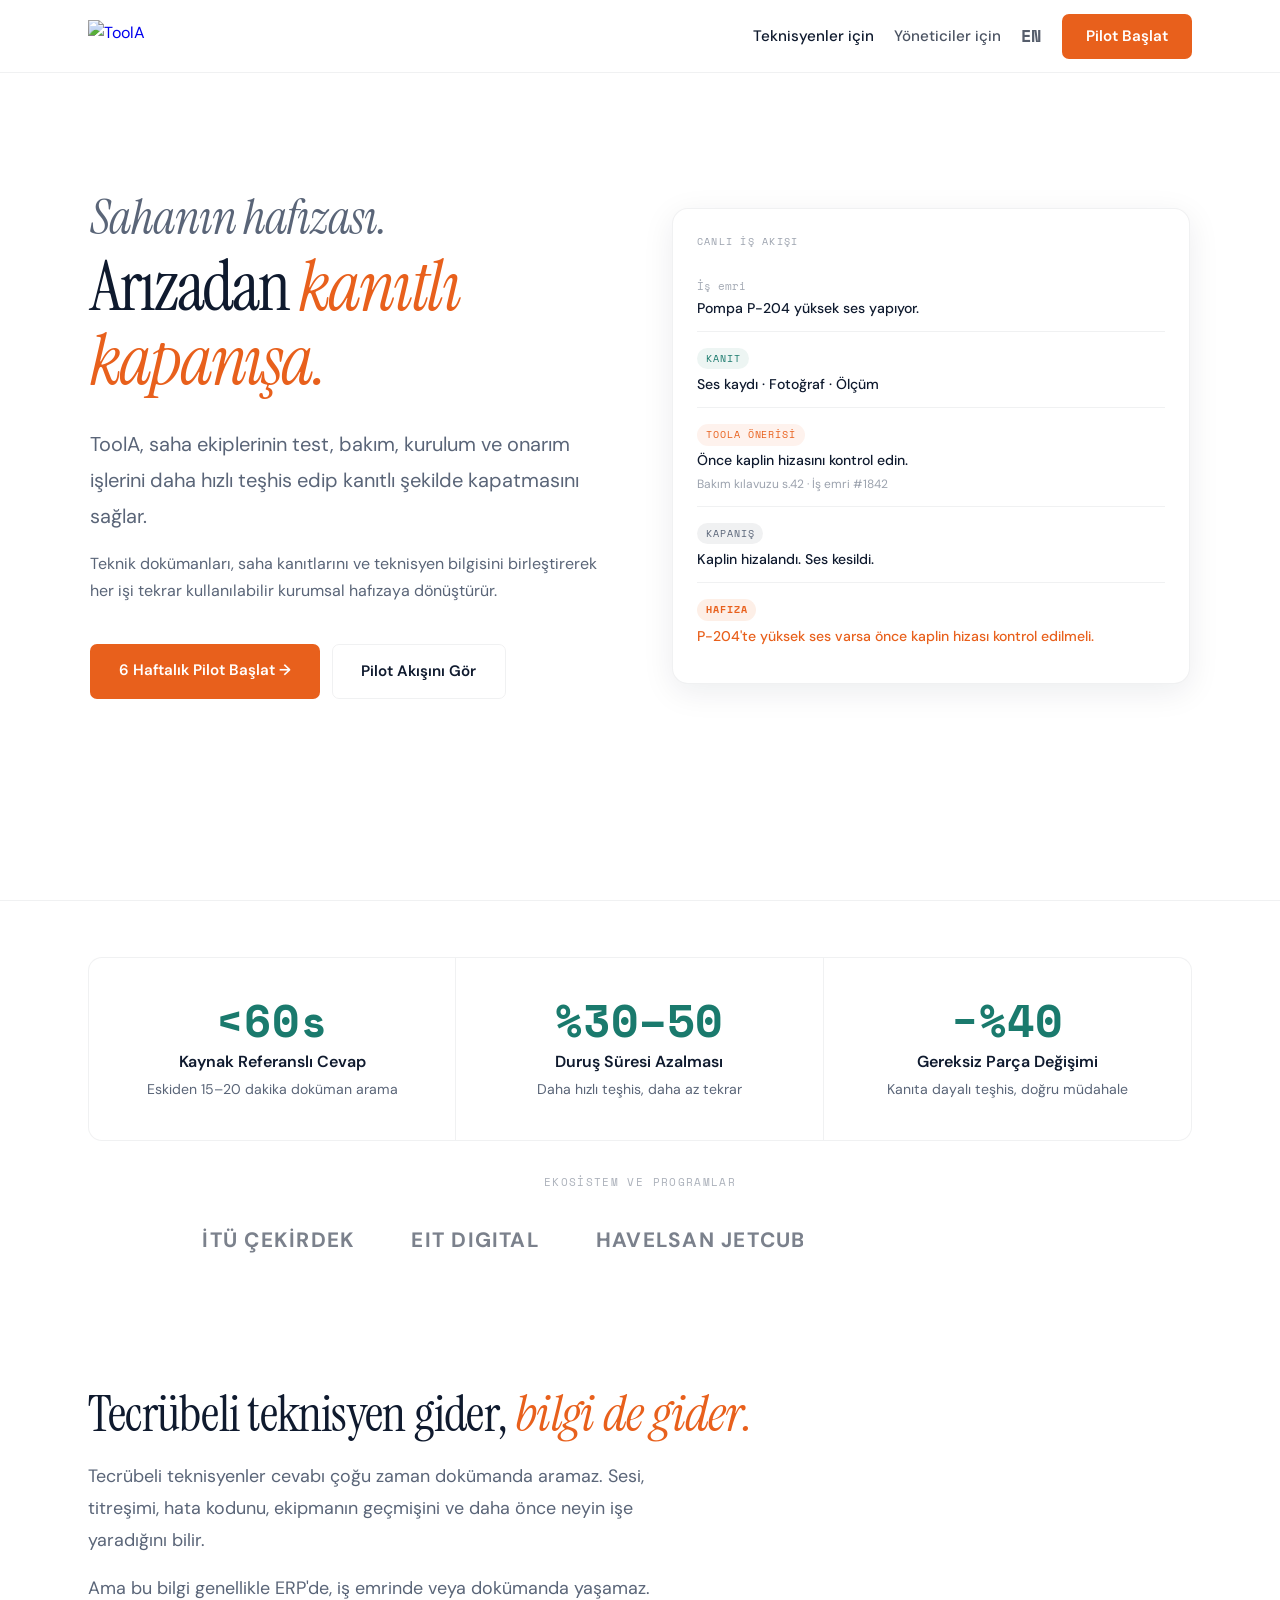
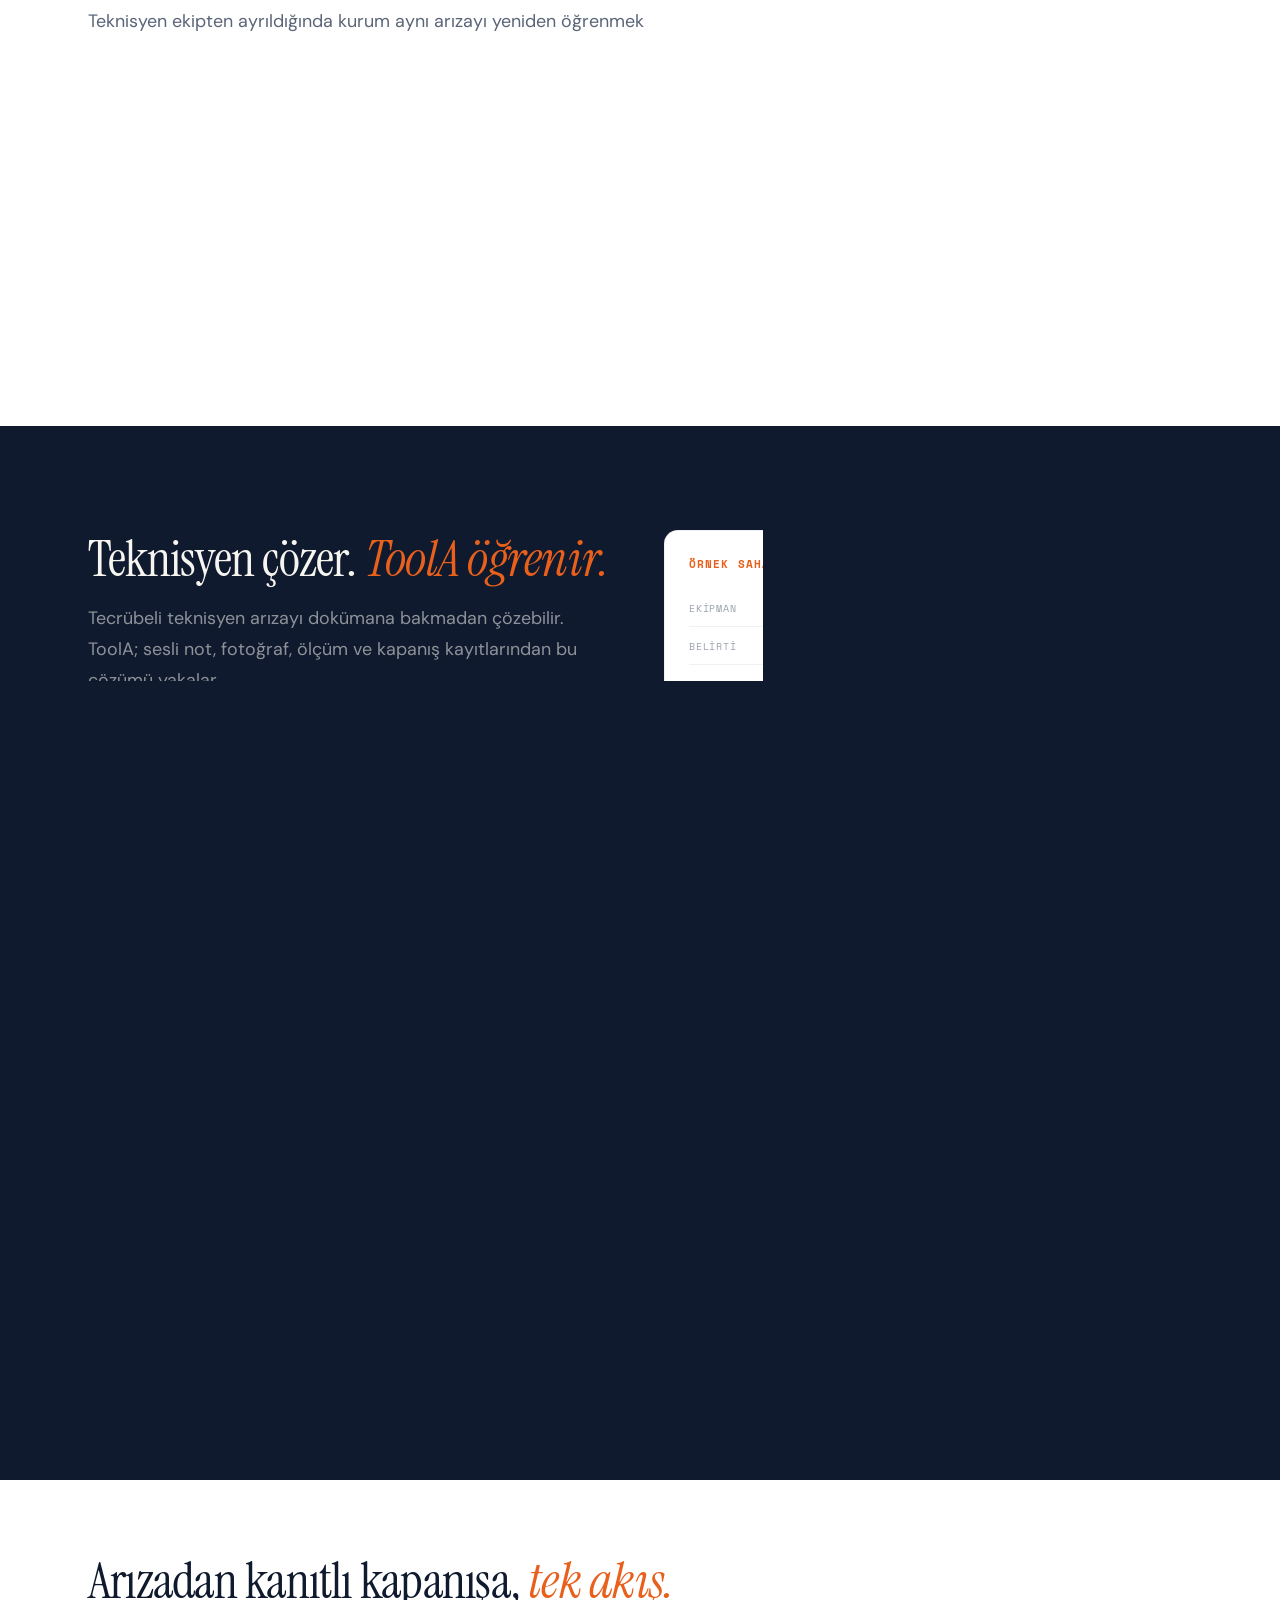
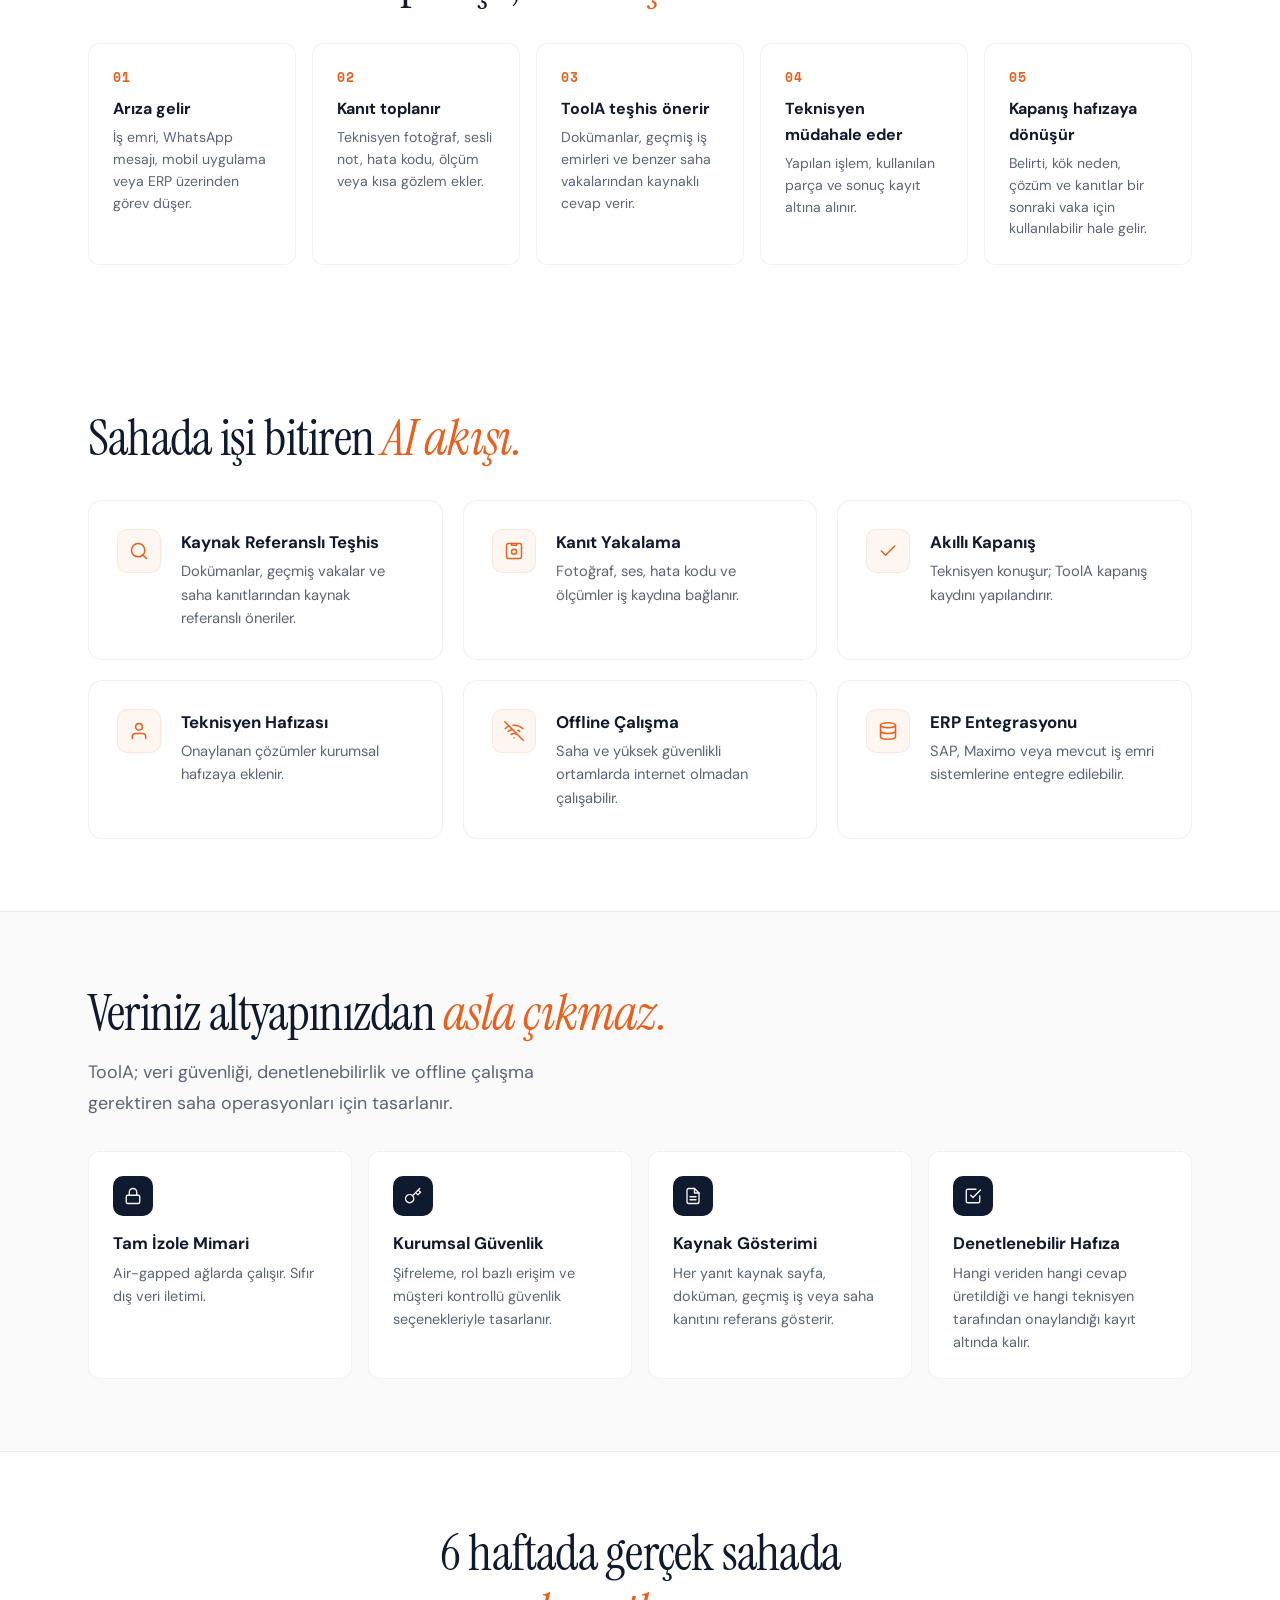
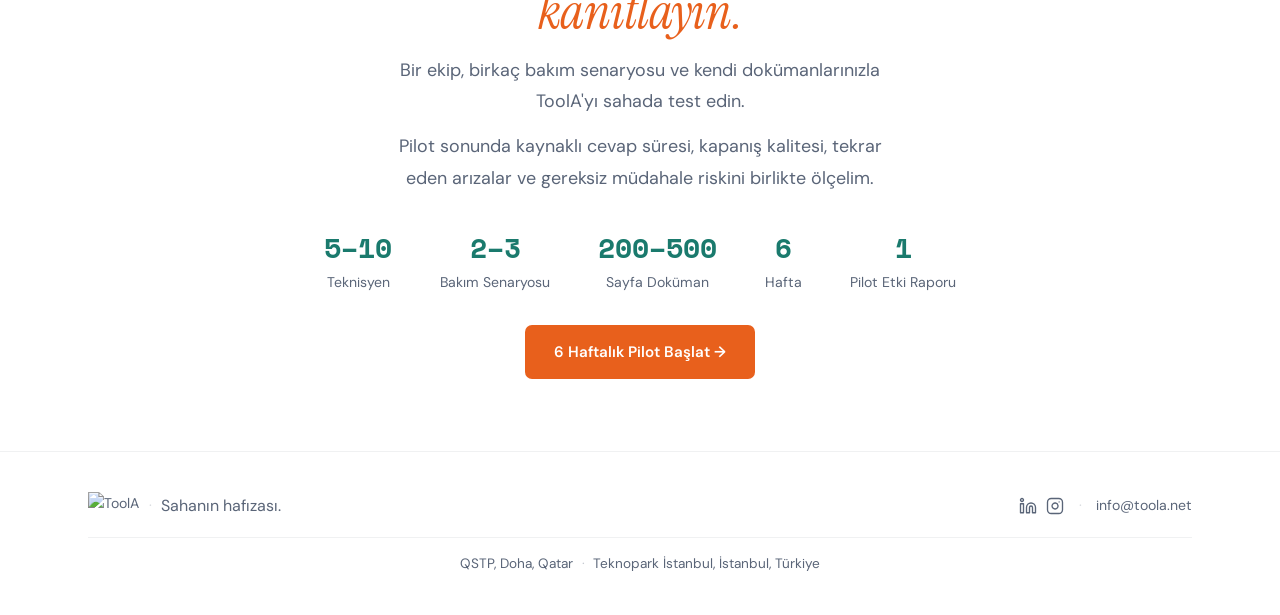
==== commit 60b33fb3: "Changes Co-authored-by: ozzyfi <191212846+ozzyfi@users.noreply.github.com>" ====
--- a/index.html
+++ b/index.html
@@ -270,7 +270,7 @@
   <ul>
     <li><a href="/site.html" data-i18n="nav-tech" style="color:var(--ink);text-decoration:none;font-size:.95rem;font-weight:500;opacity:1">Teknisyenler için</a></li>
     <li><a href="/managers.html" data-i18n="nav-mgr" style="color:var(--ink);text-decoration:none;font-size:.95rem;font-weight:500;opacity:.75">Yöneticiler için</a></li>
-    <li class="nav-hide-mobile"><a href="#security" data-i18n="nav-sec" style="color:var(--ink);text-decoration:none;font-size:.95rem;font-weight:500;opacity:.75">Güvenlik</a></li>
+    
     <li><button class="lang-btn" onclick="toggleLang()">EN</button></li>
     <li><a href="javascript:void(0)" onclick="openModal()" class="ncta" data-i18n="nav-cta">Pilot Başlat</a></li>
   </ul>
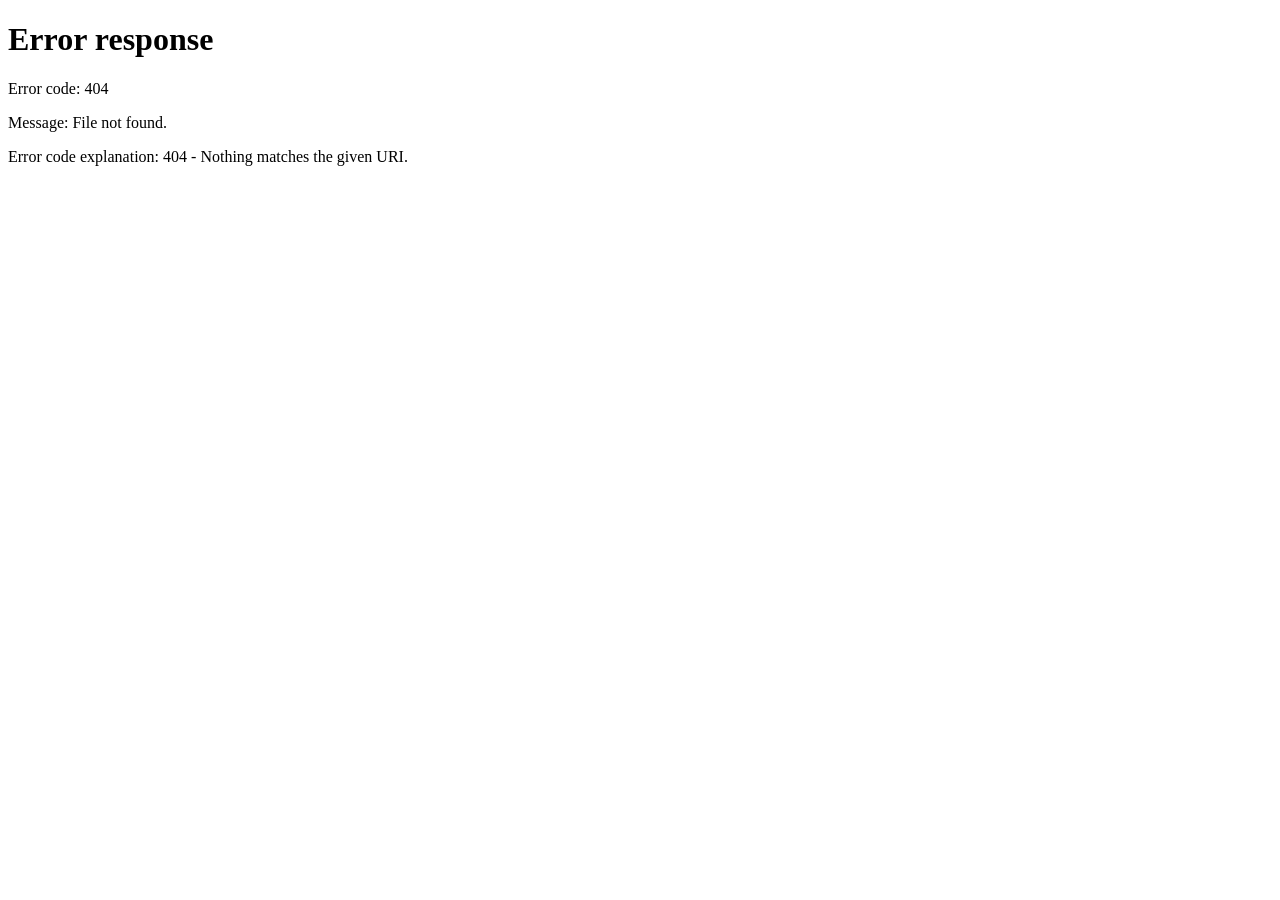
==== commit b1cfcc4a: "Changes Co-authored-by: ozzyfi <191212846+ozzyfi@users.noreply.github.com>" ====
--- a/index.html
+++ b/index.html
@@ -1,6 +1,7 @@
 <!DOCTYPE html>
 <html lang="tr">
 <head>
+<meta http-equiv="refresh" content="0;url=/site.html">
 <meta charset="UTF-8">
 <link rel="icon" type="image/png" href="/favicon.png">
 <meta name="viewport" content="width=device-width, initial-scale=1.0">
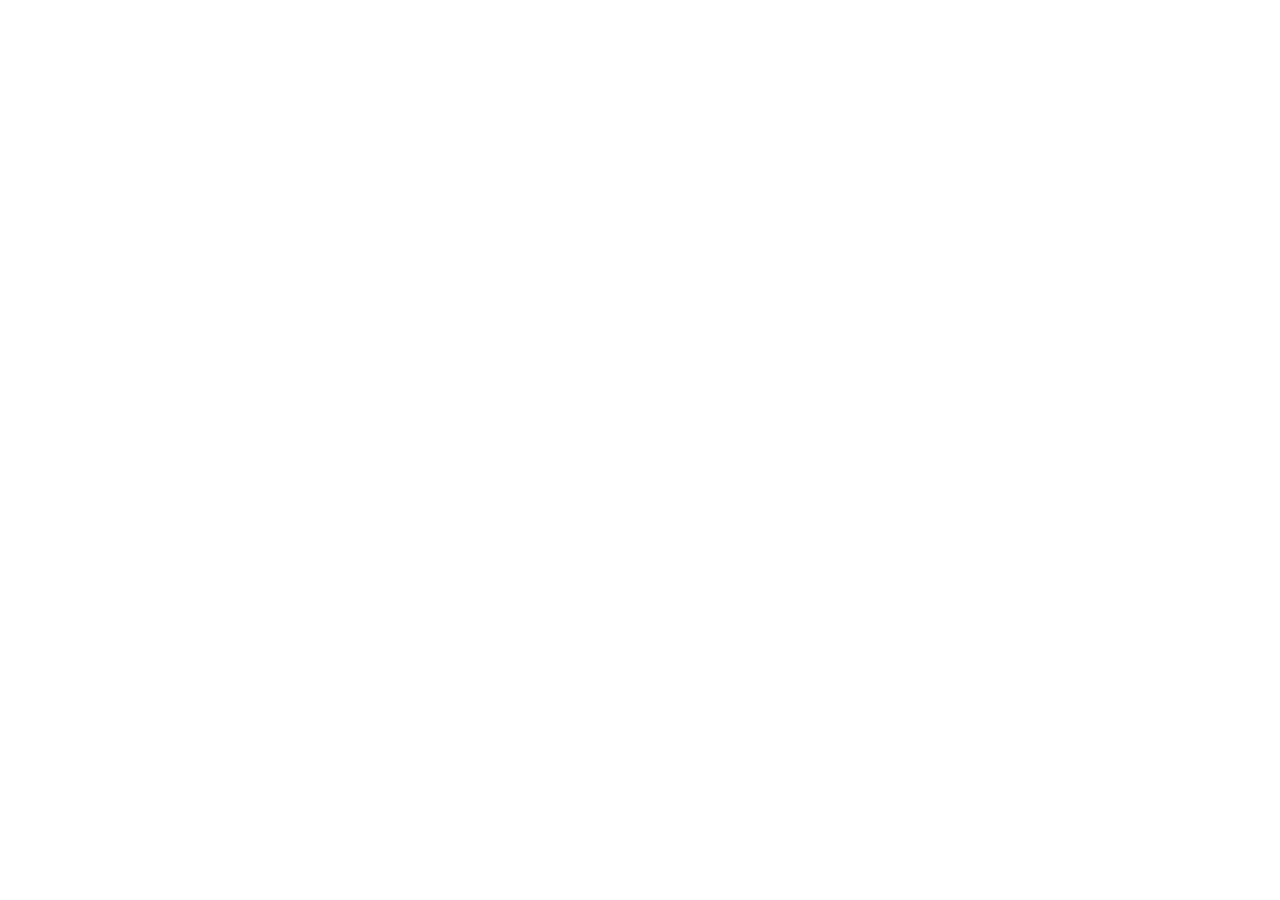
==== commit ed8dcbf7: "Changes Co-authored-by: ozzyfi <191212846+ozzyfi@users.noreply.github.com>" ====
--- a/index.html
+++ b/index.html
@@ -1,721 +1,26 @@
 <!DOCTYPE html>
 <html lang="tr">
-<head>
-<meta http-equiv="refresh" content="0;url=/site.html">
-<meta charset="UTF-8">
-<link rel="icon" type="image/png" href="/favicon.png">
-<meta name="viewport" content="width=device-width, initial-scale=1.0">
-<title>ToolA — Arızadan Kanıtlı Kapanışa</title>
-<meta name="description" content="ToolA, bakım ekiplerinin arızaları teşhis etmesini, sahadan kanıt toplamasını ve her çözümü kurumsal hafızaya dönüştürmesini sağlayan AI saha asistanıdır.">
-<meta property="og:title" content="ToolA — Arızadan Kanıtlı Kapanışa">
-<meta property="og:description" content="Bakım ekipleri için AI saha asistanı. Kaynak referanslı cevap, offline çalışma, teknisyen hafızası.">
-<meta property="og:image" content="https://toola.co/og-image.png">
-<meta property="og:url" content="https://toola.co">
-<meta property="og:type" content="website">
-<meta name="twitter:card" content="summary_large_image">
-<meta name="twitter:title" content="ToolA — Arızadan Kanıtlı Kapanışa">
-<meta name="twitter:description" content="Bakım ekipleri için AI saha asistanı. Kaynak referanslı cevap, offline çalışma, teknisyen hafızası.">
-<meta name="twitter:image" content="https://toola.co/og-image.png">
-<link rel="preconnect" href="https://fonts.googleapis.com">
-<link href="https://fonts.googleapis.com/css2?family=DM+Sans:ital,opsz,wght@0,9..40,300;0,9..40,400;0,9..40,500;0,9..40,600;0,9..40,700&family=Space+Mono:wght@400;700&family=Instrument+Serif:ital@0;1&display=swap" rel="stylesheet">
-<style>
-:root{
-  --ink:#0F1A2E;--orange:#E8601C;--teal:#1A7A6D;
-  --slate:#5A6578;--line:rgba(15,26,46,.06);--card:rgba(255,255,255,.8);
-  --fd:'Instrument Serif',serif;--fb:'DM Sans',sans-serif;--fm:'Space Mono',monospace;
-}
-*,*::before,*::after{margin:0;padding:0;box-sizing:border-box}
-html{scroll-behavior:smooth}
-body{font-family:var(--fb);background:#fff;color:var(--ink);line-height:1.6;overflow-x:hidden}
-.w{max-width:1200px;margin:0 auto;padding:0 3rem;position:relative;z-index:1}
-
-/* NAV */
-nav{position:fixed;top:0;left:0;right:0;z-index:100;backdrop-filter:blur(20px);background:rgba(255,255,255,.9);border-bottom:1px solid var(--line)}
-.ni{max-width:1200px;margin:0 auto;padding:.85rem 3rem;display:flex;justify-content:space-between;align-items:center}
-.logo{display:inline-flex;align-items:center;gap:.55rem;text-decoration:none}.logo svg{flex-shrink:0}
-.logo-text{font-family:var(--fb);font-weight:600;font-size:1.4rem;color:var(--ink);letter-spacing:-.04em}
-.logo img{height:32px;width:auto;object-fit:contain;display:block}
-@media(max-width:600px){.logo img{height:26px}}
-nav ul{list-style:none;display:flex;align-items:center;gap:1.25rem}
-.ncta{background:var(--orange);color:#fff;padding:.65rem 1.5rem;border-radius:7px;font-weight:600;font-size:.95rem;text-decoration:none;transition:all .2s;display:inline-block}.ncta:hover{background:#cf5318}
-
-/* HERO */
-.hero{min-height:100vh;display:flex;align-items:center;padding-top:4rem}
-.hero-inner{text-align:center;max-width:820px;margin:0 auto}
-.hero h1{font-family:var(--fd);font-size:clamp(3.5rem,7.5vw,6.5rem);line-height:1.05;letter-spacing:-.03em;font-weight:400;animation:fu .7s ease .08s both}
-.hero h1 em{font-style:italic;color:var(--orange)}
-.hero-sub{font-size:1.25rem;color:var(--slate);max-width:560px;margin:1.75rem auto 0;line-height:1.8;animation:fu .7s ease .16s both}
-.hero-actions{display:flex;gap:.75rem;justify-content:center;margin-top:2.5rem;animation:fu .7s ease .24s both}
-.bp{background:var(--orange);color:#fff;padding:.9rem 1.8rem;border-radius:7px;text-decoration:none;font-weight:600;font-size:.95rem;transition:all .25s;border:none;cursor:pointer;display:inline-block}.bp:hover{background:#cf5318;transform:translateY(-1px);box-shadow:0 6px 20px rgba(232,96,28,.25)}
-@keyframes fu{from{opacity:0;transform:translateY(20px)}to{opacity:1;transform:translateY(0)}}
-
-/* SOCIAL PROOF */
-.proof{padding:3.5rem 0;border-top:1px solid var(--line)}
-.proof-metrics{display:grid;grid-template-columns:repeat(3,1fr);border:1px solid var(--line);border-radius:14px;overflow:hidden;background:var(--card)}
-.pm{padding:2.5rem 2rem;text-align:center;border-right:1px solid var(--line)}
-.pm:last-child{border-right:none}
-.pm .n{font-family:var(--fm);font-size:2.8rem;font-weight:700;color:var(--teal);line-height:1}
-.pm .t{font-size:1rem;font-weight:600;margin-top:.4rem}
-.pm .d{font-size:.88rem;color:var(--slate);margin-top:.2rem}
-.proof-logos{margin-top:2rem;display:flex;align-items:center;justify-content:center;gap:3.5rem;flex-wrap:wrap}
-.proof-logos span{font-family:var(--fb);font-weight:700;font-size:1.3rem;color:var(--ink);opacity:.55;letter-spacing:.06em;text-transform:uppercase}
-
-/* SECTIONS */
-section{padding:4.5rem 0}
-.stag{font-family:var(--fm);font-size:.7rem;letter-spacing:.14em;text-transform:uppercase;color:var(--orange);margin-bottom:.75rem}
-.st{font-family:var(--fd);font-size:clamp(2rem,4vw,3.2rem);line-height:1.15;letter-spacing:-.015em;font-weight:400;max-width:900px}
-.st em{font-style:italic;color:var(--orange)}
-.sd{font-size:1.12rem;color:var(--slate);max-width:520px;margin-top:.85rem;line-height:1.75}
-
-/* PROBLEM */
-.problem-text{font-size:1.12rem;color:var(--slate);max-width:600px;margin-top:1rem;line-height:1.8}
-
-/* SOLUTION (DARK) */
-.ins{background:var(--ink);color:#F7F5F0;padding:4.5rem 0;position:relative}
-.ins .stag{color:var(--orange)}.ins .st{color:#F7F5F0}.ins .sd{color:rgba(247,245,240,.55)}
-.sol-grid{display:grid;grid-template-columns:1fr 1fr;gap:1.5rem;margin-top:2rem}
-.sol-card{padding:1.75rem;border-radius:12px}
-.sol-card.left{background:rgba(247,245,240,.04);border:1px solid rgba(247,245,240,.06)}
-.sol-card.right{background:rgba(232,96,28,.05);border:1px solid rgba(232,96,28,.08)}
-.sol-card h4{font-family:var(--fm);font-size:.8rem;letter-spacing:.08em;text-transform:uppercase;margin-bottom:.5rem}
-.sol-card.left h4{color:rgba(247,245,240,.5)}.sol-card.right h4{color:var(--orange)}
-.sol-card p{font-size:1rem;color:rgba(247,245,240,.5);line-height:1.7}
-.sol-card ul{list-style:none;margin:0;padding:0}
-.sol-card li{font-size:.95rem;color:rgba(247,245,240,.6);padding:.4rem 0;border-bottom:1px solid rgba(247,245,240,.04)}
-.sol-card li:last-child{border-bottom:none}
-.sol-result{margin-top:1.5rem;padding:1.5rem;background:linear-gradient(135deg,rgba(26,122,109,.06),rgba(232,96,28,.04));border:1px solid rgba(26,122,109,.08);border-radius:10px;text-align:center}
-.sol-result h4{font-family:var(--fd);font-size:1.2rem;color:#F7F5F0;margin-bottom:.25rem}
-.sol-result p{color:rgba(247,245,240,.45);font-size:.9rem}
-
-/* CAPABILITIES — horizontal layout for variety */
-.cap-grid{display:grid;grid-template-columns:1fr 1fr;gap:1.5rem;margin-top:2rem}
-.cap-card{display:flex;gap:1.25rem;align-items:flex-start;padding:1.75rem;border-radius:14px;border:1px solid var(--line);background:var(--card)}
-.cap-icon{width:44px;height:44px;background:rgba(232,96,28,.06);border:1px solid rgba(232,96,28,.1);border-radius:10px;display:flex;align-items:center;justify-content:center;flex-shrink:0}
-.cap-content h3{font-size:1.05rem;font-weight:700;margin-bottom:.25rem}
-.cap-content p{font-size:.92rem;color:var(--slate);line-height:1.6}
-
-/* SECURITY — single row with subtle bg */
-.sec-strip{background:rgba(15,26,46,.02);border-top:1px solid var(--line);border-bottom:1px solid var(--line);padding:4.5rem 0}
-.sec-grid{display:grid;grid-template-columns:repeat(4,1fr);gap:1rem;margin-top:2rem}
-.sec-card{padding:1.5rem;border-radius:12px;background:#fff;border:1px solid var(--line)}
-.sec-icon{width:40px;height:40px;background:var(--ink);border-radius:10px;display:flex;align-items:center;justify-content:center;margin-bottom:.85rem}
-.sec-card h3{font-size:1.05rem;font-weight:700;margin-bottom:.3rem}
-.sec-card p{font-size:.9rem;color:var(--slate);line-height:1.6}
-
-/* CTA */
-.cta{text-align:center;padding:5rem 0}
-.cta .st{margin:0 auto;text-align:center;max-width:600px}
-.cta .sd{margin:.85rem auto 0;text-align:center}
-.cpills{display:flex;gap:3rem;justify-content:center;margin:2rem 0}
-.cpill{text-align:center}
-.cpill .pn{font-family:var(--fm);font-size:1.75rem;font-weight:700;color:var(--teal)}
-.cpill .pl{font-size:.88rem;color:var(--slate)}
-
-/* FOOTER */
-footer{padding:2.5rem 0;border-top:1px solid var(--line)}
-.fi{max-width:1200px;margin:0 auto;padding:0 3rem;display:flex;flex-direction:column;gap:1.1rem}
-.frow{display:flex;justify-content:space-between;align-items:center;gap:1rem}
-.fl{display:flex;align-items:center;gap:.6rem;font-size:.88rem;color:var(--slate)}
-.fr{display:flex;align-items:center;gap:.6rem;font-size:.88rem;color:var(--slate);flex-wrap:wrap}
-.fr svg{display:block}
-.faddr{text-align:center;font-size:.85rem;color:var(--slate);padding-top:1rem;border-top:1px solid var(--line);line-height:1.5}
-.faddr .sep{opacity:.35;margin:0 .55rem}
-footer a{color:var(--slate);text-decoration:none;transition:color .2s}footer a:hover{color:var(--orange)}
-
-
-/* HERO badge/eyebrow */
-.hero-badge{display:inline-block;font-family:var(--fm);font-size:.72rem;letter-spacing:.12em;text-transform:uppercase;color:var(--orange);padding:.4rem .9rem;border:1px solid rgba(232,96,28,.2);border-radius:99px;margin-bottom:1.25rem;animation:fu .7s ease both}
-.hero-eyebrow{font-family:var(--fd);font-size:clamp(2rem,4vw,3rem);line-height:1.05;letter-spacing:-.02em;color:var(--slate);font-style:italic;margin-bottom:.4rem;animation:fu .7s ease .04s both}
-.hero-support{font-size:1rem;color:var(--slate);max-width:560px;margin:1rem auto 0;line-height:1.7;opacity:.85;animation:fu .7s ease .2s both}
-.bs{background:transparent;color:var(--ink);padding:.9rem 1.8rem;border-radius:7px;text-decoration:none;font-weight:600;font-size:.95rem;border:1.5px solid var(--line);display:inline-block;transition:all .25s}
-.bs:hover{border-color:var(--ink)}
-
-/* PROBLEM grid */
-.prob-grid{display:grid;grid-template-columns:1fr 1fr;gap:1rem;margin-top:2rem}
-.prob-card{padding:1.5rem;border:1px solid var(--line);border-radius:12px;background:var(--card)}
-.prob-card h3{font-size:1.05rem;font-weight:700;margin-bottom:.4rem}
-.prob-card p{font-size:.92rem;color:var(--slate);line-height:1.6}
-@media(max-width:600px){.prob-grid{grid-template-columns:1fr}}
-
-/* SOLUTION 3 cols */
-.sol-grid-3{display:grid;grid-template-columns:repeat(3,1fr);gap:1.25rem;margin-top:1.75rem}
-@media(max-width:960px){.sol-grid-3{grid-template-columns:1fr}}
-
-/* HOW */
-.how-grid{display:grid;grid-template-columns:repeat(5,1fr);gap:1rem;margin-top:2rem}
-.how-step{padding:1.5rem;border:1px solid var(--line);border-radius:12px;background:var(--card);position:relative}
-.how-num{font-family:var(--fm);font-size:.8rem;font-weight:700;color:var(--orange);letter-spacing:.08em;margin-bottom:.5rem}
-.how-step h3{font-size:1rem;font-weight:700;margin-bottom:.35rem}
-.how-step p{font-size:.88rem;color:var(--slate);line-height:1.55}
-@media(max-width:960px){.how-grid{grid-template-columns:1fr 1fr}}
-@media(max-width:600px){.how-grid{grid-template-columns:1fr}}
-
-/* CAP 3 cols */
-.cap-grid-3{display:grid;grid-template-columns:repeat(3,1fr);gap:1.25rem;margin-top:2rem}
-@media(max-width:960px){.cap-grid-3{grid-template-columns:1fr 1fr}}
-@media(max-width:600px){.cap-grid-3{grid-template-columns:1fr}}
-
-/* PROOF sectors */
-.proof-sectors{margin-top:1.25rem;text-align:center;font-size:.9rem;color:var(--slate);font-family:var(--fm);letter-spacing:.02em}
-
-/* HERO TWO-COL */
-.hero-inner{text-align:left;max-width:1100px;margin:0 auto;display:grid;grid-template-columns:1fr 1fr;gap:4rem;align-items:center}
-@media(max-width:960px){.hero-inner{grid-template-columns:1fr;text-align:center;gap:2.5rem}}
-.hero-left{}
-.hero h1{font-size:clamp(2.8rem,5.5vw,5rem)}
-.hero .hero-sub,.hero .hero-support{margin-left:0;margin-right:0}
-@media(max-width:960px){.hero .hero-sub,.hero .hero-support{margin-left:auto;margin-right:auto}.hero-actions{justify-content:center}}
-.hero-actions{justify-content:flex-start}
-
-/* MOCKUP */
-.mockup-card{background:#fff;border:1px solid var(--line);border-radius:16px;padding:1.5rem;box-shadow:0 8px 32px rgba(15,26,46,.08)}
-.mockup-title{font-family:var(--fm);font-size:.65rem;letter-spacing:.12em;text-transform:uppercase;color:var(--slate);margin-bottom:1rem;opacity:.6}
-.mockup-row{padding:.75rem 0;border-bottom:1px solid var(--line)}
-.mockup-row:last-child{border-bottom:none}
-.mockup-badge{display:inline-block;font-family:var(--fm);font-size:.6rem;letter-spacing:.1em;text-transform:uppercase;padding:.2rem .55rem;border-radius:99px;margin-bottom:.3rem}
-.mb-kanit{background:rgba(26,122,109,.08);color:var(--teal)}
-.mb-oneri{background:rgba(232,96,28,.08);color:var(--orange)}
-.mb-kapanis{background:rgba(15,26,46,.06);color:var(--slate)}
-.mb-hafiza{background:rgba(232,96,28,.1);color:var(--orange);font-weight:700}
-.mockup-label{font-family:var(--fm);font-size:.68rem;color:var(--slate);opacity:.55;display:block;margin-bottom:.15rem}
-.mockup-val{font-size:.88rem;color:var(--ink);line-height:1.5;font-weight:500}
-.mockup-val.highlight{color:var(--orange)}
-.mockup-source{font-size:.75rem;color:var(--slate);opacity:.6;margin-top:.2rem}
-
-/* MEMORY CARD */
-.memory-card{background:#fff;border:1px solid var(--line);border-radius:14px;padding:1.5rem;font-size:.88rem;color:var(--ink)}
-.memory-card h4{font-family:var(--fm);font-size:.7rem;letter-spacing:.1em;text-transform:uppercase;color:var(--orange);margin-bottom:1rem}
-.memory-row{display:flex;gap:.75rem;padding:.5rem 0;border-bottom:1px solid var(--line);align-items:baseline}
-.memory-row:last-child{border-bottom:none}
-.memory-label{font-family:var(--fm);font-size:.62rem;letter-spacing:.08em;text-transform:uppercase;color:var(--slate);min-width:90px;opacity:.6;flex-shrink:0}
-.memory-val{color:var(--ink);line-height:1.5}
-.memory-val.red{color:var(--orange);font-weight:600}
-
-/* EXPERT SECTION GRID */
-.expert-grid{display:grid;grid-template-columns:1fr 1fr;gap:3rem;align-items:start;margin-top:2rem}
-@media(max-width:960px){.expert-grid{grid-template-columns:1fr}}
-
-/* PROOF ecosystem */
-.ecosystem-title{font-family:var(--fm);font-size:.7rem;letter-spacing:.12em;text-transform:uppercase;color:var(--slate);opacity:.5;text-align:center;margin-bottom:1.25rem;margin-top:2rem}
-
-/* CARD HOVER — birleşik etkileşim */
-.prob-card,.cap-card,.sec-card,.how-step,.sol-card{transition:transform .2s ease,border-color .2s ease,box-shadow .2s ease}
-.prob-card:hover,.cap-card:hover,.sec-card:hover,.how-step:hover{transform:translateY(-2px);border-color:rgba(232,96,28,.25);box-shadow:0 8px 24px rgba(15,26,46,.06)}
-
-/* HOW grid kademeli */
-@media(max-width:1099px){.how-grid{grid-template-columns:repeat(3,1fr)}}
-@media(max-width:759px){.how-grid{grid-template-columns:repeat(2,1fr)}}
-@media(max-width:559px){.how-grid{grid-template-columns:1fr}}
-
-/* CTA dikey ritim tutarlılığı */
-.cta{padding:4.5rem 0}
-
-/* EXPERT grid orta breakpoint */
-@media(max-width:1199px) and (min-width:961px){.expert-grid{gap:2rem}}
-
-/* RESPONSIVE */
-@media(max-width:960px){
-  .w{padding:0 2rem}.ni{padding:.85rem 2rem}.fi{padding:0 2rem}
-  .sol-grid,.cap-grid{grid-template-columns:1fr}
-  .sec-grid{grid-template-columns:1fr 1fr}
-  .proof-metrics{grid-template-columns:1fr}
-  .pm{border-right:none;border-bottom:1px solid var(--line);padding:2rem 1.5rem}.pm:last-child{border-bottom:none}
-}
-@media(max-width:720px){
-  /* Nav: Güvenlik linkini gizle, Teknisyenler/Yöneticiler/EN/CTA kalsın */
-  nav ul li.nav-hide-mobile{display:none}
-  nav ul{gap:.7rem}
-  nav ul a[data-i18n="nav-tech"],nav ul a[data-i18n="nav-mgr"]{font-size:.82rem}
-}
-@media(max-width:600px){
-  .w{padding:0 1.5rem}.ni{padding:.85rem 1.5rem}.fi{padding:0 1.5rem}
-  section,.ins,.sec-strip,.cta,.proof{padding:3rem 0}
-  .hero{padding-top:5rem}
-  .hero-actions{flex-direction:column;align-items:center}
-  .hero-badge{font-size:.66rem;padding:.35rem .75rem}
-  .sec-grid{grid-template-columns:1fr}
-  .cpills{flex-direction:column;gap:1rem}
-  .frow{flex-direction:column;gap:1rem;text-align:center}
-  .fr{flex-direction:column;gap:.65rem}
-  .fr > span[style*="opacity:.25"]{display:none}
-  .faddr .sep{display:block;height:.2rem;margin:.15rem 0;opacity:0}
-
-  .proof-logos{gap:2rem}
-}
-
-/* MODAL */
-.modal-overlay{display:none;position:fixed;inset:0;background:rgba(15,26,46,.5);backdrop-filter:blur(6px);z-index:200;align-items:center;justify-content:center}
-.modal-overlay.active{display:flex}
-.modal-box{background:#fff;border-radius:16px;padding:2.5rem;max-width:460px;width:90%;position:relative;box-shadow:0 24px 64px rgba(15,26,46,.15);animation:modalIn .25s ease}
-@keyframes modalIn{from{opacity:0;transform:translateY(12px) scale(.98)}to{opacity:1;transform:none}}
-.modal-close{position:absolute;top:1rem;right:1.25rem;background:none;border:none;font-size:1.5rem;color:var(--slate);cursor:pointer;line-height:1;padding:.25rem;transition:color .2s}.modal-close:hover{color:var(--ink)}
-.modal-tag{font-family:var(--fm);font-size:.65rem;letter-spacing:.12em;text-transform:uppercase;color:var(--orange);margin-bottom:.5rem;display:flex;align-items:center;gap:.5rem}.modal-tag::before{content:'';width:16px;height:2px;background:var(--orange);display:inline-block}
-.modal-title{font-family:var(--fd);font-size:1.75rem;font-weight:400;margin-bottom:.35rem}
-.modal-desc{font-size:.9rem;color:var(--slate);margin-bottom:1.5rem}
-.modal-field{margin-bottom:1rem}
-.modal-field label{display:block;font-size:.82rem;font-weight:600;margin-bottom:.3rem}
-.modal-field input{width:100%;padding:.75rem 1rem;border:1.5px solid var(--line);border-radius:8px;font-family:var(--fb);font-size:.92rem;color:var(--ink);background:#fff;transition:border-color .2s;outline:none}
-.modal-field input:focus{border-color:var(--orange)}
-.modal-field input::placeholder{color:rgba(90,101,120,.4)}
-.modal-submit{width:100%;padding:.9rem;background:var(--orange);color:#fff;border:none;border-radius:8px;font-family:var(--fb);font-size:.95rem;font-weight:600;cursor:pointer;transition:background .2s;margin-top:.5rem}.modal-submit:hover{background:#cf5318}
-.modal-success{display:none;text-align:center;font-size:.88rem;color:var(--teal);margin-top:1rem;font-weight:500}
-
-.lang-btn{background:none;border:none;color:var(--ink);font-family:var(--fm);font-size:1.05rem;letter-spacing:.03em;padding:0;cursor:pointer;transition:color .2s;font-weight:600;opacity:.7}
-.lang-btn:hover{opacity:1}
-</style>
-</head>
-<body>
-
-<nav><div class="ni">
-  <a class="logo" href="/site.html"><img src="/toola-logo.png" alt="ToolA"/></a>
-  <ul>
-    <li><a href="/site.html" data-i18n="nav-tech" style="color:var(--ink);text-decoration:none;font-size:.95rem;font-weight:500;opacity:1">Teknisyenler için</a></li>
-    <li><a href="/managers.html" data-i18n="nav-mgr" style="color:var(--ink);text-decoration:none;font-size:.95rem;font-weight:500;opacity:.75">Yöneticiler için</a></li>
-    
-    <li><button class="lang-btn" onclick="toggleLang()">EN</button></li>
-    <li><a href="javascript:void(0)" onclick="openModal()" class="ncta" data-i18n="nav-cta">Pilot Başlat</a></li>
-  </ul>
-</div></nav>
-
-<!-- 1. HERO -->
-<section class="hero">
-  <div class="hero-inner">
-    <div class="hero-left">
-      <div class="hero-eyebrow" data-i18n="hero-eyebrow">Sahanın hafızası.</div>
-      <h1 data-i18n="hero-title">Arızadan <em>kanıtlı kapanışa.</em></h1>
-      <p class="hero-sub" data-i18n="hero-sub">ToolA, saha ekiplerinin test, bakım, kurulum ve onarım işlerini daha hızlı teşhis edip kanıtlı şekilde kapatmasını sağlar.</p>
-      <p class="hero-support" data-i18n="hero-support">Teknik dokümanları, saha kanıtlarını ve teknisyen bilgisini birleştirerek her işi tekrar kullanılabilir kurumsal hafızaya dönüştürür.</p>
-      <div class="hero-actions">
-        <a href="javascript:void(0)" onclick="openModal()" class="bp" data-i18n="hero-btn">6 Haftalık Pilot Başlat →</a>
-        <a href="#how" class="bs" data-i18n="hero-btn2">Pilot Akışını Gör</a>
-      </div>
-    </div>
-    <div class="hero-right">
-      <div class="mockup-card">
-        <div class="mockup-title" data-i18n="mock-title">Canlı İş Akışı</div>
-        <div class="mockup-row">
-          <span class="mockup-label" data-i18n="mock-l-1">İş emri</span>
-          <div class="mockup-val" data-i18n="mock-v-1">Pompa P-204 yüksek ses yapıyor.</div>
-        </div>
-        <div class="mockup-row">
-          <span class="mockup-badge mb-kanit" data-i18n="mock-b-kanit">Kanıt</span>
-          <div class="mockup-val" data-i18n="mock-v-kanit">Ses kaydı · Fotoğraf · Ölçüm</div>
-        </div>
-        <div class="mockup-row">
-          <span class="mockup-badge mb-oneri" data-i18n="mock-b-oneri">ToolA önerisi</span>
-          <div class="mockup-val" data-i18n="mock-v-oneri">Önce kaplin hizasını kontrol edin.</div>
-          <div class="mockup-source" data-i18n="mock-v-source">Bakım kılavuzu s.42 · İş emri #1842</div>
-        </div>
-        <div class="mockup-row">
-          <span class="mockup-badge mb-kapanis" data-i18n="mock-b-kapanis">Kapanış</span>
-          <div class="mockup-val" data-i18n="mock-v-kapanis">Kaplin hizalandı. Ses kesildi.</div>
-        </div>
-        <div class="mockup-row">
-          <span class="mockup-badge mb-hafiza" data-i18n="mock-b-hafiza">Hafıza</span>
-          <div class="mockup-val highlight" data-i18n="mock-v-hafiza">P-204'te yüksek ses varsa önce kaplin hizası kontrol edilmeli.</div>
-        </div>
-      </div>
-    </div>
-  </div>
-</section>
-
-<!-- 2. METRIKLER + REFERANSLAR -->
-<div class="proof">
-  <div class="w">
-    <div class="proof-metrics">
-      <div class="pm"><div class="n">&lt;60s</div><div class="t" data-i18n="pm-t-1">Kaynak Referanslı Cevap</div><div class="d" data-i18n="pm-d-1">Eskiden 15–20 dakika doküman arama</div></div>
-      <div class="pm"><div class="n" data-i18n="pm-n-2">%30–50</div><div class="t" data-i18n="pm-t-2">Duruş Süresi Azalması</div><div class="d" data-i18n="pm-d-2">Daha hızlı teşhis, daha az tekrar</div></div>
-      <div class="pm"><div class="n" data-i18n="pm-n-3">−%40</div><div class="t" data-i18n="pm-t-3">Gereksiz Parça Değişimi</div><div class="d" data-i18n="pm-d-3">Kanıta dayalı teşhis, doğru müdahale</div></div>
-    </div>
-    <div class="ecosystem-title" data-i18n="eco-title">Ekosistem ve programlar</div>
-    <div class="proof-logos">
-      <span>İTÜ Çekirdek</span>
-      <span>EIT DIGITAL</span>
-      <span>HAVELSAN JetCube</span>
-      <span>QSTP INCUBATION</span>
-    </div>
-    
-  </div>
-</div>
-
-<!-- 3. PROBLEM -->
-<section id="problem"><div class="w">
-  <h2 class="st" data-i18n="prob-title">Tecrübeli teknisyen gider, <em>bilgi de gider.</em></h2>
-  <p class="problem-text" data-i18n="prob-text">Tecrübeli teknisyenler cevabı çoğu zaman dokümanda aramaz. Sesi, titreşimi, hata kodunu, ekipmanın geçmişini ve daha önce neyin işe yaradığını bilir.</p>
-  <p class="problem-text" data-i18n="prob-text2">Ama bu bilgi genellikle ERP'de, iş emrinde veya dokümanda yaşamaz. Teknisyen ekipten ayrıldığında kurum aynı arızayı yeniden öğrenmek zorunda kalır.</p>
-  <div class="prob-grid">
-    <div class="prob-card"><h3 data-i18n="prob-c1-h">Bilgi dağınık</h3><p data-i18n="prob-c1-p">Dokümanlar, iş emirleri, WhatsApp mesajları ve teknisyen notları farklı yerlerde kalır.</p></div>
-    <div class="prob-card"><h3 data-i18n="prob-c2-h">Kapanışlar eksik</h3><p data-i18n="prob-c2-p">Kök neden, kanıt, yapılan işlem ve sonuç çoğu zaman net kaydedilmez.</p></div>
-    <div class="prob-card"><h3 data-i18n="prob-c3-h">Teknisyen bilgisi kaybolur</h3><p data-i18n="prob-c3-p">Tecrübeli teknisyenin pratik çözümü kurumsal hafızaya dönüşmez.</p></div>
-    <div class="prob-card"><h3 data-i18n="prob-c4-h">Aynı arıza tekrar öğrenilir</h3><p data-i18n="prob-c4-p">Benzer arızalar her seferinde sıfırdan araştırılır.</p></div>
-  </div>
-</div></section>
-
-<!-- 4. ÇÖZÜM (KOYU) -->
-<section class="ins" id="solution"><div class="w">
-  <div class="expert-grid">
-    <div>
-      <h2 class="st" data-i18n="sol-title">Teknisyen çözer. <em>ToolA öğrenir.</em></h2>
-      <p class="sd" data-i18n="sol-desc">Tecrübeli teknisyen arızayı dokümana bakmadan çözebilir. ToolA; sesli not, fotoğraf, ölçüm ve kapanış kayıtlarından bu çözümü yakalar.</p>
-      <p class="sd" data-i18n="sol-desc2">Belirtiyi, kök nedeni, müdahaleyi ve sonucu yapılandırarak kurumsal hafızaya dönüştürür.</p>
-      <div class="sol-result">
-        <h4 data-i18n="sol-highlight">Bugün en deneyimli teknisyeninizin bildiği şey, yarın tüm ekibin kullanımında olur.</h4>
-      </div>
-    </div>
-    <div class="memory-card">
-      <h4 data-i18n="mem-card-title">Örnek saha hafızası</h4>
-      <div class="memory-row"><span class="memory-label" data-i18n="mem-l-eq">Ekipman</span><span class="memory-val" data-i18n="mem-v-eq">Pompa P-204</span></div>
-      <div class="memory-row"><span class="memory-label" data-i18n="mem-l-sym">Belirti</span><span class="memory-val" data-i18n="mem-v-sym">Yüksek ses / titreşim</span></div>
-      <div class="memory-row"><span class="memory-label" data-i18n="mem-l-ev">Kanıt</span><span class="memory-val" data-i18n="mem-v-ev">Ses kaydı + fotoğraf</span></div>
-      <div class="memory-row"><span class="memory-label" data-i18n="mem-l-est">İlk tahmin</span><span class="memory-val" data-i18n="mem-v-est">Rulman arızası</span></div>
-      <div class="memory-row"><span class="memory-label" data-i18n="mem-l-rc">Gerçek neden</span><span class="memory-val red" data-i18n="mem-v-rc">Kaplin hizasızlığı</span></div>
-      <div class="memory-row"><span class="memory-label" data-i18n="mem-l-act">Müdahale</span><span class="memory-val" data-i18n="mem-v-act">Kaplin hizalandı</span></div>
-      <div class="memory-row"><span class="memory-label" data-i18n="mem-l-res">Sonuç</span><span class="memory-val" data-i18n="mem-v-res">Ses kesildi</span></div>
-      <div class="memory-row"><span class="memory-label" data-i18n="mem-l-mem">Hafıza</span><span class="memory-val" data-i18n="mem-v-mem">Bu ekipmanda yüksek ses varsa önce kaplin hizası kontrol edilmeli.</span></div>
-      <div class="memory-row"><span class="memory-label" data-i18n="mem-l-src">Kaynak</span><span class="memory-val" data-i18n="mem-v-src">İş emri #1842 · Bakım kılavuzu s.42</span></div>
-    </div>
-  </div>
-  <h3 class="st" style="font-size:clamp(1.5rem,2.8vw,2.2rem);margin-top:3rem;color:#F7F5F0" data-i18n="mem-title">Doküman, saha kanıtı ve teknisyen deneyimi <em>tek hafızada</em> birleşir.</h3>
-  <p class="sd" data-i18n="mem-sub">ToolA; dokümanları, saha kanıtlarını ve uzman teknisyen bilgisini aynı operasyon hafızasında birleştirir.</p>
-  <div class="sol-grid-3">
-    <div class="sol-card left">
-      <h4 data-i18n="sol-h-1">Teknik Dokümanlar</h4>
-      <ul>
-        <li data-i18n="sol-li-1">OEM kılavuzları</li>
-        <li data-i18n="sol-li-2">Servis prosedürleri</li>
-        <li data-i18n="sol-li-3">Parça katalogları</li>
-        <li data-i18n="sol-li-4">HSE dokümanları</li>
-      </ul>
-    </div>
-    <div class="sol-card left">
-      <h4 data-i18n="sol-h-2">Saha Kanıtı</h4>
-      <ul>
-        <li data-i18n="sol-li-5">Fotoğraf / video</li>
-        <li data-i18n="sol-li-6">Ses kaydı</li>
-        <li data-i18n="sol-li-7">Hata kodu</li>
-        <li data-i18n="sol-li-8">Ölçüm / sensör verisi</li>
-      </ul>
-    </div>
-    <div class="sol-card right">
-      <h4 data-i18n="sol-h-3">Teknisyen Deneyimi</h4>
-      <ul>
-        <li data-i18n="sol-li-10">Geçmiş çözümler</li>
-        <li data-i18n="sol-li-11">Kapanış notları</li>
-        <li data-i18n="sol-li-13">Kök nedenler</li>
-        <li data-i18n="sol-li-14">Tekrar eden arıza örüntüleri</li>
-      </ul>
-    </div>
-  </div>
-</div></section>
-
-<!-- 5. NASIL ÇALIŞIR -->
-<section id="how"><div class="w">
-  <h2 class="st" data-i18n="how-title">Arızadan kanıtlı kapanışa, <em>tek akış.</em></h2>
-  <div class="how-grid">
-    <div class="how-step"><div class="how-num">01</div><h3 data-i18n="how-h-1">Arıza gelir</h3><p data-i18n="how-p-1">İş emri, WhatsApp mesajı, mobil uygulama veya ERP üzerinden görev düşer.</p></div>
-    <div class="how-step"><div class="how-num">02</div><h3 data-i18n="how-h-2">Kanıt toplanır</h3><p data-i18n="how-p-2">Teknisyen fotoğraf, sesli not, hata kodu, ölçüm veya kısa gözlem ekler.</p></div>
-    <div class="how-step"><div class="how-num">03</div><h3 data-i18n="how-h-3">ToolA teşhis önerir</h3><p data-i18n="how-p-3">Dokümanlar, geçmiş iş emirleri ve benzer saha vakalarından kaynaklı cevap verir.</p></div>
-    <div class="how-step"><div class="how-num">04</div><h3 data-i18n="how-h-4">Teknisyen müdahale eder</h3><p data-i18n="how-p-4">Yapılan işlem, kullanılan parça ve sonuç kayıt altına alınır.</p></div>
-    <div class="how-step"><div class="how-num">05</div><h3 data-i18n="how-h-5">Kapanış hafızaya dönüşür</h3><p data-i18n="how-p-5">Belirti, kök neden, çözüm ve kanıtlar bir sonraki vaka için kullanılabilir hale gelir.</p></div>
-  </div>
-</div></section>
-
-<!-- 6. YETENEKLER -->
-<section id="capabilities" class="product-section"><a id="product"></a><div class="w">
-  <h2 class="st" data-i18n="cap-title">Sahada işi bitiren <em>AI akışı.</em></h2>
-  <div class="cap-grid-3">
-    <div class="cap-card">
-      <div class="cap-icon"><svg width="20" height="20" viewBox="0 0 24 24" fill="none" stroke="#E8601C" stroke-width="1.8" stroke-linecap="round" stroke-linejoin="round"><circle cx="11" cy="11" r="8"/><path d="M21 21l-4.35-4.35"/></svg></div>
-      <div class="cap-content"><h3 data-i18n="cap-h-1">Kaynak Referanslı Teşhis</h3><p data-i18n="cap-p-1">Dokümanlar, geçmiş vakalar ve saha kanıtlarından kaynak referanslı öneriler.</p></div>
-    </div>
-    <div class="cap-card">
-      <div class="cap-icon"><svg width="20" height="20" viewBox="0 0 24 24" fill="none" stroke="#E8601C" stroke-width="1.8" stroke-linecap="round" stroke-linejoin="round"><rect x="3" y="3" width="18" height="18" rx="2"/><circle cx="12" cy="13" r="3"/><path d="M9 3v2h6V3"/></svg></div>
-      <div class="cap-content"><h3 data-i18n="cap-h-2">Kanıt Yakalama</h3><p data-i18n="cap-p-2">Fotoğraf, ses, hata kodu ve ölçümler iş kaydına bağlanır.</p></div>
-    </div>
-    <div class="cap-card">
-      <div class="cap-icon"><svg width="20" height="20" viewBox="0 0 24 24" fill="none" stroke="#E8601C" stroke-width="1.8" stroke-linecap="round" stroke-linejoin="round"><polyline points="20 6 9 17 4 12"/></svg></div>
-      <div class="cap-content"><h3 data-i18n="cap-h-3">Akıllı Kapanış</h3><p data-i18n="cap-p-3">Teknisyen konuşur; ToolA kapanış kaydını yapılandırır.</p></div>
-    </div>
-    <div class="cap-card">
-      <div class="cap-icon"><svg width="20" height="20" viewBox="0 0 24 24" fill="none" stroke="#E8601C" stroke-width="1.8" stroke-linecap="round" stroke-linejoin="round"><path d="M20 21v-2a4 4 0 0 0-4-4H8a4 4 0 0 0-4 4v2"/><circle cx="12" cy="7" r="4"/></svg></div>
-      <div class="cap-content"><h3 data-i18n="cap-h-4">Teknisyen Hafızası</h3><p data-i18n="cap-p-4">Onaylanan çözümler kurumsal hafızaya eklenir.</p></div>
-    </div>
-    <div class="cap-card">
-      <div class="cap-icon"><svg width="20" height="20" viewBox="0 0 24 24" fill="none" stroke="#E8601C" stroke-width="1.8" stroke-linecap="round" stroke-linejoin="round"><path d="M1 1l22 22"/><path d="M16.72 11.06A10.94 10.94 0 0 1 19 12.55"/><path d="M5 12.55a10.94 10.94 0 0 1 5.17-2.39"/><path d="M10.71 5.05A16 16 0 0 1 22.58 9"/><path d="M1.42 9a15.91 15.91 0 0 1 4.7-2.88"/><path d="M8.53 16.11a6 6 0 0 1 6.95 0"/><line x1="12" y1="20" x2="12.01" y2="20"/></svg></div>
-      <div class="cap-content"><h3 data-i18n="cap-h-5">Offline Çalışma</h3><p data-i18n="cap-p-5">Saha ve yüksek güvenlikli ortamlarda internet olmadan çalışabilir.</p></div>
-    </div>
-    <div class="cap-card">
-      <div class="cap-icon"><svg width="20" height="20" viewBox="0 0 24 24" fill="none" stroke="#E8601C" stroke-width="1.8" stroke-linecap="round" stroke-linejoin="round"><ellipse cx="12" cy="5" rx="9" ry="3"/><path d="M3 5v14a9 3 0 0 0 18 0V5"/><path d="M3 12a9 3 0 0 0 18 0"/></svg></div>
-      <div class="cap-content"><h3 data-i18n="cap-h-6">ERP Entegrasyonu</h3><p data-i18n="cap-p-6">SAP, Maximo veya mevcut iş emri sistemlerine entegre edilebilir.</p></div>
-    </div>
-  </div>
-</div></section>
-
-<!-- 6. GÜVENLİK -->
-<section class="sec-strip" id="security"><div class="w">
-  <h2 class="st" data-i18n="sec-title">Veriniz altyapınızdan <em>asla çıkmaz.</em></h2>
-  <p class="sd" data-i18n="sec-desc">ToolA; veri güvenliği, denetlenebilirlik ve offline çalışma gerektiren saha operasyonları için tasarlanır.</p>
-  <div class="sec-grid">
-    <div class="sec-card"><div class="sec-icon"><svg width="18" height="18" viewBox="0 0 24 24" fill="none" stroke="#F7F5F0" stroke-width="1.8" stroke-linecap="round" stroke-linejoin="round"><rect x="3" y="11" width="18" height="11" rx="2"/><path d="M7 11V7a5 5 0 0 1 10 0v4"/></svg></div><h3 data-i18n="sec-h-1">Tam İzole Mimari</h3><p data-i18n="sec-p-1">Air-gapped ağlarda çalışır. Sıfır dış veri iletimi.</p></div>
-    <div class="sec-card"><div class="sec-icon"><svg width="18" height="18" viewBox="0 0 24 24" fill="none" stroke="#F7F5F0" stroke-width="1.8" stroke-linecap="round" stroke-linejoin="round"><path d="M21 2l-2 2m-7.61 7.61a5.5 5.5 0 1 1-7.778 7.778 5.5 5.5 0 0 1 7.777-7.777zm0 0L15.5 7.5m0 0l3 3L22 7l-3-3m-3.5 3.5L19 4"/></svg></div><h3 data-i18n="sec-h-2">Kurumsal Güvenlik</h3><p data-i18n="sec-p-2">Şifreleme, rol bazlı erişim ve müşteri kontrollü güvenlik seçenekleriyle tasarlanır.</p></div>
-    <div class="sec-card"><div class="sec-icon"><svg width="18" height="18" viewBox="0 0 24 24" fill="none" stroke="#F7F5F0" stroke-width="1.8" stroke-linecap="round" stroke-linejoin="round"><path d="M14 2H6a2 2 0 0 0-2 2v16a2 2 0 0 0 2 2h12a2 2 0 0 0 2-2V8z"/><polyline points="14 2 14 8 20 8"/><line x1="16" y1="13" x2="8" y2="13"/><line x1="16" y1="17" x2="8" y2="17"/></svg></div><h3 data-i18n="sec-h-3">Kaynak Gösterimi</h3><p data-i18n="sec-p-3">Her yanıt kaynak sayfa, doküman, geçmiş iş veya saha kanıtını referans gösterir.</p></div>
-    <div class="sec-card"><div class="sec-icon"><svg width="18" height="18" viewBox="0 0 24 24" fill="none" stroke="#F7F5F0" stroke-width="1.8" stroke-linecap="round" stroke-linejoin="round"><path d="M9 11l3 3L22 4"/><path d="M21 12v7a2 2 0 0 1-2 2H5a2 2 0 0 1-2-2V5a2 2 0 0 1 2-2h11"/></svg></div><h3 data-i18n="sec-h-4">Denetlenebilir Hafıza</h3><p data-i18n="sec-p-4">Hangi veriden hangi cevap üretildiği ve hangi teknisyen tarafından onaylandığı kayıt altında kalır.</p></div>
-  </div>
-</div></section>
-
-<!-- 7. CTA -->
-<section class="cta" id="pilot"><div class="w">
-  <h2 class="st" data-i18n="cta-title">6 haftada gerçek sahada <em>kanıtlayın.</em></h2>
-  <p class="sd" data-i18n="cta-desc">Bir ekip, birkaç bakım senaryosu ve kendi dokümanlarınızla ToolA'yı sahada test edin.</p>
-  <p class="sd" data-i18n="cta-desc2">Pilot sonunda kaynaklı cevap süresi, kapanış kalitesi, tekrar eden arızalar ve gereksiz müdahale riskini birlikte ölçelim.</p>
-  <div class="cpills">
-    <div class="cpill"><div class="pn">5–10</div><div class="pl" data-i18n="cta-pl-1">Teknisyen</div></div>
-    <div class="cpill"><div class="pn">2–3</div><div class="pl" data-i18n="cta-pl-2">Bakım Senaryosu</div></div>
-    <div class="cpill"><div class="pn">200–500</div><div class="pl" data-i18n="cta-pl-3">Sayfa Doküman</div></div>
-    <div class="cpill"><div class="pn">6</div><div class="pl" data-i18n="cta-pl-4">Hafta</div></div>
-    <div class="cpill"><div class="pn">1</div><div class="pl" data-i18n="cta-pl-5">Pilot Etki Raporu</div></div>
-  </div>
-  <a href="javascript:void(0)" onclick="openModal()" class="bp" data-i18n="cta-btn">6 Haftalık Pilot Başlat →</a>
-</div></section>
-
-<!-- 8. FOOTER -->
-<footer><div class="fi">
-  <div class="frow">
-    <div class="fl">
-      <a class="logo" href="#"><img src="/toola-logo.png" alt="ToolA" style="height:28px;width:auto;object-fit:contain"/></a>
-      <span style="opacity:.25">·</span>
-      <span style="color:var(--slate);font-size:1rem" data-i18n="footer-tagline">Sahanın hafızası.</span>
-    </div>
-    <div class="fr">
-      <a href="https://www.linkedin.com/company/toolanet/" target="_blank" aria-label="LinkedIn"><svg width="18" height="18" viewBox="0 0 24 24" fill="none" stroke="var(--slate)" stroke-width="1.8" stroke-linecap="round" stroke-linejoin="round"><path d="M16 8a6 6 0 0 1 6 6v7h-4v-7a2 2 0 0 0-2-2 2 2 0 0 0-2 2v7h-4v-7a6 6 0 0 1 6-6z"/><rect x="2" y="9" width="4" height="12"/><circle cx="4" cy="4" r="2"/></svg></a>
-      <a href="https://www.instagram.com/toolanet/" target="_blank" aria-label="Instagram"><svg width="18" height="18" viewBox="0 0 24 24" fill="none" stroke="var(--slate)" stroke-width="1.8" stroke-linecap="round" stroke-linejoin="round"><rect x="2" y="2" width="20" height="20" rx="5"/><path d="M16 11.37A4 4 0 1 1 12.63 8 4 4 0 0 1 16 11.37z"/><line x1="17.5" y1="6.5" x2="17.51" y2="6.5"/></svg></a>
-      <span style="opacity:.25;margin:0 .3rem">·</span>
-      <a href="mailto:info@toola.net">info@toola.net</a>
-    </div>
-  </div>
-  <div class="faddr">
-    <span>QSTP, Doha, Qatar</span><span class="sep">·</span><span>Teknopark İstanbul, İstanbul, Türkiye</span>
-  </div>
-</div></footer>
-
-
-<!-- MODAL -->
-<div class="modal-overlay" id="modal" onclick="if(event.target===this)closeModal()">
-  <div class="modal-box">
-    <button class="modal-close" onclick="closeModal()">&times;</button>
-    <div class="modal-tag" data-i18n="modal-tag">— 6 HAFTALIK PİLOT</div>
-    <h2 class="modal-title" data-i18n="modal-title">Pilotunuzu Başlatın</h2>
-    <p class="modal-desc" data-i18n="modal-desc">24 saat içinde size dönüş yapacağız.</p>
-    <div class="modal-field">
-      <label data-i18n="modal-l-1">Ad Soyad</label>
-      <input type="text" placeholder="Ahmet Yılmaz" id="f-name" data-i18n="ph-name">
-    </div>
-    <div class="modal-field">
-      <label data-i18n="modal-l-2">Şirket</label>
-      <input type="text" placeholder="Şirket adı" id="f-company" data-i18n="ph-company">
-    </div>
-    <div class="modal-field">
-      <label data-i18n="modal-l-3">Telefon</label>
-      <input type="tel" placeholder="+90 5xx xxx xx xx" id="f-phone" data-i18n="ph-phone">
-    </div>
-    <div class="modal-field">
-      <label data-i18n="modal-l-4">E-posta</label>
-      <input type="email" placeholder="email@sirket.com" id="f-email" data-i18n="ph-email">
-    </div>
-    <button class="modal-submit" id="submit-btn" onclick="submitForm()" data-i18n="modal-btn">Pilot Talebi Gönder →</button>
-    <p class="modal-success" id="success-msg" data-i18n="modal-success">Talebiniz alındı. En kısa sürede dönüş yapacağız.</p>
-  </div>
-</div>
-
-<script>
-/* === LANGUAGE === */
-var currentLang='tr';
-var T={
-'nav-cta':{tr:'Pilot Başlat',en:'Start Pilot'},
-'nav-tech':{tr:'Teknisyenler için',en:'For Technicians'},
-'nav-mgr':{tr:'Yöneticiler için',en:'For Managers'},
-'nav-sec':{tr:'Güvenlik',en:'Security'},
-
-'hero-eyebrow':{tr:'Sahanın hafızası.',en:'The memory of the field.'},
-'hero-title':{tr:'Arızadan <em>kanıtlı kapanışa.</em>',en:'From fault to <em>verified close.</em>'},
-'hero-sub':{tr:'ToolA, saha ekiplerinin test, bakım, kurulum ve onarım işlerini daha hızlı teşhis edip kanıtlı şekilde kapatmasını sağlar.',en:'ToolA helps technicians diagnose faults faster, capture field evidence, and turn every fix into company memory.'},
-'hero-support':{tr:'Teknik dokümanları, saha kanıtlarını ve teknisyen bilgisini birleştirerek her işi tekrar kullanılabilir kurumsal hafızaya dönüştürür.',en:'Source-referenced answers, offline operation, expert know-how captured from every job.'},
-'hero-btn':{tr:'6 Haftalık Pilot Başlat →',en:'Start 6-Week Pilot →'},
-'hero-btn2':{tr:'Pilot Akışını Gör',en:'See Pilot Flow'},
-'mock-title':{tr:'Canlı İş Akışı',en:'Live Work Flow'},
-'mock-l-1':{tr:'İş emri',en:'Work order'},
-'mock-v-1':{tr:'Pompa P-204 yüksek ses yapıyor.',en:'Pump P-204 making excessive noise.'},
-'mock-b-kanit':{tr:'Kanıt',en:'Evidence'},
-'mock-v-kanit':{tr:'Ses kaydı · Fotoğraf · Ölçüm',en:'Audio · Photo · Measurement'},
-'mock-b-oneri':{tr:'ToolA önerisi',en:'ToolA suggestion'},
-'mock-v-oneri':{tr:'Önce kaplin hizasını kontrol edin.',en:'Check coupling alignment first.'},
-'mock-v-source':{tr:'Bakım kılavuzu s.42 · İş emri #1842',en:'Maintenance manual p.42 · Work order #1842'},
-'mock-b-kapanis':{tr:'Kapanış',en:'Closure'},
-'mock-v-kapanis':{tr:'Kaplin hizalandı. Ses kesildi.',en:'Coupling aligned. Noise stopped.'},
-'mock-b-hafiza':{tr:'Hafıza',en:'Memory'},
-'mock-v-hafiza':{tr:"P-204'te yüksek ses varsa önce kaplin hizası kontrol edilmeli.",en:'If P-204 makes noise, check coupling alignment first.'},
-'pm-t-1':{tr:'Kaynak Referanslı Cevap',en:'Source-Referenced Answer'},
-'pm-d-1':{tr:'Eskiden 15–20 dakika doküman arama',en:'Down from 15–20 min document search'},
-'pm-t-2':{tr:'Duruş Süresi Azalması',en:'Downtime Reduction'},
-'pm-d-2':{tr:'Daha hızlı teşhis, daha az tekrar',en:'Faster diagnosis, fewer repeat calls'},
-'pm-t-3':{tr:'Gereksiz Parça Değişimi',en:'Unnecessary Part Replacements'},
-'pm-d-3':{tr:'Kanıta dayalı teşhis, doğru müdahale',en:'Evidence-based diagnosis, right intervention'},
-'eco-title':{tr:'Ekosistem ve programlar',en:'Ecosystem & programs'},
-
-'prob-title':{tr:'Tecrübeli teknisyen gider, <em>bilgi de gider.</em>',en:'Experts leave. <em>Knowledge leaves too.</em>'},
-'prob-text':{tr:'Tecrübeli teknisyenler cevabı çoğu zaman dokümanda aramaz. Sesi, titreşimi, hata kodunu, ekipmanın geçmişini ve daha önce neyin işe yaradığını bilir.',en:'The best technicians rarely search the manual. They know the sound, vibration, smell, equipment history, and what worked before.'},
-'prob-text2':{tr:"Ama bu bilgi genellikle ERP'de, iş emrinde veya dokümanda yaşamaz. Teknisyen ekipten ayrıldığında kurum aynı arızayı yeniden öğrenmek zorunda kalır.",en:"But this knowledge rarely lives in the ERP or manual. When the expert retires, the company relearns the same fault from scratch."},
-'prob-c1-h':{tr:'Bilgi dağınık',en:'Knowledge is scattered'},
-'prob-c1-p':{tr:'Dokümanlar, iş emirleri, WhatsApp mesajları ve teknisyen notları farklı yerlerde kalır.',en:'Documents, work orders, WhatsApp messages, and technician notes live in different places.'},
-'prob-c2-h':{tr:'Kapanışlar eksik',en:'Closures are incomplete'},
-'prob-c2-p':{tr:'Kök neden, kanıt, yapılan işlem ve sonuç çoğu zaman net kaydedilmez.',en:'Root cause, evidence, action, and outcome are rarely clearly recorded.'},
-'prob-c3-h':{tr:'Teknisyen bilgisi kaybolur',en:'Expert knowledge is lost'},
-'prob-c3-p':{tr:"Tecrübeli teknisyenin pratik çözümü kurumsal hafızaya dönüşmez.",en:"The experienced technician's practical fix never becomes company memory."},
-'prob-c4-h':{tr:'Aynı arıza tekrar öğrenilir',en:'Same fault relearned'},
-'prob-c4-p':{tr:'Benzer arızalar her seferinde sıfırdan araştırılır.',en:'Similar faults are researched from scratch every time.'},
-'sol-title':{tr:'Teknisyen çözer. <em>ToolA öğrenir.</em>',en:'Expert fixes it. <em>ToolA learns.</em>'},
-'sol-desc':{tr:'Tecrübeli teknisyen arızayı dokümana bakmadan çözebilir. ToolA; sesli not, fotoğraf, ölçüm ve kapanış kayıtlarından bu çözümü yakalar.',en:'An experienced technician can fix the fault without a manual. ToolA captures the fix from voice notes, photos, measurements, and closure records.'},
-'sol-desc2':{tr:'Belirtiyi, kök nedeni, müdahaleyi ve sonucu yapılandırarak kurumsal hafızaya dönüştürür.',en:'It structures symptom, root cause, intervention, and outcome into company memory.'},
-'sol-highlight':{tr:'Bugün en deneyimli teknisyeninizin bildiği şey, yarın tüm ekibin kullanımında olur.',en:"What your best technician knows today is in every technician's pocket tomorrow."},
-'mem-card-title':{tr:'Örnek saha hafızası',en:'Field memory example'},
-'mem-l-eq':{tr:'Ekipman',en:'Equipment'},
-'mem-v-eq':{tr:'Pompa P-204',en:'Pump P-204'},
-'mem-l-sym':{tr:'Belirti',en:'Symptom'},
-'mem-v-sym':{tr:'Yüksek ses / titreşim',en:'Excessive noise / vibration'},
-'mem-l-ev':{tr:'Kanıt',en:'Evidence'},
-'mem-v-ev':{tr:'Ses kaydı + fotoğraf',en:'Audio recording + photo'},
-'mem-l-est':{tr:'İlk tahmin',en:'Initial guess'},
-'mem-v-est':{tr:'Rulman arızası',en:'Bearing failure'},
-'mem-l-rc':{tr:'Gerçek neden',en:'Root cause'},
-'mem-v-rc':{tr:'Kaplin hizasızlığı',en:'Coupling misalignment'},
-'mem-l-act':{tr:'Müdahale',en:'Action'},
-'mem-v-act':{tr:'Kaplin hizalandı',en:'Coupling aligned'},
-'mem-l-res':{tr:'Sonuç',en:'Result'},
-'mem-v-res':{tr:'Ses kesildi',en:'Noise stopped'},
-'mem-l-mem':{tr:'Hafıza',en:'Memory'},
-'mem-v-mem':{tr:'Bu ekipmanda yüksek ses varsa önce kaplin hizası kontrol edilmeli.',en:'If this equipment makes noise, check coupling alignment first.'},
-'mem-l-src':{tr:'Kaynak',en:'Source'},
-'mem-v-src':{tr:'İş emri #1842 · Bakım kılavuzu s.42',en:'Work order #1842 · Maintenance manual p.42'},
-'mem-title':{tr:'Doküman, saha kanıtı ve teknisyen deneyimi <em>tek hafızada</em> birleşir.',en:'Documents, field evidence, and expert experience in <em>one memory.</em>'},
-'mem-sub':{tr:'ToolA; dokümanları, saha kanıtlarını ve uzman teknisyen bilgisini aynı operasyon hafızasında birleştirir.',en:'ToolA combines field evidence, job closures, and expert technician knowledge in one operational memory.'},
-'sol-h-1':{tr:'Teknik Dokümanlar',en:'Technical Documents'},
-'sol-li-1':{tr:'OEM kılavuzları',en:'OEM manuals'},
-'sol-li-2':{tr:'Servis prosedürleri',en:'Service procedures'},
-'sol-li-3':{tr:'Parça katalogları',en:'Parts catalogs'},
-'sol-li-4':{tr:'HSE dokümanları',en:'HSE documents'},
-'sol-h-2':{tr:'Saha Kanıtı',en:'Field Evidence'},
-'sol-li-5':{tr:'Fotoğraf / video',en:'Photo / video'},
-'sol-li-6':{tr:'Ses kaydı',en:'Audio recording'},
-'sol-li-7':{tr:'Hata kodu',en:'Error code'},
-'sol-li-8':{tr:'Ölçüm / sensör verisi',en:'Measurement / sensor data'},
-'sol-h-3':{tr:'Teknisyen Deneyimi',en:'Expert Experience'},
-'sol-li-10':{tr:'Geçmiş çözümler',en:'Past solutions'},
-'sol-li-11':{tr:'Kapanış notları',en:'Closure notes'},
-'sol-li-13':{tr:'Kök nedenler',en:'Root causes'},
-'sol-li-14':{tr:'Tekrar eden arıza örüntüleri',en:'Recurring fault patterns'},
-'how-title':{tr:'Arızadan kanıtlı kapanışa, <em>tek akış.</em>',en:'From fault to verified close, <em>one flow.</em>'},
-'how-h-1':{tr:'Arıza gelir',en:'Fault arrives'},
-'how-p-1':{tr:'İş emri, WhatsApp mesajı, mobil uygulama veya ERP üzerinden görev düşer.',en:'Job comes in via work order, WhatsApp, or mobile app.'},
-'how-h-2':{tr:'Kanıt toplanır',en:'Evidence captured'},
-'how-p-2':{tr:'Teknisyen fotoğraf, sesli not, hata kodu veya ölçüm ekler.',en:'Technician adds photo, voice note, error code, or measurement.'},
-'how-h-3':{tr:'ToolA teşhis önerir',en:'ToolA suggests diagnosis'},
-'how-p-3':{tr:'Dokümanlar, geçmiş işler ve benzer vakalardan kaynaklı cevap verir.',en:'Source-referenced answer from documents, past jobs, and similar cases.'},
-'how-h-4':{tr:'Teknisyen müdahale eder',en:'Technician intervenes'},
-'how-p-4':{tr:'Yapılan işlem, kullanılan parça ve sonuç kayıt altına alınır.',en:'Action, parts used, and outcome are recorded.'},
-'how-h-5':{tr:'Kapanış hafızaya dönüşür',en:'Closure becomes memory'},
-'how-p-5':{tr:'Belirti, kök neden, çözüm ve kanıtlar bir sonraki vaka için kullanılabilir hale gelir.',en:'Symptom, root cause, fix, and evidence become available for the next case.'},
-'cap-title':{tr:'Sahada işi bitiren <em>AI akışı.</em>',en:'The AI flow that <em>gets field work done.</em>'},
-'cap-h-1':{tr:'Kaynak Referanslı Teşhis',en:'Sourced Diagnosis'},
-'cap-p-1':{tr:'Dokümanlar, geçmiş vakalar ve saha kanıtlarından kaynak referanslı öneriler.',en:'Source-referenced suggestions from documents, past cases, and field evidence.'},
-'cap-h-2':{tr:'Kanıt Yakalama',en:'Evidence Capture'},
-'cap-p-2':{tr:'Fotoğraf, ses, hata kodu ve ölçümler iş kaydına bağlanır.',en:'Photos, audio, error codes, and measurements linked to the job record.'},
-'cap-h-3':{tr:'Akıllı Kapanış',en:'Smart Closure'},
-'cap-p-3':{tr:'Teknisyen konuşur; ToolA kapanış kaydını yapılandırır.',en:'Technician speaks; ToolA structures the closure record.'},
-'cap-h-4':{tr:'Teknisyen Hafızası',en:'Expert Memory'},
-'cap-p-4':{tr:'Onaylanan çözümler kurumsal hafızaya eklenir.',en:'Approved solutions added to company memory.'},
-'cap-h-5':{tr:'Offline Çalışma',en:'Offline Operation'},
-'cap-p-5':{tr:'Saha ve yüksek güvenlikli ortamlarda internet olmadan çalışabilir.',en:'Works without internet in field and high-security environments.'},
-'cap-h-6':{tr:'ERP Entegrasyonu',en:'ERP Integration'},
-'cap-p-6':{tr:'SAP, Maximo veya mevcut iş emri sistemlerine entegre edilebilir.',en:'Integrates with SAP, Maximo, or existing work order systems.'},
-'sec-title':{tr:'Veriniz altyapınızdan <em>asla çıkmaz.</em>',en:'Your data <em>never leaves</em> your infrastructure.'},
-'sec-desc':{tr:'ToolA; veri güvenliği, denetlenebilirlik ve offline çalışma gerektiren saha operasyonları için tasarlanır.',en:'ToolA is built for national grids, government institutions, industrial facilities, and high-security field operations.'},
-'sec-h-1':{tr:'Tam İzole Mimari',en:'Fully Isolated Architecture'},
-'sec-p-1':{tr:'Air-gapped ağlarda çalışır. Sıfır dış veri iletimi.',en:'Runs on air-gapped networks. Zero external data transmission.'},
-'sec-h-2':{tr:'Kurumsal Güvenlik',en:'Enterprise Security'},
-'sec-p-2':{tr:'Şifreleme, rol bazlı erişim ve müşteri kontrollü güvenlik seçenekleriyle tasarlanır.',en:'Designed with encryption, role-based access, and customer-controlled security options.'},
-'sec-h-3':{tr:'Kaynak Gösterimi',en:'Source Citations'},
-'sec-p-3':{tr:'Her yanıt kaynak sayfa, doküman, geçmiş iş veya saha kanıtını referans gösterir.',en:'Every answer references the source page, document, past job, or field evidence.'},
-'sec-h-4':{tr:'Denetlenebilir Hafıza',en:'Auditable Memory'},
-'sec-p-4':{tr:'Hangi veriden hangi cevap üretildiği ve kimin onayladığı kayıt altında kalır.',en:'Which data produced which answer, and who approved it — all on record.'},
-'cta-title':{tr:'6 haftada gerçek sahada <em>kanıtlayın.</em>',en:'Prove it in the real field <em>in 6 weeks.</em>'},
-'cta-desc':{tr:"Bir ekip, birkaç bakım senaryosu ve kendi dokümanlarınızla ToolA'yı sahada test edin.",en:"Test ToolA in the field with one team, a few maintenance scenarios, and your own documents."},
-'cta-desc2':{tr:'Pilot sonunda kaynaklı cevap süresi, kapanış kalitesi, tekrar eden arızalar ve gereksiz müdahale riskini birlikte ölçelim.',en:"At pilot's end, let's measure sourced answer time, closure quality, recurring faults, and unnecessary intervention risk together."},
-'cta-pl-1':{tr:'Teknisyen',en:'Technicians'},
-'cta-pl-2':{tr:'Bakım Senaryosu',en:'Scenarios'},
-'cta-pl-3':{tr:'Sayfa Doküman',en:'Pages of Docs'},
-'cta-pl-4':{tr:'Hafta',en:'Weeks'},
-'cta-pl-5':{tr:'Pilot Etki Raporu',en:'Pilot Impact Report'},
-'cta-btn':{tr:'6 Haftalık Pilot Başlat →',en:'Start 6-Week Pilot →'},
-'footer-tagline':{tr:'Sahanın hafızası.',en:'The memory of the field.'},
-'modal-tag':{tr:'— 6 HAFTALIK PİLOT',en:'— 6-WEEK PILOT'},
-'modal-title':{tr:'Pilotunuzu Başlatın',en:'Start Your Pilot'},
-'modal-desc':{tr:'24 saat içinde size dönüş yapacağız.',en:"We'll get back to you within 24 hours."},
-'modal-l-1':{tr:'Ad Soyad',en:'Full Name'},
-'modal-l-2':{tr:'Şirket',en:'Company'},
-'modal-l-3':{tr:'Telefon',en:'Phone'},
-'modal-l-4':{tr:'E-posta',en:'Email'},
-'modal-btn':{tr:'Pilot Talebi Gönder →',en:'Send Pilot Request →'},
-'modal-success':{tr:'Talebiniz alındı. En kısa sürede dönüş yapacağız.',en:"Request received. We'll get back to you shortly."},
-'ph-name':{tr:'Ahmet Yılmaz',en:'John Smith'},
-'ph-company':{tr:'Şirket adı',en:'Company name'},
-'ph-phone':{tr:'+90 5xx xxx xx xx',en:'+1 555 000 0000'},
-'ph-email':{tr:'email@sirket.com',en:'email@company.com'},
-'pm-n-2':{tr:'%30–50',en:'30–50%'},
-'pm-n-3':{tr:'−%40',en:'−40%'}
-};
-function toggleLang(){
-  currentLang=currentLang==='tr'?'en':'tr';
-  document.querySelector('.lang-btn').textContent=currentLang==='tr'?'EN':'TR';
-  document.querySelectorAll('[data-i18n]').forEach(function(el){
-    var k=el.getAttribute('data-i18n');
-    if(T[k]){if(el.tagName==='INPUT')el.placeholder=T[k][currentLang];else el.innerHTML=T[k][currentLang];}
-  });
-}
-/* === MODAL === */
-function openModal(){document.getElementById('modal').classList.add('active');document.body.style.overflow='hidden';}
-function closeModal(){document.getElementById('modal').classList.remove('active');document.body.style.overflow='';}
-/* === FORM === */
-function submitForm(){
-  var n=document.getElementById('f-name').value,c=document.getElementById('f-company').value,p=document.getElementById('f-phone').value,e=document.getElementById('f-email').value;
-  if(!n||!e){alert(currentLang==='tr'?'Lütfen ad ve e-posta alanlarını doldurun.':'Please fill in name and email.');return;}
-  var btn=document.getElementById('submit-btn');
-  btn.textContent=currentLang==='tr'?'Gönderiliyor...':'Sending...';
-  btn.disabled=true;
-  fetch('https://formspree.io/f/mykokjya',{
-    method:'POST',
-    headers:{'Content-Type':'application/json','Accept':'application/json'},
-    body:JSON.stringify({name:n,company:c,phone:p,email:e,_subject:'toola.co — Yeni Pilot Talebi: '+c})
-  })
-  .then(function(r){
-    if(r.ok){done(btn);}
-    else{btn.textContent=currentLang==='tr'?'Hata, tekrar deneyin':'Error, try again';btn.disabled=false;}
-  })
-  .catch(function(){
-    btn.textContent=currentLang==='tr'?'Hata, tekrar deneyin':'Error, try again';
-    btn.disabled=false;
-  });
-}
-function done(btn){
-  document.getElementById('success-msg').style.display='block';
-  btn.textContent=currentLang==='tr'?'Gönderildi ✓':'Sent ✓';
-  btn.style.background='#1A7A6D';
-  setTimeout(function(){
-    closeModal();btn.textContent=T['modal-btn'][currentLang];btn.disabled=false;btn.style.background='';
-    document.getElementById('success-msg').style.display='none';
-    ['f-name','f-company','f-phone','f-email'].forEach(function(id){document.getElementById(id).value='';});
-  },6000);
-}
-</script>
-
-</body>
+  <head>
+    <meta charset="UTF-8" />
+    <link rel="icon" type="image/png" href="/favicon.png" />
+    <meta name="viewport" content="width=device-width, initial-scale=1.0" />
+    <title>ToolA — Arızadan Kanıtlı Kapanışa</title>
+    <meta name="description" content="ToolA, bakım ekiplerinin arızaları teşhis etmesini, sahadan kanıt toplamasını ve her çözümü kurumsal hafızaya dönüştürmesini sağlayan AI saha asistanıdır." />
+    <meta property="og:title" content="ToolA — Arızadan Kanıtlı Kapanışa" />
+    <meta property="og:description" content="Bakım ekipleri için AI saha asistanı. Kaynak referanslı cevap, offline çalışma, teknisyen hafızası." />
+    <meta property="og:image" content="https://toola.co/og-image.png" />
+    <meta property="og:url" content="https://toola.co" />
+    <meta property="og:type" content="website" />
+    <meta name="twitter:card" content="summary_large_image" />
+    <meta name="twitter:title" content="ToolA — Arızadan Kanıtlı Kapanışa" />
+    <meta name="twitter:description" content="Bakım ekipleri için AI saha asistanı. Kaynak referanslı cevap, offline çalışma, teknisyen hafızası." />
+    <meta name="twitter:image" content="https://toola.co/og-image.png" />
+    <link rel="preconnect" href="https://fonts.googleapis.com" />
+    <link rel="preconnect" href="https://fonts.gstatic.com" crossorigin />
+    <link href="https://fonts.googleapis.com/css2?family=DM+Sans:ital,opsz,wght@0,9..40,300;0,9..40,400;0,9..40,500;0,9..40,600;0,9..40,700&family=Space+Mono:wght@400;700&family=Instrument+Serif:ital@0;1&display=swap" rel="stylesheet" />
+  </head>
+  <body>
+    <div id="root"></div>
+    <script type="module" src="/src/main.tsx"></script>
+  </body>
 </html>
